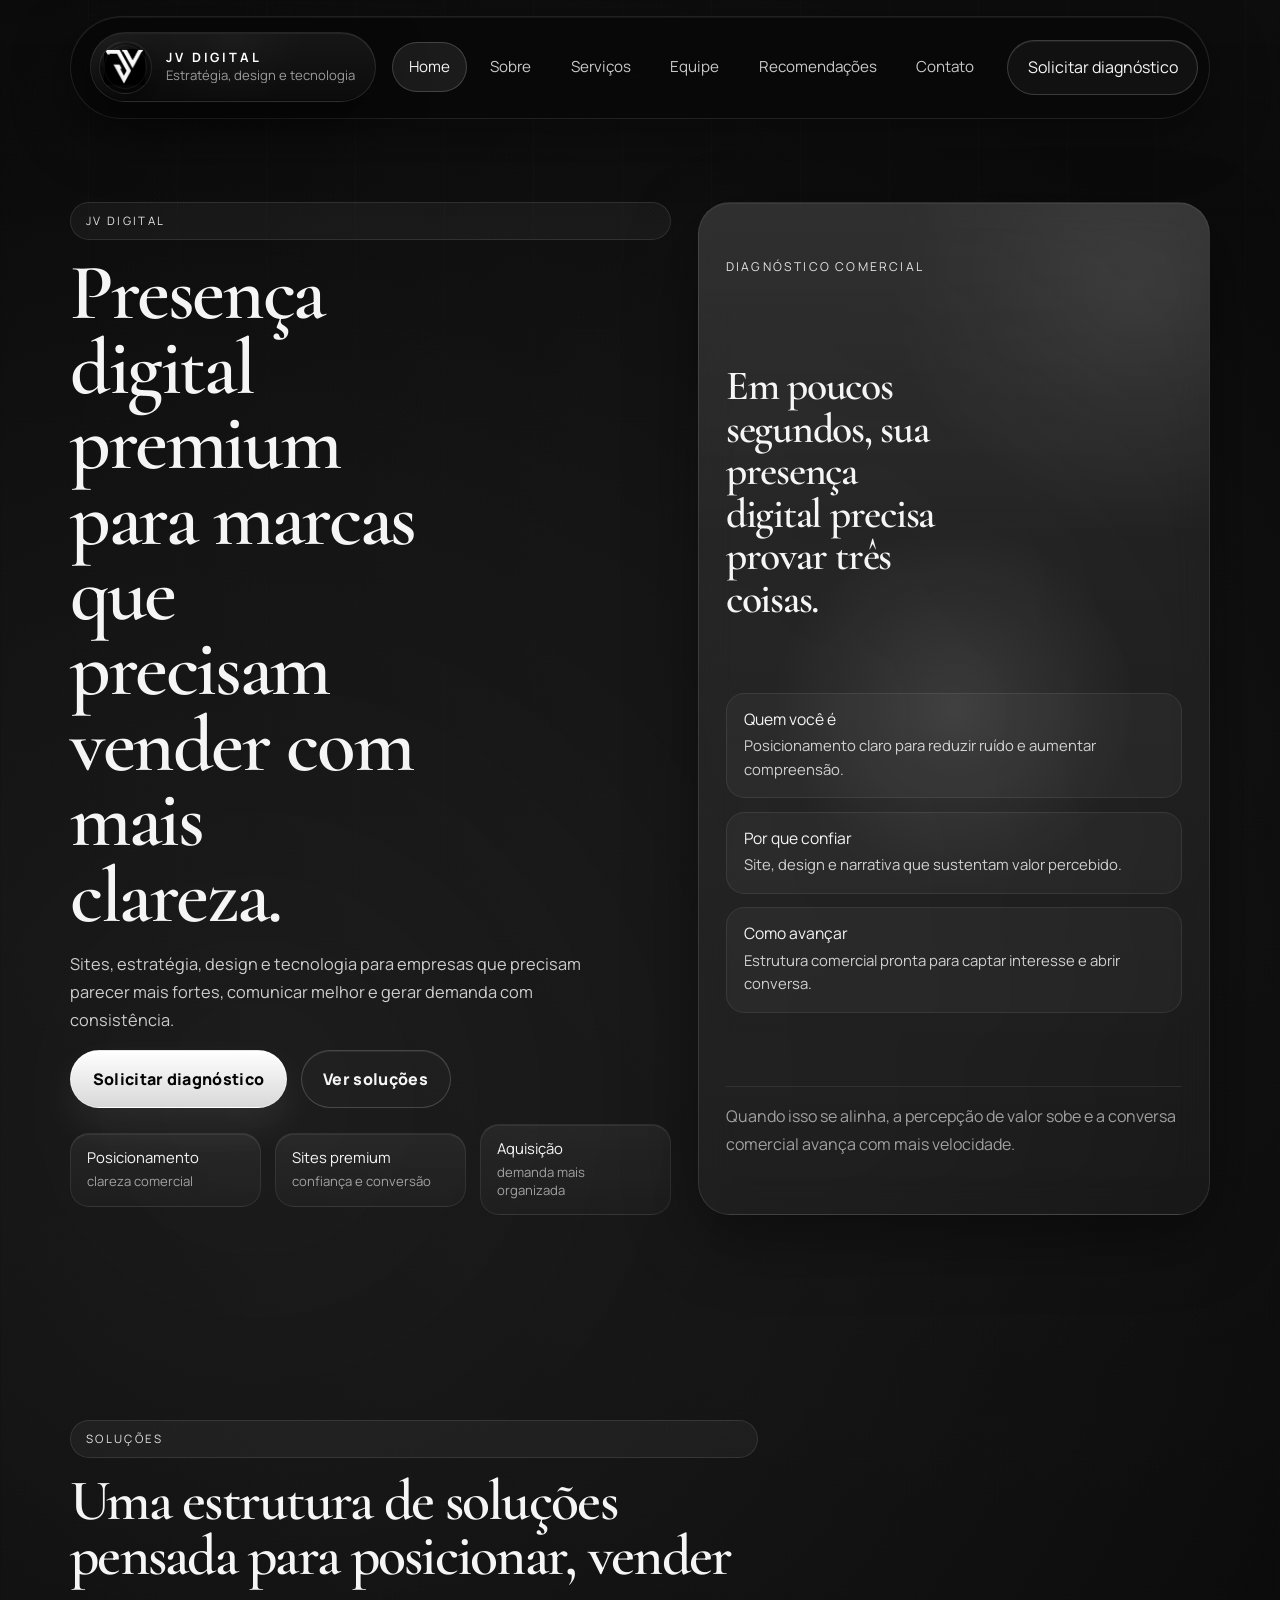
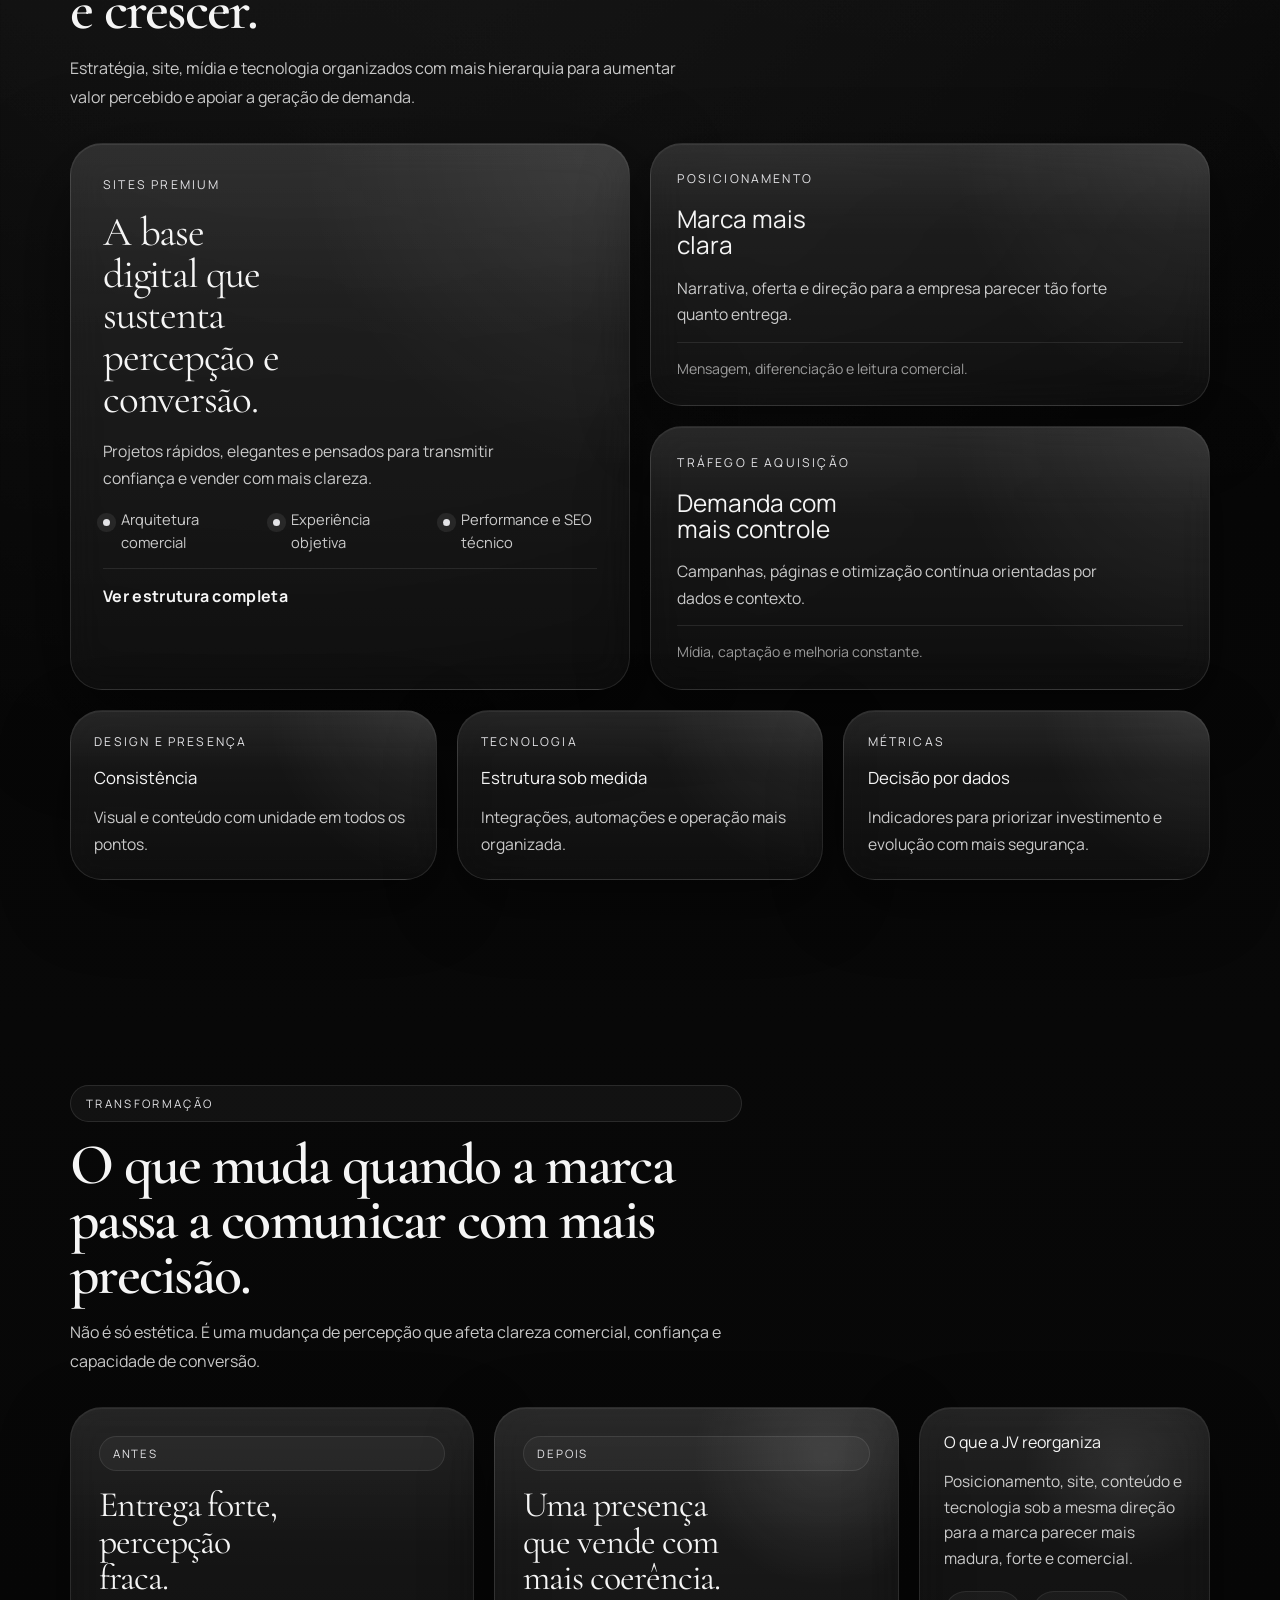
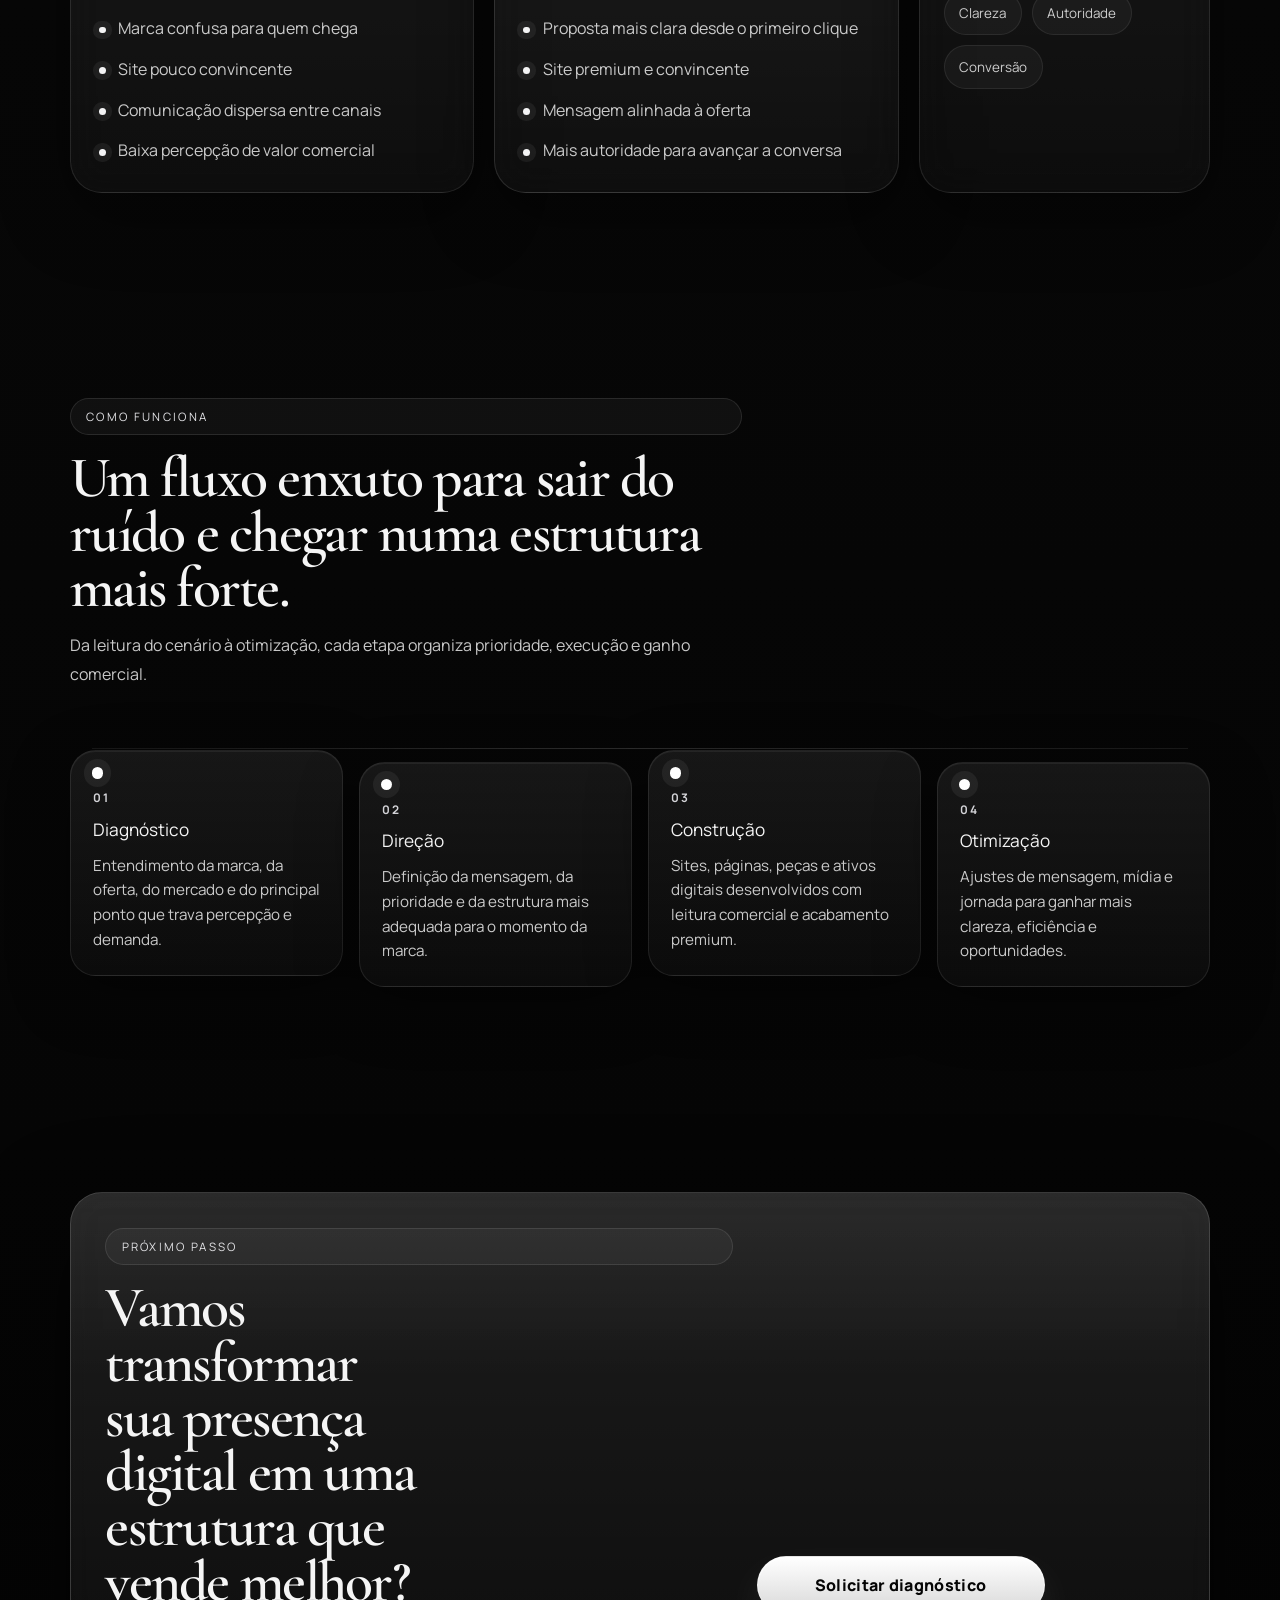
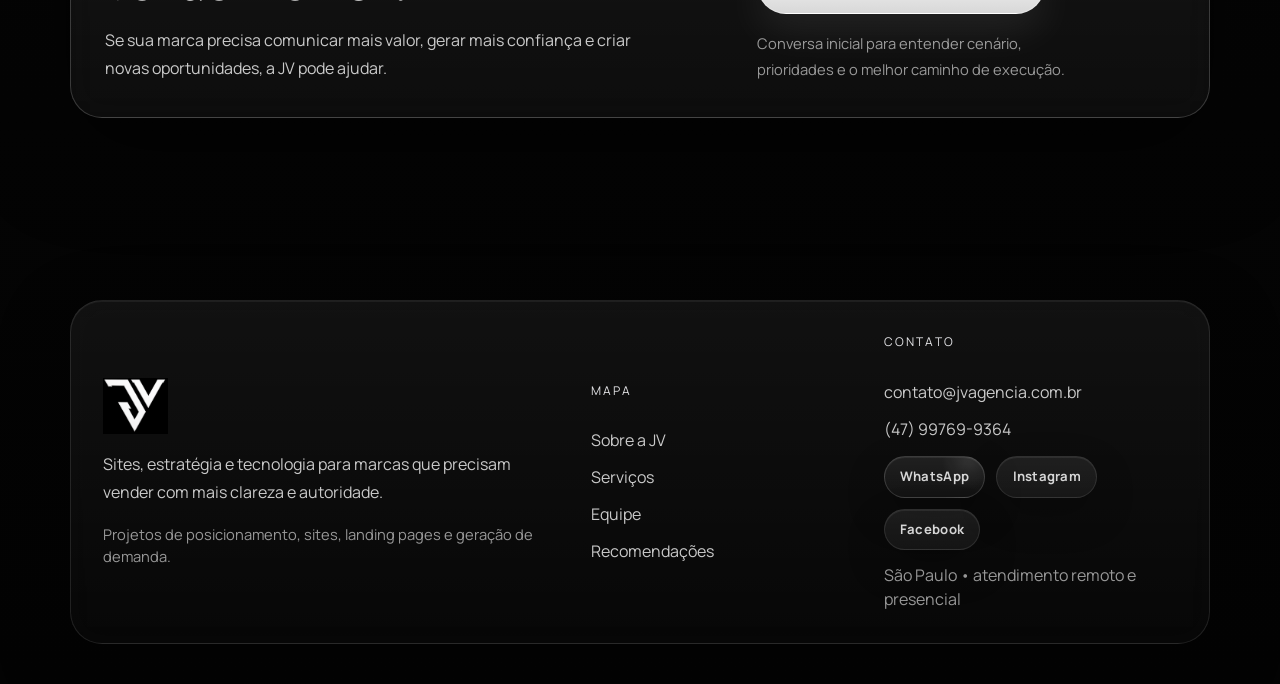
==== deploy-hostgator/index.html @ 46ea00fc "Prepare HostGator deployment package" ====
<!DOCTYPE html>
<html lang="pt-BR">
<head>
    <meta charset="UTF-8">
    <meta name="viewport" content="width=device-width, initial-scale=1.0">
    <title>JV Digital | Presen&ccedil;a digital premium para vender com clareza</title>
    <meta name="description" content="A JV Digital cria sites, estrat&eacute;gia, design e tecnologia para empresas que precisam comunicar mais valor, vender com mais clareza e gerar demanda com consist&ecirc;ncia.">
    <meta name="theme-color" content="#090806">
    <link rel="icon" href="./assets/img/favicon.svg" type="image/svg+xml">
    <link rel="preconnect" href="https://fonts.googleapis.com">
    <link rel="preconnect" href="https://fonts.gstatic.com" crossorigin>
    <link href="https://fonts.googleapis.com/css2?family=Cormorant+Garamond:wght@500;600;700&family=Manrope:wght@400;500;600;700;800&display=swap" rel="stylesheet">
    <link rel="preload" href="./assets/img/logo-jv-preloader.svg" as="image" type="image/svg+xml">
    <style>html,body{background:#000;}</style>
    <link rel="stylesheet" href="./assets/css/reset.css">
    <link rel="stylesheet" href="./assets/css/variables.css">
    <link rel="stylesheet" href="./assets/css/global.css">
    <link rel="stylesheet" href="./assets/css/animations.css">
    <link rel="stylesheet" href="./assets/css/components.css">
    <link rel="stylesheet" href="./assets/css/pages.css">
</head>
<body class="page-home">
    <div id="jv-preloader" class="jv-preloader" aria-label="Carregando JV Digital">
        <div class="jv-preloader__scene">
            <div class="jv-preloader__aura" aria-hidden="true"></div>
            <img
                src="./assets/img/logo-jv-preloader.svg"
                alt="Logo JV Digital"
                class="jv-preloader__logo"
                fetchpriority="high"
                decoding="async"
            >
            <span class="jv-preloader__line" aria-hidden="true"></span>
        </div>
    </div>

    <header class="site-header">
        <div class="container">
            <div class="header-inner">
                <a class="brand-badge" href="./index.html" aria-label="JV Digital - p&aacute;gina inicial">
                    <span class="brand-badge__media">
                        <img src="./assets/img/logo1.png" alt="JV Digital" class="brand-badge__logo">
                    </span>
                    <span class="brand-badge__content">
                        <strong class="brand-badge__title">JV Digital</strong>
                        <small class="brand-badge__subtitle">Estrat&eacute;gia, design e tecnologia</small>
                    </span>
                </a>
                <button class="menu-toggle" id="menuToggle" aria-label="Abrir menu principal" aria-controls="mainNav" aria-expanded="false">
                    <span></span>
                    <span></span>
                    <span></span>
                </button>
                <nav class="main-nav" id="mainNav" aria-label="Principal">
                    <a href="index.html" aria-current="page">Home</a>
                    <a href="sobre.html">Sobre</a>
                    <a href="servicos.html">Servi&ccedil;os</a>
                    <a href="equipe.html">Equipe</a>
                    <a href="carta-recomendacao.html">Recomenda&ccedil;&otilde;es</a>
                    <a href="contato.html">Contato</a>
                </nav>
                <a href="https://wa.me/5547997699364?text=Ol%C3%A1%2C%20JV%20Digital%21%20Gostaria%20de%20solicitar%20um%20diagn%C3%B3stico%20para%20minha%20marca." class="header-cta" target="_blank" rel="noopener noreferrer" aria-label="Chamar a JV Digital no WhatsApp para solicitar diagn&oacute;stico">Solicitar diagn&oacute;stico</a>
            </div>
        </div>
    </header>

    <main>
        <section class="page-hero">
            <div class="container hero-grid">
                <div class="hero-copy" data-reveal>
                    <span class="section-tag">JV Digital</span>
                    <h1>Presen&ccedil;a digital premium para marcas que precisam vender com mais clareza.</h1>
                    <p class="lead">Sites, estrat&eacute;gia, design e tecnologia para empresas que precisam parecer mais fortes, comunicar melhor e gerar demanda com consist&ecirc;ncia.</p>
                    <div class="hero-actions">
                        <a href="https://wa.me/5547997699364?text=Ol%C3%A1%2C%20JV%20Digital%21%20Gostaria%20de%20solicitar%20um%20diagn%C3%B3stico%20para%20minha%20marca." class="btn btn-primary" target="_blank" rel="noopener noreferrer" aria-label="Chamar a JV Digital no WhatsApp para solicitar diagn&oacute;stico">Solicitar diagn&oacute;stico</a>
                        <a href="servicos.html" class="btn btn-secondary">Ver solu&ccedil;&otilde;es</a>
                    </div>
                    <div class="hero-strip" aria-label="Frentes principais da JV Digital">
                        <article class="hero-strip__item">
                            <strong>Posicionamento</strong>
                            <span>clareza comercial</span>
                        </article>
                        <article class="hero-strip__item">
                            <strong>Sites premium</strong>
                            <span>confian&ccedil;a e convers&atilde;o</span>
                        </article>
                        <article class="hero-strip__item">
                            <strong>Aquisi&ccedil;&atilde;o</strong>
                            <span>demanda mais organizada</span>
                        </article>
                    </div>
                </div>

                <aside class="spotlight-panel hero-panel hero-panel--diagnostic" data-reveal data-spotlight>
                    <span class="panel-eyebrow">Diagn&oacute;stico comercial</span>
                    <h2>Em poucos segundos, sua presen&ccedil;a digital precisa provar tr&ecirc;s coisas.</h2>
                    <div class="hero-panel__checks">
                        <article class="hero-panel__check">
                            <strong>Quem voc&ecirc; &eacute;</strong>
                            <p>Posicionamento claro para reduzir ru&iacute;do e aumentar compreens&atilde;o.</p>
                        </article>
                        <article class="hero-panel__check">
                            <strong>Por que confiar</strong>
                            <p>Site, design e narrativa que sustentam valor percebido.</p>
                        </article>
                        <article class="hero-panel__check">
                            <strong>Como avan&ccedil;ar</strong>
                            <p>Estrutura comercial pronta para captar interesse e abrir conversa.</p>
                        </article>
                    </div>
                    <p class="panel-note">Quando isso se alinha, a percep&ccedil;&atilde;o de valor sobe e a conversa comercial avan&ccedil;a com mais velocidade.</p>
                </aside>
            </div>
        </section>

        <section class="section section-solutions">
            <div class="container">
                <div class="section-heading" data-reveal>
                    <span class="section-tag">Solu&ccedil;&otilde;es</span>
                    <h2>Uma estrutura de solu&ccedil;&otilde;es pensada para posicionar, vender e crescer.</h2>
                    <p>Estrat&eacute;gia, site, m&iacute;dia e tecnologia organizados com mais hierarquia para aumentar valor percebido e apoiar a gera&ccedil;&atilde;o de demanda.</p>
                </div>
                <div class="solutions-editorial">
                    <article class="feature-card feature-card--primary" data-reveal data-spotlight>
                        <span class="feature-kicker">Sites premium</span>
                        <h3>A base digital que sustenta percep&ccedil;&atilde;o e convers&atilde;o.</h3>
                        <p>Projetos r&aacute;pidos, elegantes e pensados para transmitir confian&ccedil;a e vender com mais clareza.</p>
                        <ul class="feature-list feature-list--compact">
                            <li>Arquitetura comercial</li>
                            <li>Experi&ecirc;ncia objetiva</li>
                            <li>Performance e SEO t&eacute;cnico</li>
                        </ul>
                        <a href="servicos.html" class="feature-card__cta">Ver estrutura completa</a>
                    </article>
                    <article class="feature-card feature-card--medium feature-card--positioning" data-reveal data-spotlight>
                        <span class="feature-kicker">Posicionamento</span>
                        <h3>Marca mais clara</h3>
                        <p>Narrativa, oferta e dire&ccedil;&atilde;o para a empresa parecer t&atilde;o forte quanto entrega.</p>
                        <span class="feature-card__note">Mensagem, diferencia&ccedil;&atilde;o e leitura comercial.</span>
                    </article>
                    <article class="feature-card feature-card--medium feature-card--traffic" data-reveal data-spotlight>
                        <span class="feature-kicker">Tr&aacute;fego e aquisi&ccedil;&atilde;o</span>
                        <h3>Demanda com mais controle</h3>
                        <p>Campanhas, p&aacute;ginas e otimiza&ccedil;&atilde;o cont&iacute;nua orientadas por dados e contexto.</p>
                        <span class="feature-card__note">M&iacute;dia, capta&ccedil;&atilde;o e melhoria constante.</span>
                    </article>
                    <article class="feature-card feature-card--compact feature-card--design" data-reveal data-spotlight>
                        <span class="feature-kicker">Design e presen&ccedil;a</span>
                        <h3>Consist&ecirc;ncia</h3>
                        <p>Visual e conte&uacute;do com unidade em todos os pontos.</p>
                    </article>
                    <article class="feature-card feature-card--compact feature-card--technology" data-reveal data-spotlight>
                        <span class="feature-kicker">Tecnologia</span>
                        <h3>Estrutura sob medida</h3>
                        <p>Integra&ccedil;&otilde;es, automa&ccedil;&otilde;es e opera&ccedil;&atilde;o mais organizada.</p>
                    </article>
                    <article class="feature-card feature-card--compact feature-card--metrics" data-reveal data-spotlight>
                        <span class="feature-kicker">M&eacute;tricas</span>
                        <h3>Decis&atilde;o por dados</h3>
                        <p>Indicadores para priorizar investimento e evolu&ccedil;&atilde;o com mais seguran&ccedil;a.</p>
                    </article>
                </div>
            </div>
        </section>

        <section class="section section-shift">
            <div class="container">
                <div class="section-heading section-heading--shift" data-reveal>
                    <span class="section-tag">Transforma&ccedil;&atilde;o</span>
                    <h2>O que muda quando a marca passa a comunicar com mais precis&atilde;o.</h2>
                    <p>N&atilde;o &eacute; s&oacute; est&eacute;tica. &Eacute; uma mudan&ccedil;a de percep&ccedil;&atilde;o que afeta clareza comercial, confian&ccedil;a e capacidade de convers&atilde;o.</p>
                </div>
                <div class="shift-grid">
                    <article class="shift-card shift-card--before" data-reveal>
                        <span class="shift-card__label">Antes</span>
                        <h3>Entrega forte, percep&ccedil;&atilde;o fraca.</h3>
                        <ul class="shift-list">
                            <li>Marca confusa para quem chega</li>
                            <li>Site pouco convincente</li>
                            <li>Comunica&ccedil;&atilde;o dispersa entre canais</li>
                            <li>Baixa percep&ccedil;&atilde;o de valor comercial</li>
                        </ul>
                    </article>
                    <article class="shift-card shift-card--after" data-reveal data-spotlight>
                        <span class="shift-card__label">Depois</span>
                        <h3>Uma presen&ccedil;a que vende com mais coer&ecirc;ncia.</h3>
                        <ul class="shift-list">
                            <li>Proposta mais clara desde o primeiro clique</li>
                            <li>Site premium e convincente</li>
                            <li>Mensagem alinhada &agrave; oferta</li>
                            <li>Mais autoridade para avan&ccedil;ar a conversa</li>
                        </ul>
                    </article>
                    <aside class="shift-aside" data-reveal>
                        <strong>O que a JV reorganiza</strong>
                        <p>Posicionamento, site, conte&uacute;do e tecnologia sob a mesma dire&ccedil;&atilde;o para a marca parecer mais madura, forte e comercial.</p>
                        <div class="shift-aside__chips">
                            <span>Clareza</span>
                            <span>Autoridade</span>
                            <span>Convers&atilde;o</span>
                        </div>
                    </aside>
                </div>
            </div>
        </section>

        <section class="section section-process">
            <div class="container">
                <div class="section-heading section-heading--process" data-reveal>
                    <span class="section-tag">Como funciona</span>
                    <h2>Um fluxo enxuto para sair do ru&iacute;do e chegar numa estrutura mais forte.</h2>
                    <p>Da leitura do cen&aacute;rio &agrave; otimiza&ccedil;&atilde;o, cada etapa organiza prioridade, execu&ccedil;&atilde;o e ganho comercial.</p>
                </div>
                <div class="timeline-flow" data-reveal>
                    <article class="timeline-step">
                        <span class="timeline-step__index">01</span>
                        <h3>Diagn&oacute;stico</h3>
                        <p>Entendimento da marca, da oferta, do mercado e do principal ponto que trava percep&ccedil;&atilde;o e demanda.</p>
                    </article>
                    <article class="timeline-step">
                        <span class="timeline-step__index">02</span>
                        <h3>Dire&ccedil;&atilde;o</h3>
                        <p>Defini&ccedil;&atilde;o da mensagem, da prioridade e da estrutura mais adequada para o momento da marca.</p>
                    </article>
                    <article class="timeline-step">
                        <span class="timeline-step__index">03</span>
                        <h3>Constru&ccedil;&atilde;o</h3>
                        <p>Sites, p&aacute;ginas, pe&ccedil;as e ativos digitais desenvolvidos com leitura comercial e acabamento premium.</p>
                    </article>
                    <article class="timeline-step">
                        <span class="timeline-step__index">04</span>
                        <h3>Otimiza&ccedil;&atilde;o</h3>
                        <p>Ajustes de mensagem, m&iacute;dia e jornada para ganhar mais clareza, efici&ecirc;ncia e oportunidades.</p>
                    </article>
                </div>
            </div>
        </section>

        <section class="section section-cta-home">
            <div class="container">
                <div class="cta-panel cta-panel--home" data-reveal data-spotlight>
                    <div class="cta-panel__content">
                        <span class="section-tag">Pr&oacute;ximo passo</span>
                        <h2>Vamos transformar sua presen&ccedil;a digital em uma estrutura que vende melhor?</h2>
                        <p>Se sua marca precisa comunicar mais valor, gerar mais confian&ccedil;a e criar novas oportunidades, a JV pode ajudar.</p>
                    </div>
                    <div class="cta-panel__conversion">
                        <a href="https://wa.me/5547997699364?text=Ol%C3%A1%2C%20JV%20Digital%21%20Gostaria%20de%20solicitar%20um%20diagn%C3%B3stico%20para%20minha%20marca." class="btn btn-primary" target="_blank" rel="noopener noreferrer" aria-label="Chamar a JV Digital no WhatsApp para solicitar diagn&oacute;stico">Solicitar diagn&oacute;stico</a>
                        <p class="small-note">Conversa inicial para entender cen&aacute;rio, prioridades e o melhor caminho de execu&ccedil;&atilde;o.</p>
                    </div>
                </div>
            </div>
        </section>
    </main>

    <footer class="site-footer">
        <div class="container">
            <div class="footer-grid" data-reveal>
                <div class="footer-brand">
                    <img src="./assets/img/logo1.png" alt="JV Digital" class="footer-logo">
                    <p>Sites, estrat&eacute;gia e tecnologia para marcas que precisam vender com mais clareza e autoridade.</p>
                    <span class="footer-note">Projetos de posicionamento, sites, landing pages e gera&ccedil;&atilde;o de demanda.</span>
                </div>
                <div class="footer-column">
                    <span class="footer-title">Mapa</span>
                    <a href="sobre.html">Sobre a JV</a>
                    <a href="servicos.html">Servi&ccedil;os</a>
                    <a href="equipe.html">Equipe</a>
                    <a href="carta-recomendacao.html">Recomenda&ccedil;&otilde;es</a>
                </div>
                <div class="footer-column">
                    <span class="footer-title">Contato</span>
                    <a href="mailto:contato@jvagencia.com.br">contato@jvagencia.com.br</a>
                    <a href="https://wa.me/5547997699364?text=Ol%C3%A1%2C%20JV%20Digital%21%20Gostaria%20de%20solicitar%20um%20diagn%C3%B3stico%20para%20minha%20marca." target="_blank" rel="noopener noreferrer" aria-label="Chamar a JV Digital no WhatsApp pelo n&uacute;mero 47 99769-9364">(47) 99769-9364</a>
                    <div class="social-links social-links--footer" aria-label="Redes sociais da JV Digital">
                        <a class="social-link social-link--primary" href="https://wa.me/5547997699364?text=Ol%C3%A1%2C%20JV%20Digital%21%20Gostaria%20de%20solicitar%20um%20diagn%C3%B3stico%20para%20minha%20marca." target="_blank" rel="noopener noreferrer" aria-label="Chamar a JV Digital no WhatsApp">WhatsApp</a>
                        <a class="social-link" href="https://www.instagram.com/agenciajv.com.br/" target="_blank" rel="noopener noreferrer" aria-label="Abrir Instagram da JV Digital">Instagram</a>
                        <a class="social-link" href="https://www.facebook.com/profile.php?id=61589395239649" target="_blank" rel="noopener noreferrer" aria-label="Abrir Facebook da JV Digital">Facebook</a>
                    </div>
                    <span class="footer-meta">S&atilde;o Paulo &bull; atendimento remoto e presencial</span>
                </div>
            </div>
        </div>
    </footer>

    <script src="./assets/js/main.js"></script>
    <script src="./assets/js/menu.js"></script>
    <script src="./assets/js/animations.js"></script>
    <script src="./assets/js/scroll-effects.js"></script>
</body>
</html>
---- deploy-hostgator/assets/css/variables.css ----
/* Variables */
:root {
    color-scheme: dark;
    --font-body: "Manrope", "Segoe UI", sans-serif;
    --font-display: "Cormorant Garamond", Georgia, serif;
    --color-bg: #030303;
    --color-bg-soft: #080808;
    --color-bg-elevated: #101010;
    --color-surface: rgba(255, 255, 255, 0.045);
    --color-surface-strong: rgba(255, 255, 255, 0.075);
    --color-white: #ffffff;
    --color-text: #f5f5f5;
    --color-text-soft: rgba(255, 255, 255, 0.78);
    --color-muted: rgba(255, 255, 255, 0.58);
    --color-gray-100: #f4f4f5;
    --color-gray-200: #e4e4e7;
    --color-gray-300: #d4d4d8;
    --color-gray-400: #a1a1aa;
    --color-gray-500: #71717a;
    --color-gray-700: #3f3f46;
    --color-gray-800: #27272a;
    --color-gray-900: #18181b;
    --color-border: rgba(255, 255, 255, 0.10);
    --color-border-strong: rgba(255, 255, 255, 0.18);
    --color-primary: #ffffff;
    --color-primary-soft: rgba(255, 255, 255, 0.12);
    --color-accent: #d9d9d9;
    --bg: var(--color-bg);
    --bg-deep: var(--color-bg-soft);
    --bg-panel: rgba(255, 255, 255, 0.045);
    --bg-panel-strong: rgba(255, 255, 255, 0.075);
    --bg-soft: rgba(255, 255, 255, 0.035);
    --surface: var(--color-surface);
    --surface-strong: var(--color-surface-strong);
    --border: var(--color-border);
    --border-strong: var(--color-border-strong);
    --text: var(--color-text);
    --text-soft: var(--color-text-soft);
    --muted: var(--color-muted);
    --accent: var(--color-accent);
    --accent-strong: var(--color-primary);
    --accent-deep: var(--color-gray-500);
    --accent-rgb: 217, 217, 217;
    --panel-gradient: linear-gradient(180deg, rgba(255, 255, 255, 0.075), rgba(255, 255, 255, 0.03));
    --panel-gradient-soft: linear-gradient(180deg, rgba(255, 255, 255, 0.058), rgba(255, 255, 255, 0.02));
    --panel-gradient-strong: linear-gradient(180deg, rgba(255, 255, 255, 0.1), rgba(255, 255, 255, 0.04));
    --shadow-soft: 0 18px 60px rgba(0, 0, 0, 0.38);
    --shadow-premium: 0 30px 90px rgba(0, 0, 0, 0.55);
    --shadow-inset: inset 0 1px 0 rgba(255, 255, 255, 0.06);
    --shadow: var(--shadow-premium);
    --radius-lg: 32px;
    --radius-md: 24px;
    --radius-sm: 18px;
    --radius-xs: 12px;
    --max-width: 1180px;
    --section-gap: clamp(4rem, 8vw, 7rem);
    --transition: 260ms cubic-bezier(0.2, 0.8, 0.2, 1);
}

@media (prefers-reduced-motion: reduce) {
    :root {
        scroll-behavior: auto;
        --transition: 120ms ease;
    }
}
---- deploy-hostgator/assets/css/global.css ----
/* Global styles */
html,
body {
    width: 100%;
    max-width: 100%;
    overflow-x: hidden;
    background-color: var(--color-bg);
}

body {
    overflow-x: hidden;
    overscroll-behavior-x: none;
    font-family: var(--font-body);
    color: var(--text);
    background:
        radial-gradient(circle at 20% 20%, rgba(255, 255, 255, 0.08), transparent 28%),
        radial-gradient(circle at 80% 10%, rgba(255, 255, 255, 0.045), transparent 32%),
        linear-gradient(180deg, var(--color-bg) 0%, var(--color-bg-soft) 48%, var(--color-bg) 100%);
}

body::before {
    content: "";
    position: fixed;
    inset: 0;
    pointer-events: none;
    background:
        linear-gradient(180deg, rgba(255, 255, 255, 0.04), transparent 32%),
        repeating-linear-gradient(
            90deg,
            transparent 0,
            transparent 88px,
            rgba(255, 255, 255, 0.022) 88px,
            rgba(255, 255, 255, 0.022) 89px
        );
    opacity: 0.48;
}

body.menu-open {
    overflow: hidden;
    overscroll-behavior: none;
    touch-action: pan-y;
}

body.is-loading {
    overflow: hidden;
    overscroll-behavior: none;
    touch-action: none;
}

body.site-loaded {
    overflow-x: hidden;
}

main {
    position: relative;
    padding-bottom: 5rem;
}

a,
button {
    transition:
        color var(--transition),
        background-color var(--transition),
        border-color var(--transition),
        transform var(--transition),
        box-shadow var(--transition),
        opacity var(--transition);
}

:focus-visible {
    outline: 2px solid rgba(255, 255, 255, 0.72);
    outline-offset: 4px;
}

p {
    max-width: 46rem;
    color: var(--text-soft);
    font-size: 1rem;
    line-height: 1.78;
}

h1,
h2,
h3,
h4 {
    color: var(--text);
}

.container {
    width: min(100%, var(--max-width));
    margin: 0 auto;
    padding: 0 1.25rem;
}

.site-header {
    position: sticky;
    top: 0;
    z-index: 40;
    padding: 1rem 0 0;
}

.header-inner {
    display: flex;
    align-items: center;
    gap: 1rem;
    padding: 0.95rem 1.2rem;
    border: 1px solid var(--border);
    border-radius: 999px;
    background: rgba(7, 7, 8, 0.72);
    backdrop-filter: blur(18px);
    box-shadow: var(--shadow-soft), var(--shadow-inset);
}

.site-header.scrolled .header-inner {
    background: rgba(6, 6, 7, 0.9);
    border-color: var(--border-strong);
}

.brand-badge {
    position: relative;
    display: inline-flex;
    align-items: center;
    gap: 0.9rem;
    min-width: 0;
    min-height: 4.1rem;
    padding: 0.48rem 1.15rem 0.48rem 0.5rem;
    border: 1px solid var(--border);
    border-radius: 999px;
    background: var(--panel-gradient-soft);
    box-shadow:
        0 18px 55px rgba(0, 0, 0, 0.45),
        var(--shadow-inset),
        inset 0 -1px 0 rgba(0, 0, 0, 0.32);
    text-decoration: none;
    overflow: hidden;
    isolation: isolate;
    flex-shrink: 0;
    transition:
        transform var(--transition),
        border-color var(--transition),
        box-shadow var(--transition),
        background-position var(--transition);
}

.brand-badge::before {
    content: "";
    position: absolute;
    inset: 1px;
    border-radius: inherit;
    background:
        linear-gradient(135deg, rgba(255, 255, 255, 0.08), transparent 34%),
        radial-gradient(circle at top, rgba(255, 255, 255, 0.06), transparent 56%);
    opacity: 0.55;
    pointer-events: none;
}

.brand-badge:hover,
.brand-badge:focus-visible {
    transform: translateY(-1px);
    border-color: var(--border-strong);
    box-shadow:
        0 22px 60px rgba(0, 0, 0, 0.5),
        inset 0 1px 0 rgba(255, 255, 255, 0.08),
        inset 0 -1px 0 rgba(0, 0, 0, 0.34);
}

.brand-badge__media {
    position: relative;
    z-index: 1;
    display: grid;
    place-items: center;
    width: clamp(2.8rem, 4.5vw, 3.3rem);
    height: clamp(2.8rem, 4.5vw, 3.3rem);
    border: 1px solid var(--border);
    border-radius: 50%;
    background:
        radial-gradient(circle at 32% 28%, rgba(255, 255, 255, 0.08), transparent 38%),
        linear-gradient(180deg, rgba(17, 17, 18, 0.98), rgba(6, 6, 7, 0.98));
    box-shadow:
        0 14px 32px rgba(0, 0, 0, 0.42),
        inset 0 1px 0 rgba(255, 255, 255, 0.05);
    overflow: hidden;
    flex-shrink: 0;
}

.brand-badge__media::after {
    content: "";
    position: absolute;
    inset: 0.22rem;
    border: 1px solid rgba(255, 255, 255, 0.06);
    border-radius: 50%;
    pointer-events: none;
}

.brand-badge__logo {
    display: block;
    width: 82%;
    height: 82%;
    object-fit: contain;
    transform: translateX(-1px);
    filter: drop-shadow(0 6px 14px rgba(0, 0, 0, 0.22));
}

.brand-badge__content {
    position: relative;
    z-index: 1;
    display: grid;
    gap: 0.28rem;
    min-width: 0;
    padding-right: 0.1rem;
}

.brand-badge__title {
    color: var(--color-white);
    font-size: 0.8rem;
    font-weight: 700;
    letter-spacing: 0.22em;
    line-height: 1;
    text-transform: uppercase;
    white-space: nowrap;
}

.brand-badge__subtitle {
    display: block;
    max-width: min(16rem, 40vw);
    color: var(--muted);
    font-size: 0.82rem;
    line-height: 1.15;
    white-space: nowrap;
    overflow: hidden;
    text-overflow: ellipsis;
}

.main-nav {
    display: flex;
    align-items: center;
    gap: 0.35rem;
    margin-left: auto;
}

.main-nav a {
    padding: 0.78rem 1rem;
    border: 1px solid transparent;
    border-radius: 999px;
    color: var(--text-soft);
    font-size: 0.95rem;
}

.main-nav a:hover,
.main-nav a:focus-visible {
    color: var(--text);
    background: var(--surface);
}

.main-nav a[aria-current="page"] {
    border-color: var(--border-strong);
    background: rgba(255, 255, 255, 0.08);
    color: var(--text);
}

.header-cta {
    display: inline-flex;
    align-items: center;
    justify-content: center;
    padding: 0.9rem 1.2rem;
    border: 1px solid var(--border-strong);
    border-radius: 999px;
    color: var(--text);
    background: rgba(255, 255, 255, 0.04);
    box-shadow: var(--shadow-inset);
    white-space: nowrap;
}

.header-cta:hover,
.header-cta:focus-visible {
    border-color: rgba(255, 255, 255, 0.28);
    background: rgba(255, 255, 255, 0.08);
    transform: translateY(-1px);
}

.menu-toggle {
    display: none;
    width: 46px;
    height: 46px;
    align-items: center;
    justify-content: center;
    border: 1px solid var(--border);
    border-radius: 50%;
    background: rgba(255, 255, 255, 0.04);
    flex-shrink: 0;
}

.menu-toggle span {
    position: absolute;
    width: 20px;
    height: 2px;
    border-radius: 999px;
    background: var(--text);
    transform-origin: center;
    transition: transform var(--transition), opacity var(--transition);
}

.menu-toggle span:nth-child(1) {
    transform: translateY(-6px);
}

.menu-toggle span:nth-child(3) {
    transform: translateY(6px);
}

.menu-toggle.open span:nth-child(1) {
    transform: rotate(45deg);
}

.menu-toggle.open span:nth-child(2) {
    opacity: 0;
}

.menu-toggle.open span:nth-child(3) {
    transform: rotate(-45deg);
}

.jv-preloader {
    position: fixed;
    inset: 0;
    z-index: 99999;
    display: grid;
    place-items: center;
    width: 100vw;
    min-height: 100vh;
    height: 100dvh;
    padding:
        max(1.25rem, env(safe-area-inset-top))
        max(1.25rem, env(safe-area-inset-right))
        max(1.25rem, env(safe-area-inset-bottom))
        max(1.25rem, env(safe-area-inset-left));
    background:
        radial-gradient(circle at 50% 44%, rgba(255, 255, 255, 0.08), transparent 18%),
        radial-gradient(circle at center, rgba(255, 255, 255, 0.035), transparent 42%),
        linear-gradient(180deg, rgba(255, 255, 255, 0.03), transparent 22%),
        #000;
    overflow: clip;
    isolation: isolate;
    pointer-events: auto;
    user-select: none;
    transition:
        opacity 0.9s cubic-bezier(0.16, 1, 0.3, 1),
        visibility 0.9s steps(1, end);
}

.jv-preloader::before {
    content: "";
    position: absolute;
    inset: 0;
    background:
        radial-gradient(circle at center, rgba(255, 255, 255, 0.028), transparent 52%),
        linear-gradient(180deg, transparent 0%, rgba(0, 0, 0, 0.14) 100%);
    opacity: 0.8;
    pointer-events: none;
}

.jv-preloader__scene {
    position: relative;
    z-index: 1;
    display: grid;
    place-items: center;
    width: min(100%, 29rem);
    min-height: clamp(15rem, 34vw, 22rem);
    padding: clamp(1.4rem, 4vw, 2.4rem);
    transform: translate3d(0, 0, 0);
    transition:
        transform 0.9s cubic-bezier(0.16, 1, 0.3, 1),
        opacity 0.9s cubic-bezier(0.16, 1, 0.3, 1),
        filter 0.9s cubic-bezier(0.16, 1, 0.3, 1);
}

.jv-preloader__scene::after {
    content: "";
    position: absolute;
    top: 50%;
    left: 50%;
    width: clamp(4rem, 10vw, 6.75rem);
    height: 175%;
    background: linear-gradient(90deg, transparent 0%, rgba(255, 255, 255, 0.12) 50%, transparent 100%);
    transform: translate3d(-230%, -50%, 0) skewX(-17deg);
    filter: blur(12px);
    opacity: 0;
    mix-blend-mode: screen;
    pointer-events: none;
}

.jv-preloader__aura {
    position: absolute;
    top: 50%;
    left: 50%;
    width: clamp(16rem, 42vw, 31rem);
    aspect-ratio: 1;
    border-radius: 50%;
    transform: translate(-50%, -50%);
    background:
        radial-gradient(circle, rgba(255, 255, 255, 0.16) 0%, rgba(255, 255, 255, 0.075) 26%, rgba(255, 255, 255, 0.016) 58%, transparent 76%);
    filter: blur(26px);
    opacity: 0.78;
    transition:
        opacity 0.9s cubic-bezier(0.16, 1, 0.3, 1),
        transform 0.9s cubic-bezier(0.16, 1, 0.3, 1),
        filter 0.9s cubic-bezier(0.16, 1, 0.3, 1);
}

.jv-preloader__logo {
    position: relative;
    z-index: 2;
    width: clamp(132px, 32vw, 286px);
    height: auto;
    display: block;
    filter:
        drop-shadow(0 28px 55px rgba(0, 0, 0, 0.5))
        drop-shadow(0 0 26px rgba(255, 255, 255, 0.08));
    transform: translateZ(0);
    transition:
        opacity 0.9s cubic-bezier(0.16, 1, 0.3, 1),
        transform 0.9s cubic-bezier(0.16, 1, 0.3, 1),
        filter 0.9s cubic-bezier(0.16, 1, 0.3, 1);
}

.jv-preloader__line {
    position: absolute;
    left: 50%;
    bottom: clamp(0.8rem, 4vw, 1.5rem);
    z-index: 1;
    width: clamp(112px, 18vw, 168px);
    height: 1px;
    border-radius: 999px;
    transform: translateX(-50%);
    background: linear-gradient(90deg, transparent 0%, rgba(255, 255, 255, 0.72) 50%, transparent 100%);
    box-shadow: 0 0 18px rgba(255, 255, 255, 0.12);
    opacity: 0.56;
    transition:
        opacity 0.9s cubic-bezier(0.16, 1, 0.3, 1),
        transform 0.9s cubic-bezier(0.16, 1, 0.3, 1);
}

.jv-preloader--exit,
body.site-loaded .jv-preloader {
    opacity: 0;
    visibility: hidden;
    pointer-events: none;
}

.jv-preloader--exit .jv-preloader__scene,
body.site-loaded .jv-preloader__scene {
    opacity: 0;
    transform: translate3d(0, -0.9rem, 0) scale(0.985);
    filter: blur(5px);
}

.jv-preloader--exit .jv-preloader__aura,
body.site-loaded .jv-preloader__aura {
    opacity: 0;
    transform: translate(-50%, -50%) scale(1.08);
    filter: blur(34px);
}

.jv-preloader--exit .jv-preloader__logo,
body.site-loaded .jv-preloader__logo {
    opacity: 0;
    transform: scale(0.982);
    filter:
        drop-shadow(0 18px 42px rgba(0, 0, 0, 0.36))
        drop-shadow(0 0 20px rgba(255, 255, 255, 0.04));
}

.jv-preloader--exit .jv-preloader__line,
body.site-loaded .jv-preloader__line {
    opacity: 0;
    transform: translateX(-50%) scaleX(0.45);
}

.site-footer {
    padding: 0 0 2.5rem;
}

.footer-grid {
    display: grid;
    grid-template-columns: 1.4fr 0.8fr 0.9fr;
    gap: 2rem;
    padding: 2rem;
    border: 1px solid var(--border);
    border-radius: var(--radius-lg);
    background: var(--panel-gradient-soft);
    backdrop-filter: blur(18px);
    box-shadow: 0 22px 70px rgba(0, 0, 0, 0.42), var(--shadow-inset);
}

.footer-brand {
    display: grid;
    gap: 1rem;
}

.footer-brand img,
.footer-logo {
    display: block;
    width: auto;
    height: clamp(38px, 4.8vw, 56px);
    object-fit: contain;
}

.footer-title {
    display: inline-flex;
    margin-bottom: 1rem;
    color: var(--color-gray-200);
    font-size: 0.75rem;
    letter-spacing: 0.18em;
    text-transform: uppercase;
}

.footer-column {
    display: grid;
    align-content: start;
    gap: 0.8rem;
    color: var(--text-soft);
}

.footer-column a:hover,
.footer-column a:focus-visible {
    color: var(--text);
}

.footer-meta {
    color: var(--muted);
}

@media (max-width: 1040px) {
    .header-inner {
        border-radius: 28px;
    }

    .footer-grid {
        grid-template-columns: 1fr 1fr;
    }

    .footer-brand {
        grid-column: 1 / -1;
    }
}

@media (max-width: 900px) {
    .menu-toggle {
        position: relative;
        display: inline-flex;
        margin-left: auto;
        z-index: 130;
    }

    .header-cta {
        display: none;
    }

    .main-nav {
        position: fixed;
        inset: 0;
        z-index: 120;
        width: 100%;
        max-width: 100%;
        min-height: 100vh;
        height: 100dvh;
        padding:
            max(5.75rem, calc(env(safe-area-inset-top) + 5rem))
            max(1.5rem, calc(env(safe-area-inset-right) + 1.25rem))
            max(2rem, calc(env(safe-area-inset-bottom) + 1.5rem))
            max(1.5rem, calc(env(safe-area-inset-left) + 1.25rem));
        flex-direction: column;
        justify-content: center;
        align-items: center;
        gap: 0.9rem;
        margin-left: 0;
        border: 0;
        border-radius: 0;
        background:
            radial-gradient(circle at 80% 16%, rgba(255, 255, 255, 0.08), transparent 28%),
            linear-gradient(180deg, rgba(255, 255, 255, 0.04), transparent 20%),
            rgba(4, 4, 5, 0.96);
        backdrop-filter: blur(18px);
        box-shadow: none;
        opacity: 0;
        visibility: hidden;
        pointer-events: none;
        transform: translateY(-10px);
        transition:
            opacity var(--transition),
            visibility var(--transition),
            transform var(--transition);
        overflow-y: auto;
        overflow-x: hidden;
        overscroll-behavior: contain;
        -webkit-overflow-scrolling: touch;
    }

    .main-nav.open,
    body.menu-open .main-nav {
        opacity: 1;
        visibility: visible;
        pointer-events: auto;
        transform: translateY(0);
    }

    .main-nav a {
        display: inline-flex;
        align-items: center;
        justify-content: center;
        width: min(100%, 22rem);
        padding: 1rem 1.2rem;
        font-size: clamp(1.05rem, 4vw, 1.28rem);
        text-align: center;
    }

    body.menu-open .menu-toggle {
        position: fixed;
        top: max(1rem, calc(env(safe-area-inset-top) + 0.75rem));
        right: max(1rem, calc(env(safe-area-inset-right) + 1rem));
        margin-left: 0;
        border-color: var(--border-strong);
        background: rgba(255, 255, 255, 0.08);
        box-shadow: var(--shadow-inset);
    }
}

@media (max-width: 720px) {
    .container {
        padding: 0 1rem;
    }

    .site-header {
        padding-top: 0.8rem;
    }

    .header-inner {
        padding: 0.85rem 0.95rem;
        border-radius: 24px;
    }

    .brand-badge {
        gap: 0.7rem;
        min-height: 3.45rem;
        padding: 0.38rem 0.8rem 0.38rem 0.38rem;
        border-radius: 1.15rem;
    }

    .brand-badge__media {
        width: 2.55rem;
        height: 2.55rem;
        border-radius: 50%;
    }

    .brand-badge__content {
        gap: 0.2rem;
    }

    .brand-badge__title {
        font-size: 0.7rem;
        letter-spacing: 0.18em;
    }

    .brand-badge__subtitle {
        max-width: min(11.75rem, 47vw);
        font-size: 0.72rem;
    }

    .footer-grid {
        grid-template-columns: 1fr;
        padding: 1.6rem;
    }

    .jv-preloader__scene {
        min-height: clamp(13.5rem, 60vw, 18rem);
    }

    .jv-preloader__aura {
        width: clamp(13rem, 74vw, 22rem);
    }
}

@media (prefers-reduced-motion: reduce) {
    .jv-preloader {
        transition: none;
    }

    .jv-preloader__scene,
    .jv-preloader__aura,
    .jv-preloader__logo,
    .jv-preloader__line {
        transition: none;
    }
}
---- deploy-hostgator/assets/css/animations.css ----
/* Motion */
.jv-preloader__scene {
    animation: preloaderSceneIn 1100ms cubic-bezier(0.16, 1, 0.3, 1) both;
}

.jv-preloader__aura {
    animation: preloaderAuraPulse 2800ms ease-in-out 320ms infinite;
}

.jv-preloader__line {
    animation: preloaderLineGlow 2200ms ease-in-out 120ms infinite;
}

.jv-preloader__scene::after {
    animation: preloaderSheenSweep 2600ms cubic-bezier(0.16, 1, 0.3, 1) 520ms infinite;
}

@keyframes preloaderSceneIn {
    0% {
        opacity: 0;
        transform: translateY(18px) scale(0.972);
        filter: blur(10px);
    }

    58% {
        opacity: 1;
        filter: blur(0);
    }

    100% {
        opacity: 1;
        transform: translateY(0) scale(1);
        filter: blur(0);
    }
}

@keyframes preloaderAuraPulse {
    0%,
    100% {
        opacity: 0.52;
        transform: translate(-50%, -50%) scale(0.97);
    }

    50% {
        opacity: 0.84;
        transform: translate(-50%, -50%) scale(1.02);
    }
}

@keyframes preloaderLineGlow {
    0%,
    100% {
        opacity: 0.38;
        transform: translateX(-50%) scaleX(0.82);
    }

    50% {
        opacity: 0.84;
        transform: translateX(-50%) scaleX(1);
    }
}

@keyframes preloaderSheenSweep {
    0% {
        opacity: 0;
        transform: translate3d(-230%, -50%, 0) skewX(-17deg);
    }

    14% {
        opacity: 0.32;
    }

    38% {
        opacity: 0.14;
    }

    68%,
    100% {
        opacity: 0;
        transform: translate3d(185%, -50%, 0) skewX(-17deg);
    }
}

.motion-ready [data-reveal] {
    opacity: 0;
    transform: translateY(28px);
    transition:
        opacity 0.8s ease,
        transform 0.8s ease;
    transition-delay: var(--reveal-delay, 0ms);
}

.motion-ready [data-reveal].is-visible {
    opacity: 1;
    transform: translateY(0);
}

@media (prefers-reduced-motion: reduce) {
    *,
    *::before,
    *::after {
        animation-duration: 0.01ms !important;
        animation-iteration-count: 1 !important;
        transition-duration: 0.01ms !important;
    }

    .jv-preloader__scene::after {
        opacity: 0;
    }
}
---- deploy-hostgator/assets/css/components.css ----
/* Reusable components */
.section {
    position: relative;
    padding: var(--section-gap) 0;
}

.page-hero {
    padding: clamp(2.6rem, 7vw, 5.2rem) 0 var(--section-gap);
}

.hero-grid,
.split-section {
    display: grid;
    grid-template-columns: minmax(0, 1.15fr) minmax(290px, 0.85fr);
    gap: 1.5rem;
    align-items: start;
}

.hero-copy,
.stack-grid,
.section-heading,
.signal-stack,
.contact-actions,
.letter-body {
    display: grid;
    gap: 1rem;
}

.section-tag {
    display: inline-flex;
    align-self: start;
    padding: 0.58rem 0.95rem;
    border: 1px solid var(--border);
    border-radius: 999px;
    background: var(--surface);
    color: var(--color-gray-200);
    font-size: 0.72rem;
    letter-spacing: 0.2em;
    text-transform: uppercase;
}

.page-hero h1,
.section-heading h2,
.story-card h2,
.cta-panel h2,
.spotlight-panel h2,
.letter-card h2 {
    font-family: var(--font-display);
    font-weight: 600;
    line-height: 0.95;
    letter-spacing: -0.03em;
}

.page-hero h1 {
    max-width: 10ch;
    font-size: clamp(2.6rem, 7vw, 5.8rem);
}

.page-hero .lead {
    max-width: 34rem;
    font-size: 1rem;
    line-height: 1.7;
}

.hero-actions {
    display: flex;
    flex-wrap: wrap;
    gap: 0.85rem;
}

.trust-list,
.meta-list {
    display: flex;
    flex-wrap: wrap;
    gap: 0.75rem;
}

.trust-list li,
.meta-list li {
    padding: 0.72rem 0.95rem;
    border: 1px solid var(--border);
    border-radius: 999px;
    background: var(--surface);
    color: var(--text-soft);
    font-size: 0.88rem;
}

.btn {
    display: inline-flex;
    align-items: center;
    justify-content: center;
    gap: 0.65rem;
    padding: 1rem 1.35rem;
    border: 1px solid transparent;
    border-radius: 999px;
    font-weight: 800;
    letter-spacing: 0.02em;
}

.btn:hover,
.btn:focus-visible {
    transform: translateY(-2px);
}

.btn-primary {
    color: #050505;
    background: linear-gradient(180deg, #ffffff, #d8d8d8);
    border-color: rgba(255, 255, 255, 0.32);
    box-shadow:
        0 18px 40px rgba(255, 255, 255, 0.08),
        inset 0 1px 0 rgba(255, 255, 255, 0.82);
}

.btn-primary:hover,
.btn-primary:focus-visible {
    box-shadow:
        0 24px 60px rgba(255, 255, 255, 0.12),
        inset 0 1px 0 rgba(255, 255, 255, 0.9);
}

.btn-secondary {
    color: var(--text);
    border: 1px solid var(--border-strong);
    background: rgba(255, 255, 255, 0.02);
    box-shadow: var(--shadow-inset);
}

.btn-secondary:hover,
.btn-secondary:focus-visible {
    background: rgba(255, 255, 255, 0.06);
}

.social-links {
    display: flex;
    flex-wrap: wrap;
    gap: 0.7rem;
    align-items: center;
}

.social-link {
    display: inline-flex;
    align-items: center;
    justify-content: center;
    min-height: 2.75rem;
    padding: 0.72rem 1rem;
    border: 1px solid rgba(255, 255, 255, 0.1);
    border-radius: 999px;
    background:
        linear-gradient(180deg, rgba(255, 255, 255, 0.055), rgba(255, 255, 255, 0.028)),
        rgba(255, 255, 255, 0.025);
    box-shadow:
        0 16px 38px rgba(0, 0, 0, 0.26),
        inset 0 1px 0 rgba(255, 255, 255, 0.07);
    color: rgba(255, 255, 255, 0.82);
    font-size: 0.86rem;
    font-weight: 700;
    letter-spacing: 0.02em;
    line-height: 1.2;
    text-decoration: none;
    transition:
        transform var(--transition),
        color var(--transition),
        border-color var(--transition),
        background-color var(--transition),
        box-shadow var(--transition);
}

.social-link:hover,
.social-link:focus-visible {
    transform: translateY(-2px);
    color: var(--text);
    border-color: rgba(255, 255, 255, 0.2);
    background:
        linear-gradient(180deg, rgba(255, 255, 255, 0.075), rgba(255, 255, 255, 0.04)),
        rgba(255, 255, 255, 0.045);
    box-shadow:
        0 22px 55px rgba(0, 0, 0, 0.38),
        inset 0 1px 0 rgba(255, 255, 255, 0.08);
}

.social-link--primary {
    border-color: rgba(255, 255, 255, 0.16);
    background:
        radial-gradient(circle at 85% 12%, rgba(255, 255, 255, 0.09), transparent 30%),
        linear-gradient(180deg, rgba(255, 255, 255, 0.082), rgba(255, 255, 255, 0.036));
}

.social-link--primary:hover,
.social-link--primary:focus-visible {
    border-color: rgba(255, 255, 255, 0.24);
    background:
        radial-gradient(circle at 85% 12%, rgba(255, 255, 255, 0.12), transparent 30%),
        linear-gradient(180deg, rgba(255, 255, 255, 0.095), rgba(255, 255, 255, 0.046));
}

.section-heading {
    max-width: 46rem;
    margin-bottom: 2rem;
}

.section-heading h2 {
    font-size: clamp(2.1rem, 4.5vw, 3.8rem);
}

.card-grid {
    display: grid;
    gap: 1.25rem;
}

.card-grid--four {
    grid-template-columns: repeat(4, minmax(0, 1fr));
}

.card-grid--three {
    grid-template-columns: repeat(3, minmax(0, 1fr));
}

.card-grid--two {
    grid-template-columns: repeat(2, minmax(0, 1fr));
}

@media (max-width: 640px) {
    .social-links {
        width: 100%;
        gap: 0.55rem;
    }

    .social-link {
        flex: 1 1 calc(50% - 0.55rem);
        min-width: 0;
        min-height: 2.875rem;
        padding-inline: 0.95rem;
    }
}

.feature-card,
.service-card,
.value-card,
.quote-card,
.phase-card,
.mini-panel,
.option-card,
.contact-card,
.story-card,
.spotlight-panel,
.cta-panel {
    position: relative;
    overflow: hidden;
    padding: 1.6rem;
    border: 1px solid var(--border);
    border-radius: var(--radius-lg);
    background: var(--panel-gradient);
    box-shadow: 0 22px 70px rgba(0, 0, 0, 0.42), var(--shadow-inset);
    backdrop-filter: blur(18px);
    transition:
        transform var(--transition),
        border-color var(--transition),
        box-shadow var(--transition),
        background-color var(--transition);
}

.feature-card::before,
.service-card::before,
.value-card::before,
.quote-card::before,
.phase-card::before,
.mini-panel::before,
.option-card::before,
.contact-card::before,
.story-card::before,
.spotlight-panel::before,
.cta-panel::before {
    content: "";
    position: absolute;
    inset: 0;
    pointer-events: none;
    background: linear-gradient(180deg, rgba(255, 255, 255, 0.055), transparent 34%);
}

.feature-card:hover,
.service-card:hover,
.value-card:hover,
.quote-card:hover,
.phase-card:hover,
.mini-panel:hover,
.option-card:hover,
.contact-card:hover,
.story-card:hover,
.spotlight-panel:hover,
.cta-panel:hover,
.feature-card:focus-within,
.service-card:focus-within,
.value-card:focus-within,
.quote-card:focus-within,
.phase-card:focus-within,
.mini-panel:focus-within,
.option-card:focus-within,
.contact-card:focus-within,
.story-card:focus-within,
.spotlight-panel:focus-within,
.cta-panel:focus-within {
    transform: translateY(-4px);
    border-color: var(--border-strong);
    box-shadow: 0 30px 90px rgba(0, 0, 0, 0.58), inset 0 1px 0 rgba(255, 255, 255, 0.08);
}

.feature-card > *,
.service-card > *,
.value-card > *,
.quote-card > *,
.phase-card > *,
.mini-panel > *,
.option-card > *,
.contact-card > *,
.story-card > *,
.spotlight-panel > *,
.cta-panel > * {
    position: relative;
    z-index: 1;
}

.feature-card h3,
.service-card h3,
.value-card h3,
.quote-card h3,
.phase-card h3,
.mini-panel h3,
.option-card h3,
.contact-card h3 {
    margin-bottom: 0.6rem;
    font-size: 1.1rem;
    line-height: 1.25;
}

.feature-kicker,
.panel-eyebrow,
.phase-number,
.quote-role {
    display: inline-flex;
    margin-bottom: 1rem;
    color: var(--color-gray-200);
    font-size: 0.76rem;
    letter-spacing: 0.18em;
    text-transform: uppercase;
}

.feature-list,
.check-list {
    display: grid;
    gap: 0.85rem;
    margin-top: 1rem;
}

.feature-list li,
.check-list li {
    position: relative;
    padding-left: 1.15rem;
    color: var(--text-soft);
    line-height: 1.65;
}

.feature-list li::before,
.check-list li::before {
    content: "";
    position: absolute;
    left: 0;
    top: 0.72rem;
    width: 0.42rem;
    height: 0.42rem;
    border-radius: 999px;
    background: var(--color-gray-200);
    box-shadow: 0 0 0 6px rgba(255, 255, 255, 0.08);
}

.spotlight-panel {
    --pointer-x: 50%;
    --pointer-y: 50%;
}

.spotlight-panel::after {
    content: "";
    position: absolute;
    inset: 0;
    pointer-events: none;
    background: radial-gradient(circle at var(--pointer-x) var(--pointer-y), rgba(255, 255, 255, 0.12), transparent 32%);
    opacity: 0.85;
}

.signal-card {
    padding: 1rem;
    border: 1px solid var(--border);
    border-radius: var(--radius-md);
    background: rgba(255, 255, 255, 0.04);
    box-shadow: var(--shadow-inset);
}

.signal-card strong {
    display: block;
    margin-bottom: 0.35rem;
    font-size: 1.02rem;
    color: var(--text);
}

.panel-note {
    color: var(--muted);
}

.mini-panel {
    min-height: 0;
}

.mini-panel strong {
    display: block;
    margin-bottom: 0.4rem;
    color: var(--text);
    font-size: 1rem;
}

.process-grid {
    display: grid;
    grid-template-columns: repeat(4, minmax(0, 1fr));
    gap: 1rem;
}

.phase-card {
    min-height: 100%;
}

.phase-number {
    color: var(--color-gray-300);
}

.quote-card blockquote {
    color: var(--text);
    font-size: 1.02rem;
    line-height: 1.55;
}

.quote-role {
    margin-top: 1.25rem;
    margin-bottom: 0;
    color: var(--muted);
}

.cta-panel {
    display: grid;
    gap: 1rem;
    padding: 2.3rem;
    background: var(--panel-gradient-strong);
    border-color: var(--border-strong);
    box-shadow: var(--shadow);
}

.cta-panel h2 {
    max-width: 14ch;
    font-size: clamp(2.25rem, 4.5vw, 3.8rem);
}

.footer-note,
.small-note {
    color: var(--muted);
    font-size: 0.92rem;
}

@media (max-width: 1040px) {
    .card-grid--four,
    .card-grid--three,
    .process-grid {
        grid-template-columns: repeat(2, minmax(0, 1fr));
    }
}

@media (max-width: 900px) {
    .hero-grid,
    .split-section {
        grid-template-columns: 1fr;
    }

    .page-hero h1 {
        max-width: 13ch;
    }
}

@media (max-width: 720px) {
    .page-hero {
        padding-top: 2.3rem;
    }

    .page-hero h1 {
        max-width: 11ch;
        font-size: clamp(2.35rem, 13vw, 4rem);
    }

    .page-hero .lead {
        font-size: 0.96rem;
    }

    .hero-actions,
    .contact-actions {
        display: grid;
    }

    .card-grid--four,
    .card-grid--three,
    .card-grid--two,
    .process-grid {
        grid-template-columns: 1fr;
    }

    .feature-card,
    .service-card,
    .value-card,
    .quote-card,
    .phase-card,
    .mini-panel,
    .option-card,
    .contact-card,
    .story-card,
    .spotlight-panel,
    .cta-panel {
        padding: 1.35rem;
        border-radius: 24px;
    }

    .cta-panel {
        padding: 1.8rem;
    }
}
---- deploy-hostgator/assets/css/pages.css ----
/* Page-specific layouts */
.page-home .hero-panel h2,
.page-about .hero-panel h2,
.page-services .hero-panel h2,
.page-team .hero-panel h2,
.page-recommendations .hero-panel h2,
.page-contact .hero-panel h2 {
    font-size: clamp(1.75rem, 3.5vw, 2.6rem);
}

.page-home .hero-grid {
    grid-template-columns: minmax(0, 1.08fr) minmax(320px, 0.92fr);
    gap: 1.65rem;
    align-items: stretch;
}

.page-home .page-hero h1 {
    max-width: 9.4ch;
    font-size: clamp(2.7rem, 6.2vw, 5.45rem);
}

.page-home .page-hero .lead {
    max-width: 32rem;
    font-size: 1.02rem;
    line-height: 1.72;
}

.page-home .hero-strip {
    display: grid;
    grid-template-columns: repeat(3, minmax(0, 1fr));
    gap: 0.85rem;
}

.page-home .hero-strip__item {
    display: grid;
    gap: 0.35rem;
    padding: 0.95rem 1rem;
    border: 1px solid rgba(255, 255, 255, 0.08);
    border-radius: 1.2rem;
    background: linear-gradient(180deg, rgba(255, 255, 255, 0.06), rgba(255, 255, 255, 0.025));
    box-shadow: var(--shadow-inset);
}

.page-home .hero-strip__item strong {
    color: var(--text);
    font-size: 0.93rem;
    line-height: 1.2;
}

.page-home .hero-strip__item span {
    color: var(--muted);
    font-size: 0.82rem;
    line-height: 1.35;
}

.page-home .hero-panel--diagnostic {
    display: grid;
    gap: 1rem;
    padding: 1.7rem;
    background:
        radial-gradient(circle at 86% 8%, rgba(255, 255, 255, 0.08), transparent 24%),
        linear-gradient(180deg, rgba(255, 255, 255, 0.09), rgba(255, 255, 255, 0.035));
}

.page-home .hero-panel--diagnostic h2 {
    max-width: 11ch;
    line-height: 1.02;
}

.page-home .hero-panel__checks {
    display: grid;
    gap: 0.85rem;
}

.page-home .hero-panel__check {
    display: grid;
    gap: 0.35rem;
    padding: 1rem 1.05rem;
    border: 1px solid rgba(255, 255, 255, 0.08);
    border-radius: 1.15rem;
    background: rgba(255, 255, 255, 0.035);
}

.page-home .hero-panel__check strong {
    color: var(--text);
    font-size: 0.98rem;
    line-height: 1.2;
}

.page-home .hero-panel__check p {
    max-width: none;
    font-size: 0.93rem;
    line-height: 1.58;
}

.page-home .hero-panel--diagnostic .panel-note {
    padding-top: 0.95rem;
    border-top: 1px solid rgba(255, 255, 255, 0.08);
    color: var(--muted);
}

.page-home .feature-card,
.page-services .service-card {
    min-height: 100%;
}

.page-team .stack-grid,
.page-recommendations .stack-grid,
.page-contact .stack-grid {
    gap: 1rem;
}

.page-about .mini-panel,
.page-team .mini-panel,
.page-contact .mini-panel {
    background: var(--panel-gradient-soft);
}

.page-home .section-heading--shift,
.page-home .section-heading--process {
    max-width: 42rem;
}

.page-home .section-solutions .section-heading {
    max-width: 43rem;
}

.page-home .section-solutions .section-heading p {
    max-width: 38rem;
}

.page-home .solutions-editorial {
    display: grid;
    grid-template-columns: repeat(6, minmax(0, 1fr));
    grid-template-areas:
        "primary primary primary positioning positioning positioning"
        "primary primary primary traffic traffic traffic"
        "design design technology technology metrics metrics";
    gap: 1.25rem;
    align-items: stretch;
}

.page-home .solutions-editorial .feature-card {
    display: grid;
    align-content: start;
    gap: 0.9rem;
    min-height: 100%;
    border-color: rgba(255, 255, 255, 0.11);
    background:
        radial-gradient(circle at top right, rgba(255, 255, 255, 0.08), transparent 42%),
        linear-gradient(180deg, rgba(255, 255, 255, 0.082), rgba(255, 255, 255, 0.032));
}

.page-home .solutions-editorial .feature-kicker {
    margin-bottom: 0.2rem;
}

.page-home .solutions-editorial .feature-card p {
    max-width: 28rem;
    font-size: 0.98rem;
    line-height: 1.68;
}

.page-home .feature-card--primary {
    grid-area: primary;
    display: flex;
    flex-direction: column;
    align-items: flex-start;
    padding: 2rem;
    background:
        radial-gradient(circle at 80% 12%, rgba(255, 255, 255, 0.12), transparent 28%),
        linear-gradient(180deg, rgba(255, 255, 255, 0.1), rgba(255, 255, 255, 0.036));
    box-shadow: 0 30px 90px rgba(0, 0, 0, 0.52), inset 0 1px 0 rgba(255, 255, 255, 0.08);
}

.page-home .feature-card--primary h3 {
    max-width: 10ch;
    margin-bottom: 0.2rem;
    font-family: var(--font-display);
    font-size: clamp(2rem, 3.2vw, 2.95rem);
    line-height: 1.02;
    letter-spacing: -0.03em;
}

.page-home .feature-card--primary p {
    max-width: 29rem;
}

.page-home .feature-card--positioning {
    grid-area: positioning;
}

.page-home .feature-card--traffic {
    grid-area: traffic;
}

.page-home .feature-card--design {
    grid-area: design;
}

.page-home .feature-card--technology {
    grid-area: technology;
}

.page-home .feature-card--metrics {
    grid-area: metrics;
}

.page-home .feature-card--medium {
    display: flex;
    flex-direction: column;
    padding: 1.65rem;
}

.page-home .feature-card--medium h3 {
    max-width: 11ch;
    margin-bottom: 0.1rem;
    font-size: clamp(1.35rem, 1.9vw, 1.72rem);
    line-height: 1.08;
}

.page-home .feature-card--compact {
    padding: 1.35rem 1.45rem;
    background:
        radial-gradient(circle at 85% 15%, rgba(255, 255, 255, 0.06), transparent 34%),
        linear-gradient(180deg, rgba(255, 255, 255, 0.06), rgba(255, 255, 255, 0.026));
}

.page-home .feature-card--compact h3 {
    margin-bottom: 0.1rem;
    font-size: 1.05rem;
    line-height: 1.2;
}

.page-home .feature-card__note,
.page-home .feature-card__cta {
    width: 100%;
    margin-top: auto;
    padding-top: 0.95rem;
    border-top: 1px solid rgba(255, 255, 255, 0.09);
}

.page-home .feature-card__note {
    color: var(--muted);
    font-size: 0.88rem;
    line-height: 1.5;
}

.page-home .feature-card__cta {
    display: inline-flex;
    align-items: center;
    color: var(--text);
    font-weight: 700;
    letter-spacing: 0.02em;
}

.page-home .feature-card__cta:hover,
.page-home .feature-card__cta:focus-visible {
    color: var(--color-white);
}

.page-home .feature-list--compact {
    width: 100%;
    grid-template-columns: repeat(3, minmax(0, 1fr));
    gap: 0.75rem 1rem;
    margin-top: 0.15rem;
}

.page-home .feature-list--compact li {
    font-size: 0.92rem;
    line-height: 1.55;
}

.page-home .shift-grid {
    display: grid;
    grid-template-columns: minmax(0, 1fr) minmax(0, 1fr) minmax(240px, 0.72fr);
    gap: 1.25rem;
    align-items: stretch;
}

.page-home .shift-card,
.page-home .shift-aside {
    position: relative;
    overflow: hidden;
    border: 1px solid var(--border);
    border-radius: var(--radius-lg);
    backdrop-filter: blur(18px);
    box-shadow: 0 22px 70px rgba(0, 0, 0, 0.42), var(--shadow-inset);
}

.page-home .shift-card {
    display: grid;
    gap: 1rem;
    padding: 1.75rem;
    background: linear-gradient(180deg, rgba(255, 255, 255, 0.075), rgba(255, 255, 255, 0.03));
}

.page-home .shift-card::before,
.page-home .shift-aside::before {
    content: "";
    position: absolute;
    inset: 0;
    pointer-events: none;
    background: linear-gradient(180deg, rgba(255, 255, 255, 0.05), transparent 36%);
}

.page-home .shift-card > *,
.page-home .shift-aside > * {
    position: relative;
    z-index: 1;
}

.page-home .shift-card--after {
    background:
        radial-gradient(circle at 82% 12%, rgba(255, 255, 255, 0.1), transparent 28%),
        linear-gradient(180deg, rgba(255, 255, 255, 0.095), rgba(255, 255, 255, 0.034));
    border-color: rgba(255, 255, 255, 0.12);
}

.page-home .shift-card__label {
    display: inline-flex;
    align-self: start;
    padding: 0.48rem 0.8rem;
    border: 1px solid rgba(255, 255, 255, 0.09);
    border-radius: 999px;
    background: rgba(255, 255, 255, 0.04);
    color: var(--color-gray-200);
    font-size: 0.72rem;
    letter-spacing: 0.16em;
    text-transform: uppercase;
}

.page-home .shift-card h3 {
    max-width: 12ch;
    margin-bottom: 0.15rem;
    font-family: var(--font-display);
    font-size: clamp(1.85rem, 2.8vw, 2.5rem);
    line-height: 1.02;
    letter-spacing: -0.03em;
}

.page-home .shift-list {
    display: grid;
    gap: 0.9rem;
}

.page-home .shift-list li {
    position: relative;
    padding-left: 1.2rem;
    color: var(--text-soft);
    line-height: 1.65;
}

.page-home .shift-list li::before {
    content: "";
    position: absolute;
    left: 0;
    top: 0.72rem;
    width: 0.42rem;
    height: 0.42rem;
    border-radius: 999px;
    background: var(--color-gray-100);
    box-shadow: 0 0 0 6px rgba(255, 255, 255, 0.06);
}

.page-home .shift-aside {
    display: grid;
    align-content: start;
    gap: 1rem;
    padding: 1.5rem;
    background:
        radial-gradient(circle at 70% 16%, rgba(255, 255, 255, 0.08), transparent 26%),
        linear-gradient(180deg, rgba(255, 255, 255, 0.07), rgba(255, 255, 255, 0.028));
}

.page-home .shift-aside strong {
    color: var(--text);
    font-size: 1rem;
    line-height: 1.3;
}

.page-home .shift-aside p {
    font-size: 0.97rem;
    line-height: 1.65;
}

.page-home .shift-aside__chips {
    display: flex;
    flex-wrap: wrap;
    gap: 0.65rem;
    padding-top: 0.2rem;
}

.page-home .shift-aside__chips span {
    display: inline-flex;
    padding: 0.68rem 0.9rem;
    border: 1px solid rgba(255, 255, 255, 0.08);
    border-radius: 999px;
    background: rgba(255, 255, 255, 0.04);
    color: var(--text-soft);
    font-size: 0.84rem;
}

.page-home .timeline-flow {
    position: relative;
    display: grid;
    grid-template-columns: repeat(4, minmax(0, 1fr));
    gap: 1rem;
    padding-top: 1.15rem;
}

.page-home .timeline-flow::before {
    content: "";
    position: absolute;
    left: 1.35rem;
    right: 1.35rem;
    top: 1.7rem;
    height: 1px;
    background: linear-gradient(90deg, rgba(255, 255, 255, 0.08), rgba(255, 255, 255, 0.16), rgba(255, 255, 255, 0.08));
}

.page-home .timeline-step {
    position: relative;
    display: grid;
    gap: 0.8rem;
    padding: 2.35rem 1.35rem 1.4rem;
    border: 1px solid rgba(255, 255, 255, 0.09);
    border-radius: 1.6rem;
    background: linear-gradient(180deg, rgba(255, 255, 255, 0.07), rgba(255, 255, 255, 0.028));
    box-shadow: var(--shadow-soft), var(--shadow-inset);
}

.page-home .timeline-step::before {
    content: "";
    position: absolute;
    top: 1rem;
    left: 1.3rem;
    width: 0.7rem;
    height: 0.7rem;
    border-radius: 999px;
    background: var(--color-white);
    box-shadow: 0 0 0 8px rgba(255, 255, 255, 0.06);
}

.page-home .timeline-step:nth-child(even) {
    margin-top: 1.45rem;
}

.page-home .timeline-step__index {
    color: var(--color-gray-300);
    font-size: 0.74rem;
    font-weight: 700;
    letter-spacing: 0.18em;
}

.page-home .timeline-step h3 {
    margin-bottom: 0.05rem;
    font-size: 1.08rem;
    line-height: 1.2;
}

.page-home .timeline-step p {
    font-size: 0.95rem;
    line-height: 1.62;
}

.page-home .cta-panel--home {
    display: grid;
    grid-template-columns: minmax(0, 1.2fr) minmax(250px, 0.8fr);
    gap: 1.5rem;
    align-items: end;
    padding: 2.15rem;
}

.page-home .cta-panel__content,
.page-home .cta-panel__conversion {
    display: grid;
    gap: 1rem;
}

.page-home .cta-panel--home h2 {
    max-width: 11.5ch;
}

.page-home .cta-panel__content p {
    max-width: 34rem;
}

.page-home .cta-panel__conversion {
    justify-items: start;
}

.page-home .cta-panel__conversion .btn {
    min-width: min(100%, 18rem);
}

.page-home .cta-panel__conversion .small-note {
    max-width: 20rem;
}

.surface-card {
    position: relative;
    overflow: hidden;
    border: 1px solid var(--border);
    border-radius: var(--radius-lg);
    background: linear-gradient(180deg, rgba(255, 255, 255, 0.075), rgba(255, 255, 255, 0.03));
    box-shadow: 0 22px 70px rgba(0, 0, 0, 0.42), var(--shadow-inset);
    backdrop-filter: blur(18px);
}

.surface-card::before {
    content: "";
    position: absolute;
    inset: 0;
    pointer-events: none;
    background: linear-gradient(180deg, rgba(255, 255, 255, 0.05), transparent 36%);
}

.surface-card > * {
    position: relative;
    z-index: 1;
}

.surface-card--strong {
    border-color: rgba(255, 255, 255, 0.12);
    background:
        radial-gradient(circle at 82% 12%, rgba(255, 255, 255, 0.1), transparent 28%),
        linear-gradient(180deg, rgba(255, 255, 255, 0.095), rgba(255, 255, 255, 0.036));
}

.page-about .hero-grid,
.page-services .hero-grid,
.page-team .hero-grid,
.page-recommendations .hero-grid,
.page-contact .hero-grid {
    grid-template-columns: minmax(0, 1.02fr) minmax(300px, 0.98fr);
    gap: 1.45rem;
    align-items: stretch;
}

.page-about .page-hero h1,
.page-services .page-hero h1,
.page-team .page-hero h1,
.page-recommendations .page-hero h1,
.page-contact .page-hero h1 {
    max-width: 11ch;
    font-size: clamp(2.4rem, 5.2vw, 4.85rem);
}

.page-about .page-hero .lead,
.page-services .page-hero .lead,
.page-team .page-hero .lead,
.page-recommendations .page-hero .lead,
.page-contact .page-hero .lead {
    max-width: 34rem;
    font-size: 1rem;
    line-height: 1.7;
}

.page-team .hero-copy {
    gap: 1.1rem;
}

.page-team .hero-support {
    max-width: 38rem;
    color: var(--muted);
    font-size: 0.95rem;
    line-height: 1.72;
}

.page-about .page-hero .meta-list,
.page-services .page-hero .meta-list,
.page-team .page-hero .meta-list,
.page-recommendations .page-hero .meta-list,
.page-contact .page-hero .meta-list {
    margin-top: 0.2rem;
}

.page-panel {
    display: grid;
    gap: 1rem;
    padding: 1.7rem;
    background:
        radial-gradient(circle at 82% 12%, rgba(255, 255, 255, 0.08), transparent 24%),
        linear-gradient(180deg, rgba(255, 255, 255, 0.09), rgba(255, 255, 255, 0.035));
}

.page-panel h2 {
    max-width: 11ch;
    line-height: 1.04;
}

.page-panel__list {
    display: grid;
    gap: 0.85rem;
}

.page-panel__item {
    display: grid;
    gap: 0.35rem;
    padding: 1rem 1.05rem;
    border: 1px solid rgba(255, 255, 255, 0.08);
    border-radius: 1.15rem;
    background: rgba(255, 255, 255, 0.035);
}

.page-panel__item strong {
    color: var(--text);
    font-size: 0.98rem;
    line-height: 1.2;
}

.page-panel__item p {
    max-width: none;
    font-size: 0.93rem;
    line-height: 1.58;
}

.cta-panel__content,
.cta-panel__conversion {
    display: grid;
    gap: 1rem;
}

.page-about .cta-panel--page,
.page-services .cta-panel--page,
.page-team .cta-panel--page,
.page-recommendations .cta-panel--page {
    display: grid;
    grid-template-columns: minmax(0, 1.08fr) minmax(250px, 0.92fr);
    gap: 1.5rem;
    align-items: end;
    padding: 2.1rem;
    background: var(--panel-gradient-strong);
    border-color: var(--border-strong);
    box-shadow: var(--shadow);
}

.page-about .cta-panel--page h2,
.page-services .cta-panel--page h2,
.page-team .cta-panel--page h2,
.page-recommendations .cta-panel--page h2 {
    max-width: 11.5ch;
    font-size: clamp(2.15rem, 4.2vw, 3.45rem);
}

.page-about .cta-panel__conversion,
.page-services .cta-panel__conversion,
.page-team .cta-panel__conversion,
.page-recommendations .cta-panel__conversion {
    justify-items: start;
}

.page-about .cta-panel__conversion .btn,
.page-services .cta-panel__conversion .btn,
.page-team .cta-panel__conversion .btn,
.page-recommendations .cta-panel__conversion .btn {
    min-width: min(100%, 20rem);
}

.page-about .cta-panel__conversion .small-note,
.page-services .cta-panel__conversion .small-note,
.page-team .cta-panel__conversion .small-note,
.page-recommendations .cta-panel__conversion .small-note {
    max-width: 22rem;
}

.page-about .about-editorial {
    display: grid;
    grid-template-columns: minmax(0, 1.12fr) minmax(280px, 0.88fr);
    gap: 1.25rem;
}

.page-about .about-positioning {
    display: grid;
    gap: 1rem;
    padding: 1.9rem;
}

.page-about .about-positioning h2 {
    max-width: 12ch;
    font-size: clamp(2rem, 3.35vw, 3rem);
    line-height: 1.02;
}

.page-about .about-positioning__points {
    display: grid;
    grid-template-columns: repeat(3, minmax(0, 1fr));
    gap: 1rem;
    padding-top: 1.05rem;
    border-top: 1px solid rgba(255, 255, 255, 0.08);
}

.page-about .about-positioning__points article {
    display: grid;
    gap: 0.35rem;
}

.page-about .about-positioning__points strong,
.page-about .about-principles strong,
.page-about .about-rhythm__lead h3,
.page-about .about-rhythm__item h3 {
    color: var(--text);
}

.page-about .about-principles {
    display: grid;
    gap: 1rem;
    align-content: start;
    padding: 1.55rem;
}

.page-about .about-principles strong {
    font-size: 1rem;
}

.page-about .about-principles__list {
    display: grid;
    gap: 0.95rem;
}

.page-about .about-principles__item {
    display: grid;
    grid-template-columns: auto 1fr;
    gap: 0.85rem;
    align-items: start;
    padding-bottom: 0.95rem;
    border-bottom: 1px solid rgba(255, 255, 255, 0.08);
}

.page-about .about-principles__item:last-child {
    padding-bottom: 0;
    border-bottom: 0;
}

.page-about .about-principles__item span {
    display: inline-flex;
    width: 2rem;
    height: 2rem;
    align-items: center;
    justify-content: center;
    border-radius: 999px;
    border: 1px solid rgba(255, 255, 255, 0.09);
    color: var(--color-gray-200);
    font-size: 0.74rem;
    font-weight: 700;
    letter-spacing: 0.12em;
}

.page-about .about-principles__item h3 {
    margin-bottom: 0.3rem;
    font-size: 1rem;
    line-height: 1.25;
}

.page-about .about-rhythm__flow {
    display: grid;
    grid-template-columns: minmax(0, 1.15fr) repeat(2, minmax(0, 0.85fr));
    gap: 1rem;
}

.page-about .about-rhythm__lead,
.page-about .about-rhythm__item {
    display: grid;
    gap: 0.8rem;
    padding: 1.55rem;
}

.page-about .about-rhythm__lead h3 {
    max-width: 11ch;
    font-size: clamp(1.85rem, 2.6vw, 2.55rem);
    line-height: 1.04;
    font-family: var(--font-display);
}

.page-about .about-rhythm__item h3 {
    font-size: 1.08rem;
    line-height: 1.2;
}

.page-services .service-groups {
    display: grid;
    gap: 1.55rem;
}

.page-services .service-band {
    display: grid;
    grid-template-columns: minmax(240px, 0.74fr) minmax(0, 1.26fr);
    gap: 1.25rem;
    align-items: start;
}

.page-services .service-band--reverse .service-band__intro {
    order: 2;
}

.page-services .service-band--reverse .service-band__body {
    order: 1;
}

.page-services .service-band__intro {
    display: grid;
    gap: 1rem;
    padding-top: 0.15rem;
}

.page-services .service-band__intro h2 {
    max-width: 11ch;
    font-size: clamp(1.95rem, 3vw, 2.75rem);
    line-height: 1.04;
    font-family: var(--font-display);
}

.page-services .service-band__body {
    display: grid;
    grid-template-columns: minmax(0, 1.04fr) minmax(0, 0.96fr);
    gap: 1rem;
}

.page-services .service-lead,
.page-services .service-item {
    display: grid;
    gap: 0.85rem;
}

.page-services .service-lead {
    padding: 1.75rem;
}

.page-services .service-lead h3 {
    max-width: 9ch;
    font-size: clamp(1.85rem, 2.7vw, 2.5rem);
    line-height: 1.04;
    font-family: var(--font-display);
}

.page-services .service-cluster {
    display: grid;
    gap: 1rem;
}

.page-services .service-item {
    padding: 1.15rem 1.2rem;
}

.page-services .service-item h4 {
    color: var(--text);
    font-size: 1.02rem;
    line-height: 1.24;
}

.page-services .service-points {
    display: grid;
    gap: 0.75rem;
    padding-top: 0.2rem;
}

.page-services .service-points li {
    position: relative;
    padding-left: 1.15rem;
    color: var(--text-soft);
    line-height: 1.58;
}

.page-services .service-points li::before {
    content: "";
    position: absolute;
    left: 0;
    top: 0.68rem;
    width: 0.42rem;
    height: 0.42rem;
    border-radius: 999px;
    background: var(--color-white);
    box-shadow: 0 0 0 6px rgba(255, 255, 255, 0.06);
}

.page-team .team-hero-panel {
    display: grid;
    gap: 1rem;
}

.page-team .team-hero-panel h2 {
    max-width: 11.5ch;
}

.page-team .team-overview {
    display: grid;
    grid-template-columns: minmax(0, 1.08fr) minmax(280px, 0.92fr);
    gap: 1.25rem;
}

.page-team .team-intro,
.page-team .team-proof,
.page-team .team-card {
    display: grid;
    gap: 1rem;
}

.page-team .team-intro {
    padding: 1.85rem;
}

.page-team .team-intro h2 {
    max-width: 12ch;
    font-size: clamp(2rem, 3vw, 3rem);
    line-height: 1.03;
}

.page-team .team-intro__points {
    display: grid;
    grid-template-columns: repeat(3, minmax(0, 1fr));
    gap: 1rem;
    padding-top: 1.05rem;
    border-top: 1px solid rgba(255, 255, 255, 0.08);
}

.page-team .team-intro__points article {
    display: grid;
    gap: 0.35rem;
}

.page-team .team-intro__points strong,
.page-team .team-proof strong,
.page-team .team-card__name {
    color: var(--text);
}

.page-team .team-proof {
    align-content: start;
    padding: 1.55rem;
}

.page-team .team-proof > strong {
    display: inline-flex;
    color: var(--text);
    font-size: 1rem;
    line-height: 1.2;
}

.page-team .team-proof__list {
    display: grid;
    gap: 0.95rem;
}

.page-team .team-proof__item {
    display: grid;
    gap: 0.35rem;
    padding-bottom: 0.95rem;
    border-bottom: 1px solid rgba(255, 255, 255, 0.08);
}

.page-team .team-proof__item:last-child {
    padding-bottom: 0;
    border-bottom: 0;
}

.page-team .team-proof__item p {
    max-width: none;
    font-size: 0.94rem;
    line-height: 1.62;
}

.page-team .team-heading {
    max-width: 42rem;
}

.page-team .team-grid {
    display: grid;
    grid-template-columns: repeat(12, minmax(0, 1fr));
    gap: 1rem;
}

.page-team .team-card {
    position: relative;
    min-height: 100%;
    padding: 1.55rem;
    isolation: isolate;
    transition:
        transform var(--transition),
        border-color var(--transition),
        box-shadow var(--transition),
        background-position var(--transition);
}

.page-team .team-card::after {
    content: "";
    position: absolute;
    inset: auto -12% -24% 46%;
    height: 11rem;
    pointer-events: none;
    border-radius: 999px;
    background: radial-gradient(circle, rgba(255, 255, 255, 0.18), transparent 68%);
    opacity: 0.16;
    filter: blur(14px);
    transition: opacity var(--transition), transform var(--transition);
}

.page-team .team-card:hover,
.page-team .team-card:focus-within {
    transform: translateY(-6px);
    border-color: rgba(255, 255, 255, 0.2);
    box-shadow: 0 34px 100px rgba(0, 0, 0, 0.55), inset 0 1px 0 rgba(255, 255, 255, 0.08);
}

.page-team .team-card:hover::after,
.page-team .team-card:focus-within::after {
    opacity: 0.3;
    transform: translate3d(-10px, -8px, 0);
}

.page-team .team-card--lead {
    grid-column: span 7;
    background:
        radial-gradient(circle at 86% 6%, rgba(255, 255, 255, 0.12), transparent 30%),
        linear-gradient(180deg, rgba(255, 255, 255, 0.095), rgba(255, 255, 255, 0.034));
}

.page-team .team-card--performance {
    grid-column: span 5;
    background:
        radial-gradient(circle at 12% 12%, rgba(255, 255, 255, 0.1), transparent 26%),
        linear-gradient(180deg, rgba(255, 255, 255, 0.078), rgba(255, 255, 255, 0.03));
}

.page-team .team-card--operations {
    grid-column: span 5;
    background:
        radial-gradient(circle at 88% 10%, rgba(255, 255, 255, 0.08), transparent 28%),
        linear-gradient(180deg, rgba(255, 255, 255, 0.072), rgba(255, 255, 255, 0.028));
}

.page-team .team-card--builder {
    grid-column: span 7;
    background:
        radial-gradient(circle at 14% 8%, rgba(255, 255, 255, 0.12), transparent 30%),
        linear-gradient(180deg, rgba(255, 255, 255, 0.094), rgba(255, 255, 255, 0.034));
}

.page-team .team-card__top {
    display: flex;
    align-items: flex-start;
    justify-content: space-between;
    flex-wrap: wrap;
    gap: 1rem;
}

.page-team .team-card__identity {
    display: flex;
    align-items: center;
    gap: 1rem;
    min-width: 0;
}

.page-team .team-card__avatar {
    display: inline-flex;
    width: 3.35rem;
    height: 3.35rem;
    align-items: center;
    justify-content: center;
    border: 1px solid rgba(255, 255, 255, 0.14);
    border-radius: 1.05rem;
    background:
        linear-gradient(180deg, rgba(255, 255, 255, 0.16), rgba(255, 255, 255, 0.05)),
        rgba(255, 255, 255, 0.05);
    box-shadow:
        0 18px 36px rgba(0, 0, 0, 0.28),
        inset 0 1px 0 rgba(255, 255, 255, 0.16);
    color: var(--text);
    font-size: 0.82rem;
    font-weight: 800;
    letter-spacing: 0.16em;
    flex-shrink: 0;
}

.page-team .team-card__heading {
    min-width: 0;
}

.page-team .team-card__role {
    margin-bottom: 0.32rem;
    color: var(--color-gray-300);
    font-size: 0.73rem;
    font-weight: 700;
    letter-spacing: 0.18em;
    line-height: 1.35;
    text-transform: uppercase;
}

.page-team .team-card__name {
    font-family: var(--font-display);
    font-size: clamp(1.8rem, 3vw, 2.45rem);
    font-weight: 600;
    line-height: 0.96;
    letter-spacing: -0.03em;
}

.page-team .team-card__index {
    margin-left: auto;
    color: rgba(255, 255, 255, 0.5);
    font-size: 0.74rem;
    font-weight: 700;
    letter-spacing: 0.22em;
    text-transform: uppercase;
    white-space: nowrap;
}

.page-team .team-card__description,
.page-team .team-card__details-list li {
    max-width: none;
}

.page-team .team-card__description {
    font-size: 0.98rem;
    line-height: 1.68;
}

.page-team .team-card__tags {
    display: flex;
    flex-wrap: wrap;
    gap: 0.6rem;
}

.page-team .team-card__tags li {
    padding: 0.6rem 0.82rem;
    border: 1px solid rgba(255, 255, 255, 0.1);
    border-radius: 999px;
    background: rgba(255, 255, 255, 0.045);
    color: var(--color-gray-200);
    font-size: 0.8rem;
    line-height: 1.2;
}

.page-team .team-card__actions {
    display: flex;
    flex-wrap: wrap;
    align-items: flex-start;
    gap: 0.8rem;
    padding-top: 1rem;
    border-top: 1px solid rgba(255, 255, 255, 0.08);
}

.page-team .team-card__details {
    min-width: min(100%, 13.5rem);
}

.page-team .team-card__details[open] {
    width: 100%;
}

.page-team .team-card__details summary,
.page-team .team-card__link {
    display: inline-flex;
    align-items: center;
    justify-content: center;
    gap: 0.55rem;
    min-height: 2.9rem;
    padding: 0.8rem 1rem;
    border: 1px solid rgba(255, 255, 255, 0.12);
    border-radius: 999px;
    background: rgba(255, 255, 255, 0.04);
    color: var(--text);
    font-size: 0.84rem;
    font-weight: 700;
    line-height: 1.2;
    transition:
        transform var(--transition),
        border-color var(--transition),
        background-color var(--transition),
        box-shadow var(--transition);
}

.page-team .team-card__details summary {
    cursor: pointer;
    list-style: none;
}

.page-team .team-card__details summary::-webkit-details-marker {
    display: none;
}

.page-team .team-card__details summary::after {
    content: "+";
    font-size: 1rem;
    line-height: 1;
    transition: transform var(--transition);
}

.page-team .team-card__details[open] summary::after {
    transform: rotate(45deg);
}

.page-team .team-card__details summary:hover,
.page-team .team-card__details summary:focus-visible,
.page-team .team-card__link:hover,
.page-team .team-card__link:focus-visible {
    transform: translateY(-2px);
    border-color: rgba(255, 255, 255, 0.22);
    background: rgba(255, 255, 255, 0.07);
    box-shadow: 0 18px 38px rgba(0, 0, 0, 0.26);
}

.page-team .team-card__details-body {
    width: 100%;
    margin-top: 0.95rem;
    padding-top: 1rem;
    border-top: 1px solid rgba(255, 255, 255, 0.08);
}

.page-team .team-card__details-list {
    display: grid;
    gap: 0.7rem;
}

.page-team .team-card__details-list li {
    position: relative;
    padding-left: 1.1rem;
    color: var(--text-soft);
    font-size: 0.93rem;
    line-height: 1.6;
}

.page-team .team-card__details-list li::before {
    content: "";
    position: absolute;
    left: 0;
    top: 0.7rem;
    width: 0.42rem;
    height: 0.42rem;
    border-radius: 999px;
    background: var(--color-gray-100);
    box-shadow: 0 0 0 6px rgba(255, 255, 255, 0.05);
}

.page-team .team-card__link::after {
    content: "\2197";
    font-size: 0.94rem;
    line-height: 1;
}

.page-recommendations .recommendation-proof {
    display: grid;
    grid-template-columns: minmax(0, 1.14fr) minmax(280px, 0.86fr);
    gap: 1.25rem;
}

.page-recommendations .proof-letter,
.page-recommendations .proof-sidebar,
.page-recommendations .proof-echo {
    display: grid;
    gap: 1rem;
}

.page-recommendations .proof-letter {
    padding: 1.9rem;
}

.page-recommendations .proof-letter h2 {
    max-width: 12ch;
    font-size: clamp(2rem, 3.2vw, 3rem);
    line-height: 1.03;
}

.page-recommendations .proof-letter__body {
    display: grid;
    gap: 0.95rem;
}

.page-recommendations .proof-signature {
    padding-top: 1rem;
    border-top: 1px solid rgba(255, 255, 255, 0.08);
    color: var(--text);
    font-weight: 700;
}

.page-recommendations .proof-sidebar {
    align-content: start;
    padding: 1.55rem;
}

.page-recommendations .proof-sidebar strong,
.page-recommendations .proof-echo h3 {
    color: var(--text);
}

.page-recommendations .proof-sidebar__list {
    display: grid;
    gap: 0.85rem;
}

.page-recommendations .proof-sidebar__item {
    display: grid;
    gap: 0.25rem;
    padding: 0.95rem 1rem;
    border: 1px solid rgba(255, 255, 255, 0.08);
    border-radius: 1.15rem;
    background: rgba(255, 255, 255, 0.035);
}

.page-recommendations .proof-sidebar__item h3 {
    color: var(--text);
    font-size: 0.98rem;
    line-height: 1.2;
}

.page-recommendations .proof-echoes {
    display: grid;
    grid-template-columns: repeat(3, minmax(0, 1fr));
    gap: 1rem;
}

.page-recommendations .proof-echo {
    padding: 1.2rem;
}

.page-recommendations .proof-echo h3 {
    font-size: 1.02rem;
    line-height: 1.25;
}

.page-contact .contact-journey {
    display: grid;
    grid-template-columns: minmax(0, 0.92fr) minmax(0, 1.08fr);
    gap: 1.25rem;
}

.page-contact .contact-journey__intro,
.page-contact .contact-primary,
.page-contact .contact-step,
.page-contact .contact-brief {
    display: grid;
    gap: 1rem;
}

.page-contact .contact-journey__intro {
    padding: 1.75rem;
}

.page-contact .contact-journey__intro h2,
.page-contact .contact-primary h2 {
    max-width: 12ch;
    font-size: clamp(2rem, 3vw, 2.9rem);
    line-height: 1.03;
}

.page-contact .contact-journey__steps {
    display: grid;
    grid-template-columns: repeat(3, minmax(0, 1fr));
    gap: 1rem;
}

.page-contact .contact-step {
    padding: 1.25rem;
}

.page-contact .contact-step__index {
    color: var(--color-gray-300);
    font-size: 0.74rem;
    font-weight: 700;
    letter-spacing: 0.18em;
}

.page-contact .contact-step h3,
.page-contact .contact-brief strong {
    color: var(--text);
}

.page-contact .contact-step h3 {
    font-size: 1.02rem;
    line-height: 1.2;
}

.page-contact .contact-conversion {
    display: grid;
    grid-template-columns: minmax(0, 1.04fr) minmax(280px, 0.96fr);
    gap: 1.25rem;
}

.page-contact .contact-primary {
    padding: 1.85rem;
}

.page-contact .contact-primary__channel {
    display: grid;
    gap: 0.38rem;
    padding: 1rem 1.05rem;
    border: 1px solid rgba(255, 255, 255, 0.1);
    border-radius: 1.15rem;
    background: rgba(255, 255, 255, 0.035);
}

.page-contact .contact-primary__label {
    color: var(--color-gray-300);
    font-size: 0.74rem;
    font-weight: 700;
    letter-spacing: 0.18em;
    text-transform: uppercase;
}

.page-contact .contact-primary__number {
    color: var(--text);
    font-weight: 700;
    letter-spacing: -0.02em;
}

.page-contact .contact-primary__number {
    font-size: clamp(1.18rem, 2.4vw, 1.5rem);
    line-height: 1.2;
}

.page-contact .contact-primary__number:hover,
.page-contact .contact-primary__number:focus-visible {
    color: var(--text);
}

.page-contact .contact-brief {
    align-content: start;
    padding: 1.55rem;
}

.page-contact .contact-brief__intro {
    display: grid;
    gap: 0.6rem;
    padding-bottom: 1rem;
    border-bottom: 1px solid rgba(255, 255, 255, 0.08);
}

.page-contact .contact-brief__intro strong {
    font-size: 1rem;
    line-height: 1.35;
}

.page-contact .contact-brief__intro p {
    max-width: none;
    color: var(--text-soft);
    font-size: 0.95rem;
    line-height: 1.68;
}

.page-contact .social-links--contact {
    gap: 0.75rem;
}

.page-contact .social-links--contact .social-link--primary {
    flex-basis: 100%;
}

.page-contact .contact-brief > strong {
    font-size: 0.95rem;
    letter-spacing: 0.04em;
    text-transform: uppercase;
}

.page-contact .contact-direct {
    display: grid;
    gap: 0.85rem;
}

.page-contact .contact-direct__item {
    display: grid;
    gap: 0.3rem;
    padding: 0.95rem 1rem;
    border: 1px solid rgba(255, 255, 255, 0.08);
    border-radius: 1.15rem;
    background: rgba(255, 255, 255, 0.035);
}

.page-contact .contact-direct__item strong {
    color: var(--text);
    font-size: 0.96rem;
}

.page-contact .contact-direct__item a {
    color: var(--color-gray-200);
}

.page-contact .contact-direct__item a:hover,
.page-contact .contact-direct__item a:focus-visible {
    color: var(--text);
}

.social-links--footer {
    padding-top: 0.15rem;
}

.social-links--footer .social-link {
    min-height: 2.6rem;
    padding-inline: 0.95rem;
    font-size: 0.82rem;
}

.page-about .story-card p + p,
.page-recommendations .letter-body p + p {
    margin-top: 0.4rem;
}

.page-services .card-grid {
    align-items: stretch;
}

.page-services .service-card .feature-list {
    margin-top: 1.1rem;
}

.page-team .option-card,
.page-contact .contact-card {
    min-height: 100%;
}

.page-recommendations .letter-card {
    position: relative;
    overflow: hidden;
    padding: 2rem;
    border: 1px solid var(--border-strong);
    border-radius: var(--radius-lg);
    background: linear-gradient(180deg, rgba(255, 255, 255, 0.095), rgba(255, 255, 255, 0.038));
    backdrop-filter: blur(20px);
    box-shadow: var(--shadow);
}

.page-recommendations .letter-card::before {
    content: "";
    position: absolute;
    inset: 0;
    background:
        linear-gradient(180deg, rgba(255, 255, 255, 0.045), transparent 32%),
        repeating-linear-gradient(
            180deg,
            transparent 0,
            transparent 28px,
            rgba(255, 255, 255, 0.028) 28px,
            rgba(255, 255, 255, 0.028) 29px
        );
    pointer-events: none;
}

.page-recommendations .letter-card > * {
    position: relative;
    z-index: 1;
}

.page-recommendations .letter-card .section-tag {
    color: var(--color-gray-200);
    border-color: var(--border);
    background: rgba(255, 255, 255, 0.05);
}

.page-recommendations .letter-card h2 {
    color: var(--text);
}

.page-recommendations .letter-card li,
.page-recommendations .letter-card p,
.page-recommendations .letter-card .small-note {
    color: var(--text-soft);
}

.page-recommendations .letter-signature {
    margin-top: 1.5rem;
    padding-top: 1.2rem;
    border-top: 1px solid var(--border);
    color: var(--text);
    font-weight: 700;
}

.page-contact .contact-grid {
    display: grid;
    grid-template-columns: repeat(3, minmax(0, 1fr));
    gap: 1rem;
}

.page-contact .contact-card a {
    color: var(--color-gray-200);
}

.page-contact .contact-card a:hover,
.page-contact .contact-card a:focus-visible {
    color: var(--text);
}

@media (max-width: 1040px) {
    .page-home .hero-grid {
        grid-template-columns: 1fr;
    }

    .page-home .hero-panel--diagnostic {
        max-width: 40rem;
    }

    .page-home .hero-strip {
        grid-template-columns: repeat(3, minmax(0, 1fr));
    }

    .page-home .solutions-editorial {
        grid-template-columns: repeat(2, minmax(0, 1fr));
        grid-template-areas:
            "primary primary"
            "positioning traffic"
            "design technology"
            "metrics metrics";
    }

    .page-home .feature-card--primary {
        padding: 1.85rem;
    }

    .page-home .feature-card--primary h3 {
        max-width: 11ch;
        font-size: clamp(1.9rem, 5vw, 2.6rem);
    }

    .page-home .feature-list--compact {
        grid-template-columns: repeat(2, minmax(0, 1fr));
    }

    .page-home .shift-grid {
        grid-template-columns: repeat(2, minmax(0, 1fr));
    }

    .page-home .shift-aside {
        grid-column: 1 / -1;
    }

    .page-home .timeline-flow {
        grid-template-columns: repeat(2, minmax(0, 1fr));
    }

    .page-home .timeline-flow::before {
        left: 1.25rem;
        right: 1.25rem;
    }

    .page-home .cta-panel--home {
        grid-template-columns: 1fr;
        align-items: start;
    }

    .page-about .hero-grid,
    .page-services .hero-grid,
    .page-team .hero-grid,
    .page-recommendations .hero-grid,
    .page-contact .hero-grid {
        grid-template-columns: 1fr;
    }

    .page-panel {
        max-width: 40rem;
    }

    .page-about .about-editorial,
    .page-team .team-overview,
    .page-recommendations .recommendation-proof,
    .page-contact .contact-journey,
    .page-contact .contact-conversion {
        grid-template-columns: 1fr;
    }

    .page-about .about-positioning__points,
    .page-team .team-intro__points {
        grid-template-columns: repeat(2, minmax(0, 1fr));
    }

    .page-about .about-rhythm__flow,
    .page-recommendations .proof-echoes {
        grid-template-columns: 1fr;
    }

    .page-services .service-band {
        grid-template-columns: 1fr;
    }

    .page-services .service-band--reverse .service-band__intro,
    .page-services .service-band--reverse .service-band__body {
        order: initial;
    }

    .page-services .service-band__body {
        grid-template-columns: 1fr;
    }

    .page-services .service-cluster,
    .page-contact .contact-journey__steps {
        grid-template-columns: repeat(2, minmax(0, 1fr));
    }

    .page-team .team-grid {
        grid-template-columns: repeat(2, minmax(0, 1fr));
    }

    .page-team .team-card--lead,
    .page-team .team-card--performance,
    .page-team .team-card--operations,
    .page-team .team-card--builder {
        grid-column: auto;
    }

    .page-about .cta-panel--page,
    .page-services .cta-panel--page,
    .page-team .cta-panel--page,
    .page-recommendations .cta-panel--page {
        grid-template-columns: 1fr;
        align-items: start;
    }

    .page-contact .contact-grid {
        grid-template-columns: 1fr;
    }
}

@media (max-width: 720px) {
    .page-home .page-hero h1 {
        max-width: 10.4ch;
        font-size: clamp(2.15rem, 11.8vw, 3.85rem);
    }

    .page-home .page-hero .lead {
        font-size: 0.97rem;
        line-height: 1.64;
    }

    .page-home .hero-strip {
        grid-template-columns: 1fr;
        gap: 0.7rem;
    }

    .page-home .hero-strip__item {
        grid-template-columns: 1fr auto;
        align-items: center;
        gap: 0.75rem;
    }

    .page-home .hero-strip__item span {
        text-align: right;
    }

    .page-home .hero-panel--diagnostic {
        padding: 1.35rem;
    }

    .page-home .hero-panel--diagnostic h2 {
        max-width: 12ch;
        font-size: clamp(1.55rem, 8vw, 2.2rem);
    }

    .page-home .hero-panel__check {
        padding: 0.95rem;
    }

    .page-home .section-solutions .section-heading {
        margin-bottom: 1.45rem;
    }

    .page-home .solutions-editorial {
        grid-template-columns: 1fr;
        grid-template-areas:
            "primary"
            "positioning"
            "traffic"
            "design"
            "technology"
            "metrics";
        gap: 0.95rem;
    }

    .page-home .solutions-editorial .feature-card {
        gap: 0.75rem;
    }

    .page-home .feature-card--primary,
    .page-home .feature-card--medium,
    .page-home .feature-card--compact {
        padding: 1.4rem;
    }

    .page-home .feature-card--primary h3 {
        max-width: 11ch;
        font-size: clamp(1.8rem, 8.4vw, 2.45rem);
    }

    .page-home .feature-card--medium h3 {
        max-width: none;
        font-size: 1.25rem;
    }

    .page-home .feature-card--compact h3 {
        font-size: 1rem;
    }

    .page-home .solutions-editorial .feature-card p,
    .page-home .feature-list--compact li {
        font-size: 0.96rem;
    }

    .page-home .feature-card__note,
    .page-home .feature-card__cta {
        padding-top: 0.9rem;
    }

    .page-home .feature-list--compact {
        grid-template-columns: 1fr;
        gap: 0.7rem;
    }

    .page-home .shift-grid {
        grid-template-columns: 1fr;
    }

    .page-home .shift-card,
    .page-home .shift-aside {
        padding: 1.35rem;
        border-radius: 24px;
    }

    .page-home .shift-card h3 {
        max-width: 12ch;
        font-size: clamp(1.65rem, 8vw, 2.18rem);
    }

    .page-home .shift-list {
        gap: 0.78rem;
    }

    .page-home .timeline-flow {
        grid-template-columns: 1fr;
        gap: 0.9rem;
        padding-top: 0;
    }

    .page-home .timeline-flow::before {
        top: 0.6rem;
        bottom: 0.6rem;
        left: 1.7rem;
        right: auto;
        width: 1px;
        height: auto;
        background: linear-gradient(180deg, rgba(255, 255, 255, 0.08), rgba(255, 255, 255, 0.18), rgba(255, 255, 255, 0.08));
    }

    .page-home .timeline-step,
    .page-home .timeline-step:nth-child(even) {
        margin-top: 0;
    }

    .page-home .timeline-step {
        padding: 1.2rem 1.2rem 1.2rem 2.7rem;
        border-radius: 24px;
    }

    .page-home .timeline-step::before {
        top: 1.25rem;
        left: 1.35rem;
        width: 0.62rem;
        height: 0.62rem;
        box-shadow: 0 0 0 7px rgba(255, 255, 255, 0.05);
    }

    .page-home .cta-panel--home {
        padding: 1.65rem;
        gap: 1.2rem;
    }

    .page-home .cta-panel--home h2 {
        max-width: 11ch;
        font-size: clamp(1.95rem, 9vw, 2.8rem);
    }

    .page-home .cta-panel__conversion {
        justify-items: stretch;
    }

    .page-home .cta-panel__conversion .btn,
    .page-home .cta-panel__conversion .small-note {
        max-width: none;
    }

    .page-about .page-hero h1,
    .page-services .page-hero h1,
    .page-team .page-hero h1,
    .page-recommendations .page-hero h1,
    .page-contact .page-hero h1 {
        max-width: 10.6ch;
        font-size: clamp(2.1rem, 10.2vw, 3.7rem);
    }

    .page-about .page-hero .lead,
    .page-services .page-hero .lead,
    .page-team .page-hero .lead,
    .page-recommendations .page-hero .lead,
    .page-contact .page-hero .lead {
        font-size: 0.97rem;
        line-height: 1.64;
    }

    .page-team .hero-support {
        font-size: 0.94rem;
        line-height: 1.64;
    }

    .page-panel {
        padding: 1.35rem;
        border-radius: 24px;
    }

    .page-panel h2 {
        max-width: 12ch;
        font-size: clamp(1.55rem, 8vw, 2.2rem);
    }

    .page-panel__item {
        padding: 0.95rem;
    }

    .page-about .about-positioning,
    .page-about .about-principles,
    .page-about .about-rhythm__lead,
    .page-about .about-rhythm__item,
    .page-services .service-lead,
    .page-services .service-item,
    .page-team .team-intro,
    .page-team .team-proof,
    .page-team .team-card,
    .page-recommendations .proof-letter,
    .page-recommendations .proof-sidebar,
    .page-recommendations .proof-echo,
    .page-contact .contact-journey__intro,
    .page-contact .contact-step,
    .page-contact .contact-primary,
    .page-contact .contact-brief,
    .page-about .cta-panel--page,
    .page-services .cta-panel--page,
    .page-team .cta-panel--page,
    .page-recommendations .cta-panel--page {
        padding: 1.4rem;
        border-radius: 24px;
    }

    .page-about .about-positioning h2,
    .page-team .team-intro h2,
    .page-recommendations .proof-letter h2,
    .page-contact .contact-journey__intro h2,
    .page-contact .contact-primary h2 {
        max-width: 11ch;
        font-size: clamp(1.8rem, 8.4vw, 2.5rem);
    }

    .page-about .about-positioning__points,
    .page-team .team-intro__points,
    .page-services .service-cluster,
    .page-contact .contact-journey__steps,
    .page-team .team-grid {
        grid-template-columns: 1fr;
    }

    .page-about .about-principles__item {
        grid-template-columns: 1fr;
    }

    .page-services .service-band__intro h2 {
        max-width: 12ch;
        font-size: clamp(1.7rem, 8vw, 2.35rem);
    }

    .page-services .service-lead h3 {
        max-width: 9.5ch;
        font-size: clamp(1.75rem, 8vw, 2.3rem);
    }

    .page-team .team-card__top {
        flex-wrap: wrap;
    }

    .page-team .team-card__top,
    .page-team .team-card__identity {
        align-items: flex-start;
    }

    .page-team .team-card__avatar {
        width: 3rem;
        height: 3rem;
        border-radius: 1rem;
        font-size: 0.78rem;
    }

    .page-team .team-card__name {
        font-size: clamp(1.6rem, 8vw, 2.1rem);
    }

    .page-team .team-card__tags {
        gap: 0.5rem;
    }

    .page-team .team-card__tags li {
        padding: 0.56rem 0.76rem;
        font-size: 0.78rem;
    }

    .page-team .team-card__actions {
        gap: 0.75rem;
    }

    .page-team .team-card__details,
    .page-team .team-card__details[open],
    .page-team .team-card__link {
        width: 100%;
    }

    .page-team .team-card__details summary,
    .page-team .team-card__link {
        width: 100%;
        justify-content: center;
    }

    .page-recommendations .proof-echoes {
        grid-template-columns: 1fr;
    }

    .page-contact .contact-conversion {
        grid-template-columns: 1fr;
    }

    .page-contact .hero-actions {
        grid-template-columns: 1fr;
    }

    .page-contact .social-links--contact .social-link--primary {
        flex-basis: auto;
    }

    .page-about .cta-panel__conversion,
    .page-services .cta-panel__conversion,
    .page-team .cta-panel__conversion,
    .page-recommendations .cta-panel__conversion {
        justify-items: stretch;
    }

    .page-about .cta-panel__conversion .btn,
    .page-services .cta-panel__conversion .btn,
    .page-team .cta-panel__conversion .btn,
    .page-recommendations .cta-panel__conversion .btn,
    .page-about .cta-panel__conversion .small-note,
    .page-services .cta-panel__conversion .small-note,
    .page-team .cta-panel__conversion .small-note,
    .page-recommendations .cta-panel__conversion .small-note {
        max-width: none;
    }

    .page-recommendations .letter-card {
        padding: 1.5rem;
        border-radius: 24px;
    }

    .page-contact .contact-brief__intro {
        gap: 0.55rem;
        padding-bottom: 0.9rem;
    }

    .page-contact .contact-brief__intro p {
        font-size: 0.93rem;
        line-height: 1.62;
    }
}
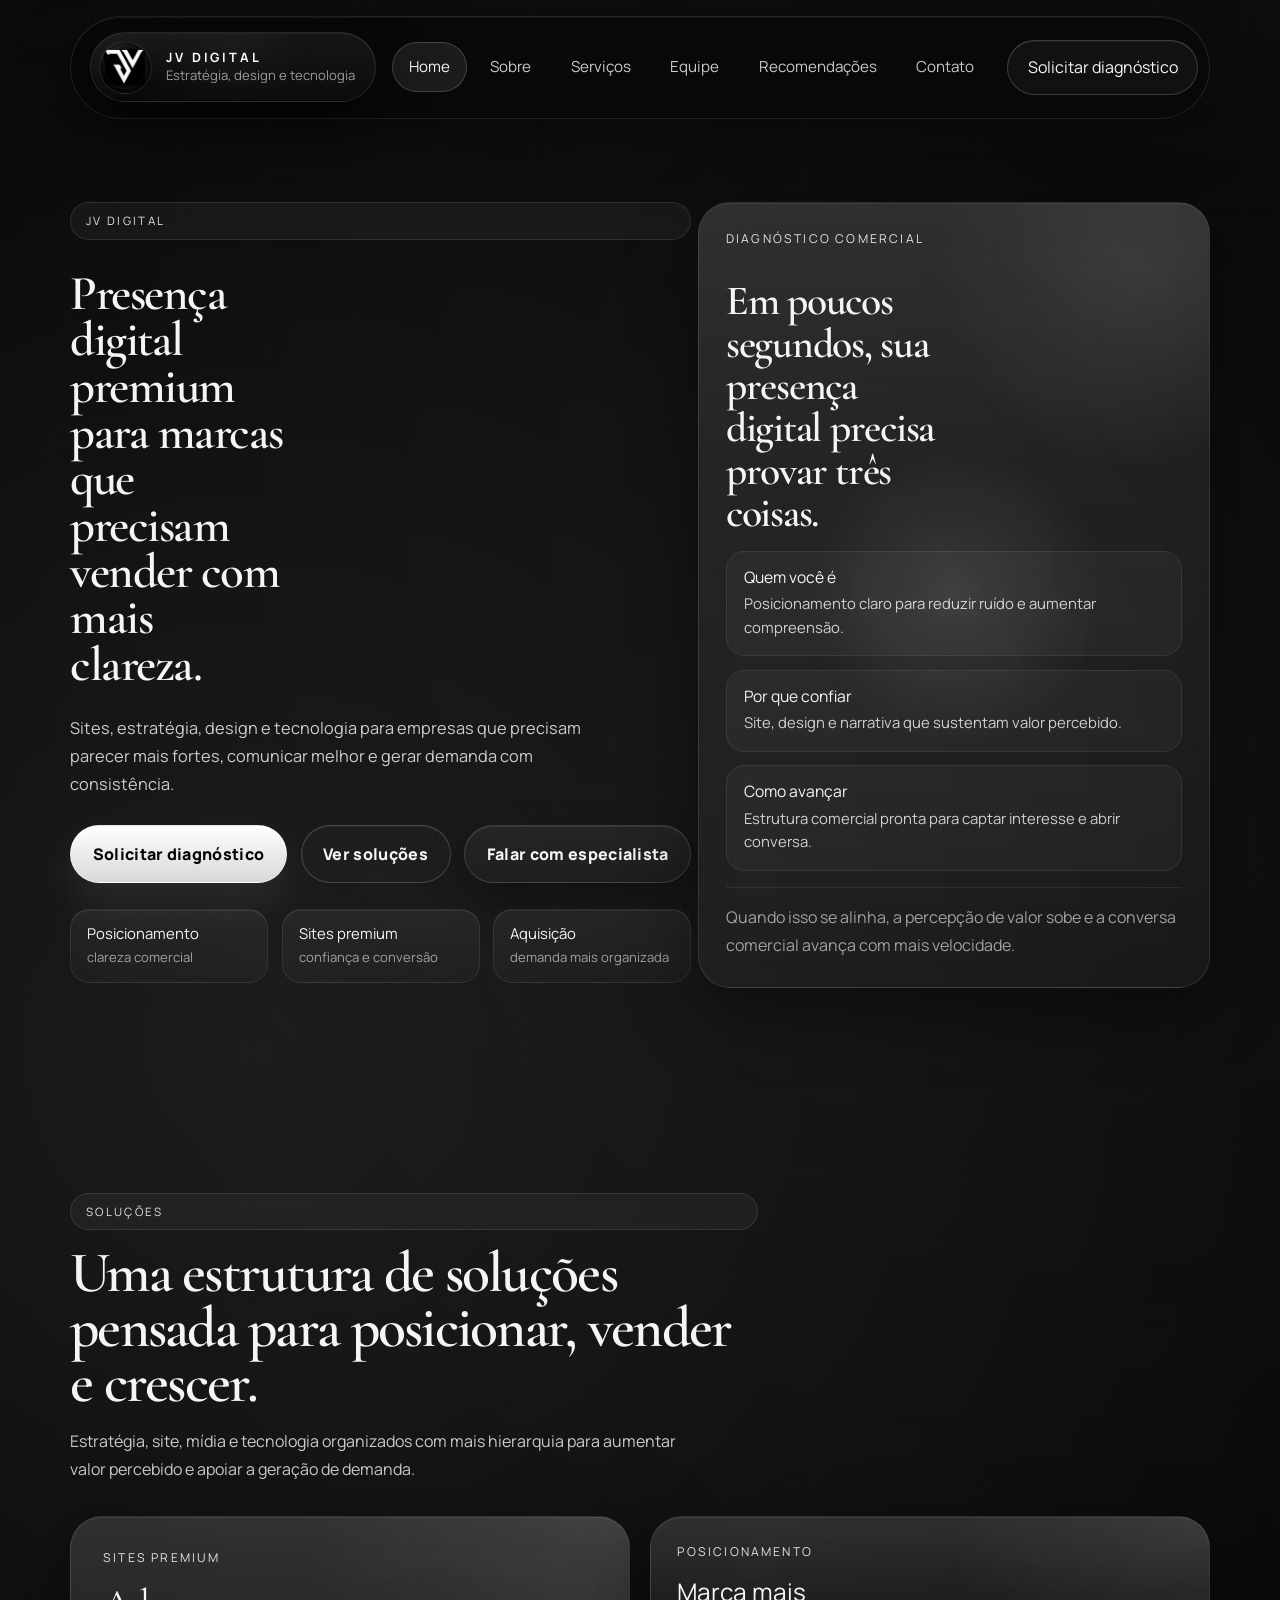
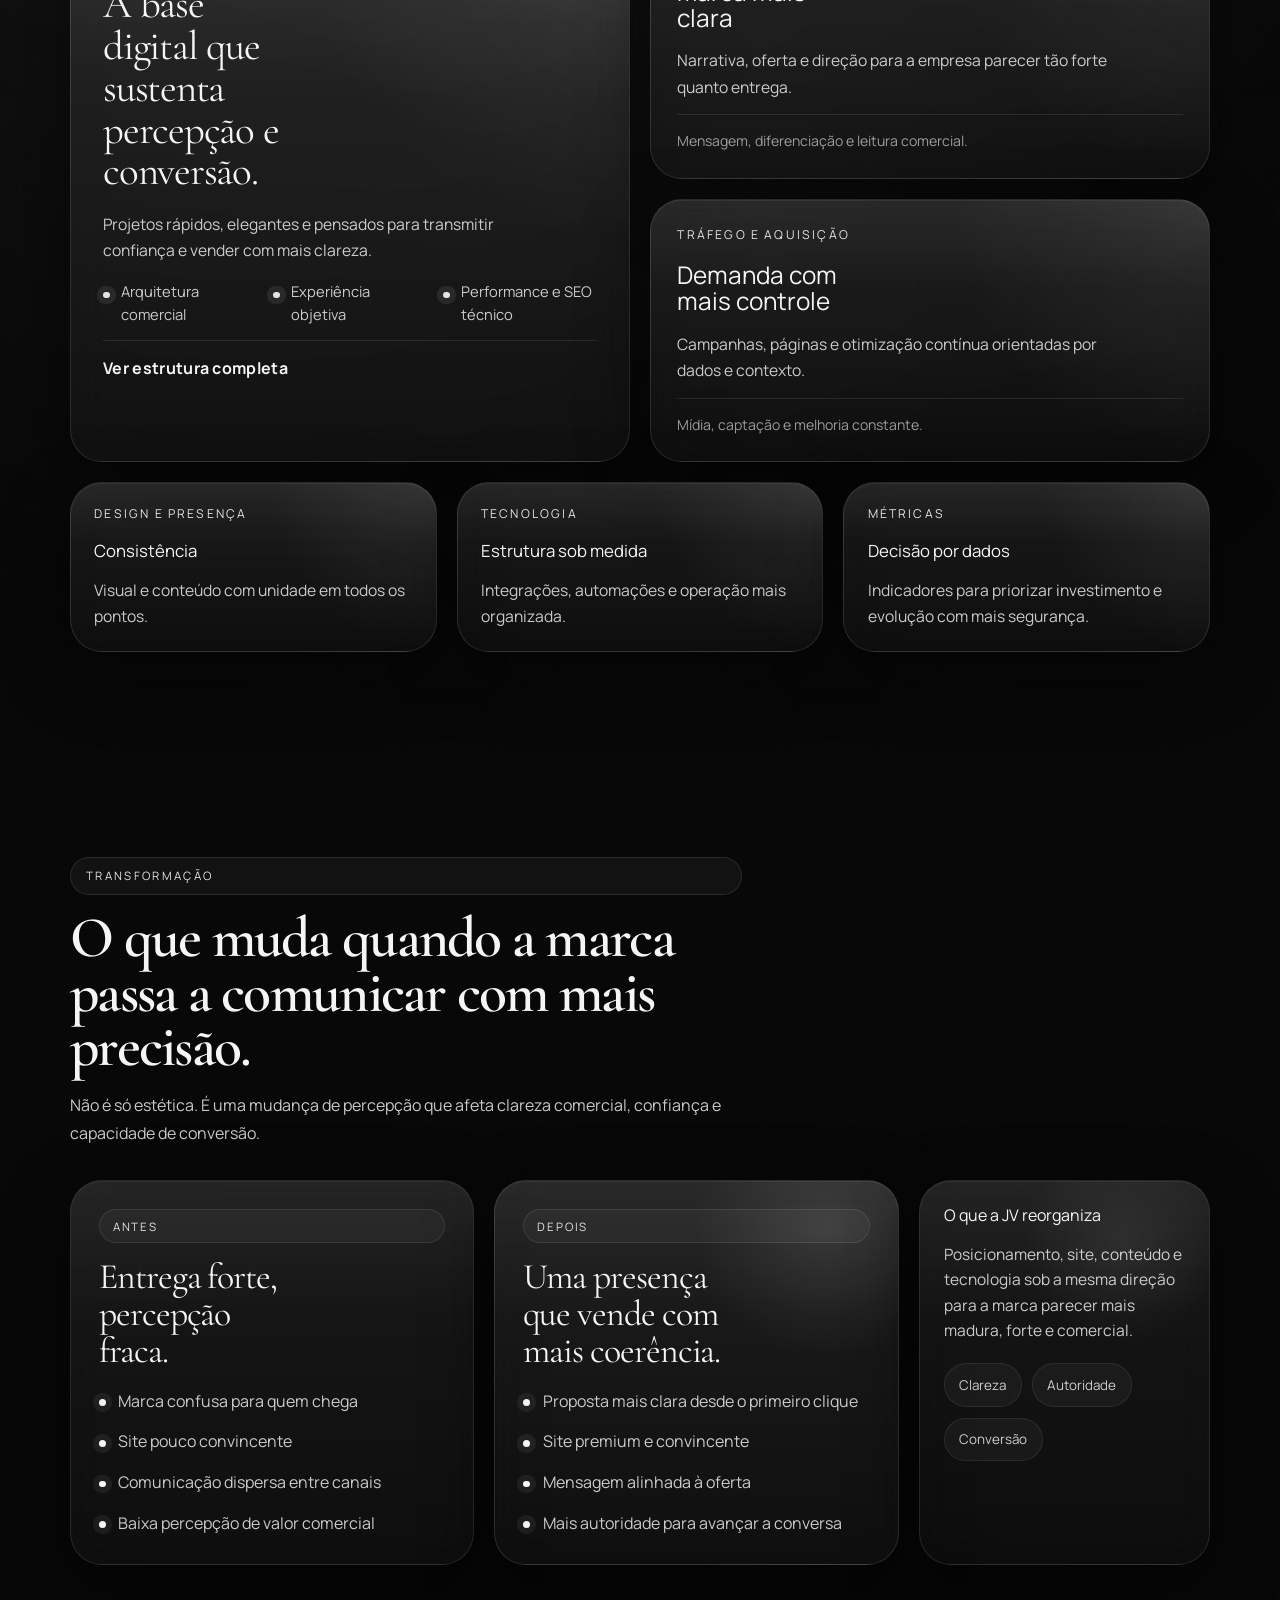
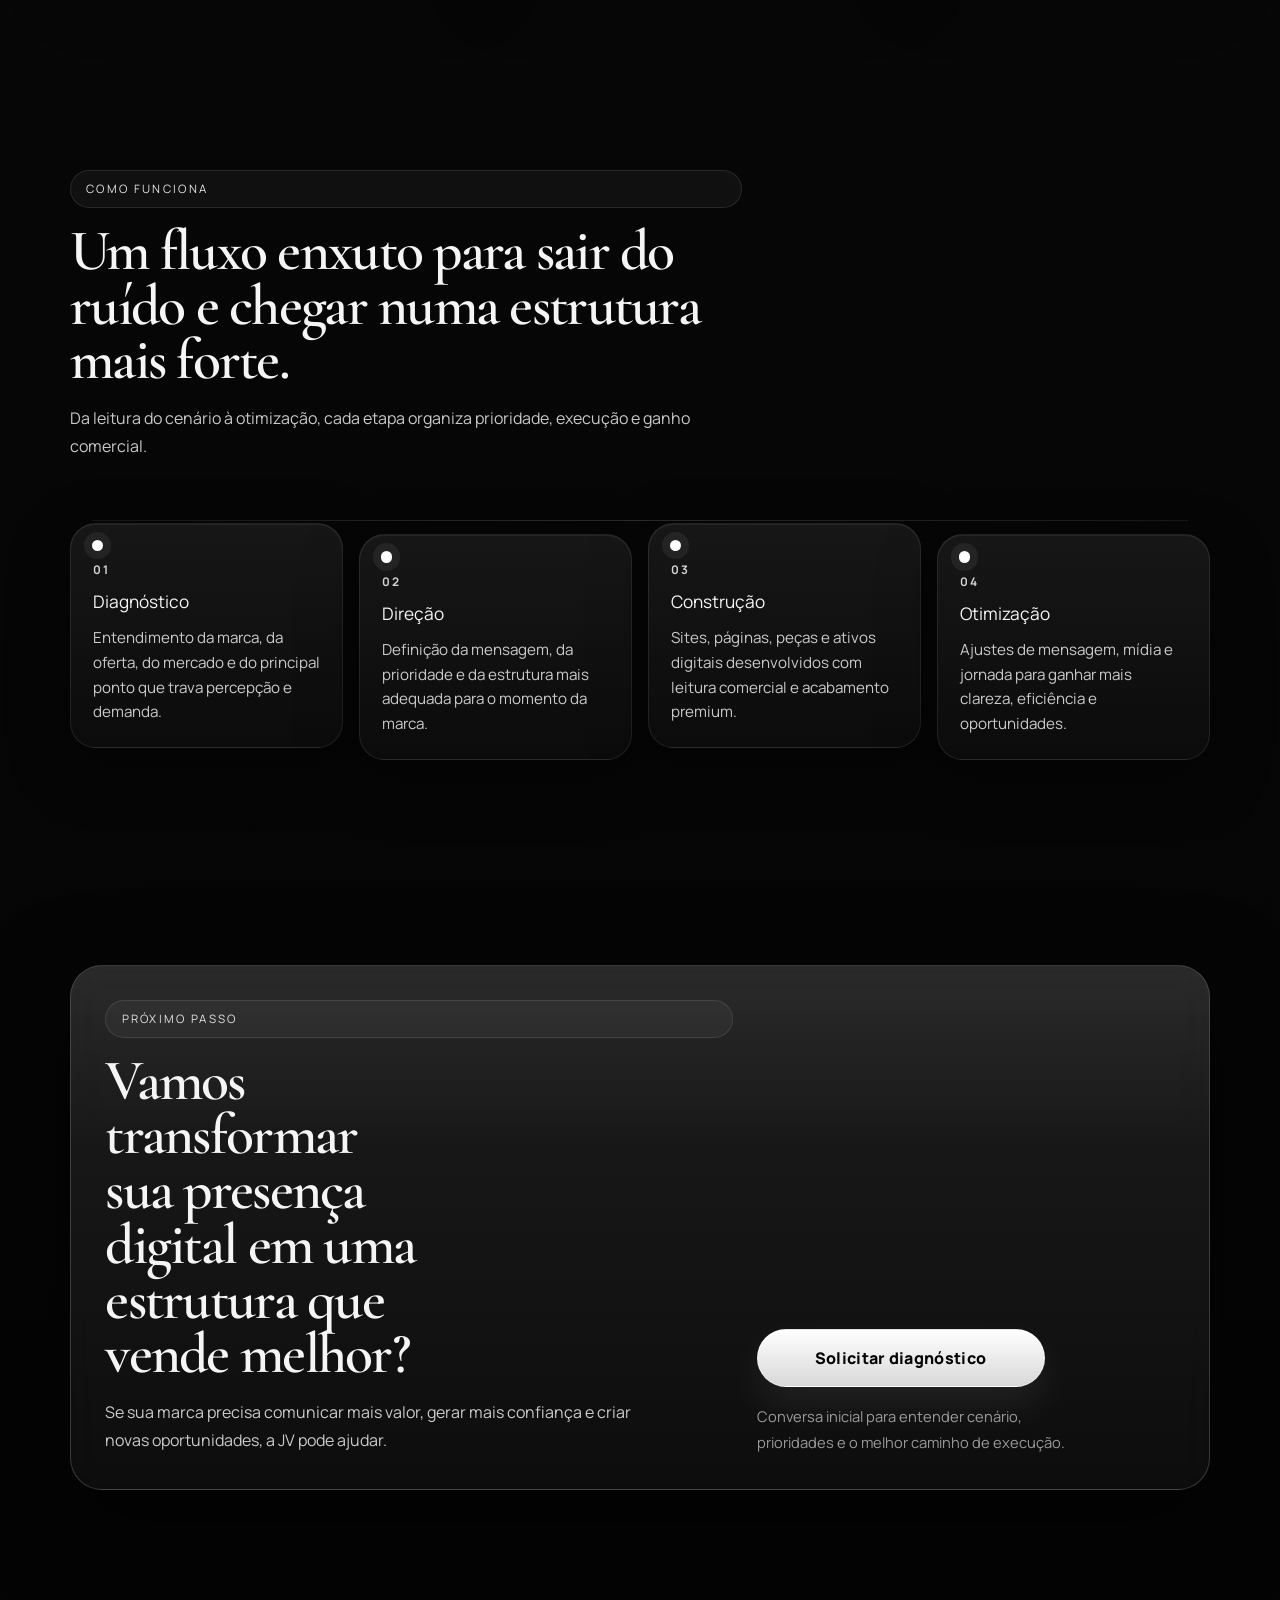
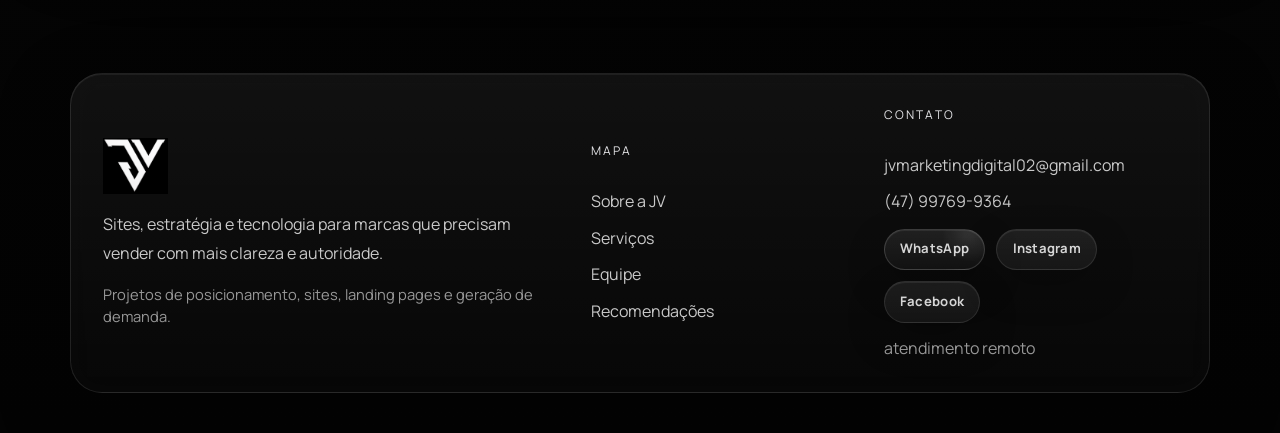
==== commit ba210486: "confg final" ====
--- a/deploy-hostgator/index.html
+++ b/deploy-hostgator/index.html
@@ -59,7 +59,7 @@
                     <a href="carta-recomendacao.html">Recomenda&ccedil;&otilde;es</a>
                     <a href="contato.html">Contato</a>
                 </nav>
-                <a href="https://wa.me/5547997699364?text=Ol%C3%A1%2C%20JV%20Digital%21%20Gostaria%20de%20solicitar%20um%20diagn%C3%B3stico%20para%20minha%20marca." class="header-cta" target="_blank" rel="noopener noreferrer" aria-label="Chamar a JV Digital no WhatsApp para solicitar diagn&oacute;stico">Solicitar diagn&oacute;stico</a>
+                <a href="./contato.html#diagnostico" class="header-cta" aria-label="Ir para o formul&aacute;rio de diagn&oacute;stico da JV Digital">Solicitar diagn&oacute;stico</a>
             </div>
         </div>
     </header>
@@ -71,9 +71,10 @@
                     <span class="section-tag">JV Digital</span>
                     <h1>Presen&ccedil;a digital premium para marcas que precisam vender com mais clareza.</h1>
                     <p class="lead">Sites, estrat&eacute;gia, design e tecnologia para empresas que precisam parecer mais fortes, comunicar melhor e gerar demanda com consist&ecirc;ncia.</p>
-                    <div class="hero-actions">
-                        <a href="https://wa.me/5547997699364?text=Ol%C3%A1%2C%20JV%20Digital%21%20Gostaria%20de%20solicitar%20um%20diagn%C3%B3stico%20para%20minha%20marca." class="btn btn-primary" target="_blank" rel="noopener noreferrer" aria-label="Chamar a JV Digital no WhatsApp para solicitar diagn&oacute;stico">Solicitar diagn&oacute;stico</a>
-                        <a href="servicos.html" class="btn btn-secondary">Ver solu&ccedil;&otilde;es</a>
+                    <div class="hero-actions hero-actions--home">
+                        <a href="./contato.html#diagnostico" class="btn btn-primary">Solicitar diagn&oacute;stico</a>
+                        <a href="./servicos.html" class="btn btn-secondary btn--desktop-only">Ver solu&ccedil;&otilde;es</a>
+                        <a href="https://wa.me/5547997699364?text=Ol%C3%A1%2C%20JV%20Digital%21%20Gostaria%20de%20solicitar%20um%20diagn%C3%B3stico%20para%20minha%20marca." class="btn btn-ghost btn--whatsapp" target="_blank" rel="noopener noreferrer" aria-label="Falar com especialista da JV Digital no WhatsApp">Falar com especialista</a>
                     </div>
                     <div class="hero-strip" aria-label="Frentes principais da JV Digital">
                         <article class="hero-strip__item">
@@ -245,7 +246,7 @@
                         <p>Se sua marca precisa comunicar mais valor, gerar mais confian&ccedil;a e criar novas oportunidades, a JV pode ajudar.</p>
                     </div>
                     <div class="cta-panel__conversion">
-                        <a href="https://wa.me/5547997699364?text=Ol%C3%A1%2C%20JV%20Digital%21%20Gostaria%20de%20solicitar%20um%20diagn%C3%B3stico%20para%20minha%20marca." class="btn btn-primary" target="_blank" rel="noopener noreferrer" aria-label="Chamar a JV Digital no WhatsApp para solicitar diagn&oacute;stico">Solicitar diagn&oacute;stico</a>
+                        <a href="./contato.html#diagnostico" class="btn btn-primary">Solicitar diagn&oacute;stico</a>
                         <p class="small-note">Conversa inicial para entender cen&aacute;rio, prioridades e o melhor caminho de execu&ccedil;&atilde;o.</p>
                     </div>
                 </div>
@@ -270,14 +271,14 @@
                 </div>
                 <div class="footer-column">
                     <span class="footer-title">Contato</span>
-                    <a href="mailto:contato@jvagencia.com.br">contato@jvagencia.com.br</a>
+                    <a href="mailto:jvmarketingdigital02@gmail.com">jvmarketingdigital02@gmail.com</a>
                     <a href="https://wa.me/5547997699364?text=Ol%C3%A1%2C%20JV%20Digital%21%20Gostaria%20de%20solicitar%20um%20diagn%C3%B3stico%20para%20minha%20marca." target="_blank" rel="noopener noreferrer" aria-label="Chamar a JV Digital no WhatsApp pelo n&uacute;mero 47 99769-9364">(47) 99769-9364</a>
                     <div class="social-links social-links--footer" aria-label="Redes sociais da JV Digital">
                         <a class="social-link social-link--primary" href="https://wa.me/5547997699364?text=Ol%C3%A1%2C%20JV%20Digital%21%20Gostaria%20de%20solicitar%20um%20diagn%C3%B3stico%20para%20minha%20marca." target="_blank" rel="noopener noreferrer" aria-label="Chamar a JV Digital no WhatsApp">WhatsApp</a>
                         <a class="social-link" href="https://www.instagram.com/agenciajv.com.br/" target="_blank" rel="noopener noreferrer" aria-label="Abrir Instagram da JV Digital">Instagram</a>
                         <a class="social-link" href="https://www.facebook.com/profile.php?id=61589395239649" target="_blank" rel="noopener noreferrer" aria-label="Abrir Facebook da JV Digital">Facebook</a>
                     </div>
-                    <span class="footer-meta">S&atilde;o Paulo &bull; atendimento remoto e presencial</span>
+                    <span class="footer-meta">atendimento remoto</span>
                 </div>
             </div>
         </div>
--- a/deploy-hostgator/assets/css/components.css
+++ b/deploy-hostgator/assets/css/components.css
@@ -128,6 +128,139 @@
 .btn-secondary:hover,
 .btn-secondary:focus-visible {
     background: rgba(255, 255, 255, 0.06);
+}
+
+.btn-ghost {
+    color: var(--text);
+    border-color: rgba(255, 255, 255, 0.14);
+    background: linear-gradient(180deg, rgba(255, 255, 255, 0.06), rgba(255, 255, 255, 0.025));
+    box-shadow:
+        0 18px 40px rgba(0, 0, 0, 0.28),
+        inset 0 1px 0 rgba(255, 255, 255, 0.08);
+}
+
+.btn-ghost:hover,
+.btn-ghost:focus-visible {
+    background: linear-gradient(180deg, rgba(255, 255, 255, 0.09), rgba(255, 255, 255, 0.04));
+    border-color: rgba(255, 255, 255, 0.24);
+}
+
+.form-grid {
+    display: grid;
+    grid-template-columns: repeat(2, minmax(0, 1fr));
+    gap: 1rem;
+}
+
+.form-field {
+    display: grid;
+    gap: 0.58rem;
+    min-width: 0;
+}
+
+.form-field--full {
+    grid-column: 1 / -1;
+}
+
+.form-label {
+    color: var(--text);
+    font-size: 0.76rem;
+    font-weight: 700;
+    letter-spacing: 0.16em;
+    text-transform: uppercase;
+}
+
+.form-label span {
+    color: var(--color-gray-300);
+}
+
+.form-control {
+    width: 100%;
+    min-width: 0;
+    padding: 1rem 1.05rem;
+    border: 1px solid rgba(255, 255, 255, 0.12);
+    border-radius: 1rem;
+    background: rgba(255, 255, 255, 0.055);
+    color: var(--text);
+    box-shadow: var(--shadow-inset);
+    transition:
+        border-color var(--transition),
+        background var(--transition),
+        box-shadow var(--transition);
+}
+
+.form-control::placeholder {
+    color: var(--muted);
+}
+
+.form-control:hover {
+    background: rgba(255, 255, 255, 0.07);
+}
+
+.form-control:focus,
+.form-control:focus-visible {
+    outline: 0;
+    border-color: rgba(255, 255, 255, 0.28);
+    background: rgba(255, 255, 255, 0.08);
+    box-shadow:
+        0 0 0 4px rgba(255, 255, 255, 0.05),
+        var(--shadow-inset);
+}
+
+.form-control--select {
+    appearance: none;
+    padding-right: 3rem;
+    background-image:
+        linear-gradient(45deg, transparent 50%, rgba(255, 255, 255, 0.7) 50%),
+        linear-gradient(135deg, rgba(255, 255, 255, 0.7) 50%, transparent 50%);
+    background-position:
+        calc(100% - 1.3rem) calc(50% - 2px),
+        calc(100% - 1rem) calc(50% - 2px);
+    background-size: 8px 8px;
+    background-repeat: no-repeat;
+}
+
+.form-control--select:invalid {
+    color: var(--muted);
+}
+
+.form-control option {
+    color: #050505;
+}
+
+.form-note {
+    color: var(--text-soft);
+    font-size: 0.95rem;
+    line-height: 1.68;
+}
+
+.form-status {
+    padding: 1rem 1.05rem;
+    border: 1px solid rgba(255, 255, 255, 0.12);
+    border-radius: 1rem;
+    font-size: 0.94rem;
+    line-height: 1.6;
+}
+
+.form-status--success {
+    border-color: rgba(154, 231, 187, 0.2);
+    background: rgba(89, 163, 120, 0.12);
+    color: #ecfff3;
+}
+
+.form-status--error {
+    border-color: rgba(255, 188, 188, 0.2);
+    background: rgba(183, 72, 72, 0.12);
+    color: #fff0f0;
+}
+
+.form-honeypot {
+    position: absolute;
+    left: -9999px;
+    width: 1px;
+    height: 1px;
+    overflow: hidden;
+    opacity: 0;
+    pointer-events: none;
 }
 
 .social-links {
@@ -500,6 +633,14 @@
         display: grid;
     }
 
+    .form-grid {
+        grid-template-columns: 1fr;
+    }
+
+    .form-field--full {
+        grid-column: auto;
+    }
+
     .card-grid--four,
     .card-grid--three,
     .card-grid--two,
--- a/deploy-hostgator/assets/css/pages.css
+++ b/deploy-hostgator/assets/css/pages.css
@@ -16,13 +16,24 @@
 
 .page-home .page-hero h1 {
     max-width: 9.4ch;
-    font-size: clamp(2.7rem, 6.2vw, 5.45rem);
+    font-size: clamp(2.7rem, 6.2vw, 3.05rem);
 }
 
 .page-home .page-hero .lead {
     max-width: 32rem;
     font-size: 1.02rem;
     line-height: 1.72;
+}
+
+.page-home .hero-actions--home {
+    display: grid;
+    grid-template-columns: repeat(3, max-content);
+    align-items: center;
+    gap: 0.85rem;
+}
+
+.page-home .hero-actions--home .btn {
+    min-width: 0;
 }
 
 .page-home .hero-strip {
@@ -1369,6 +1380,64 @@
     line-height: 1.2;
 }
 
+.page-contact #diagnostico {
+    scroll-margin-top: clamp(6.4rem, 9vw, 8.6rem);
+}
+
+.page-contact .contact-diagnostic {
+    display: grid;
+    grid-template-columns: minmax(0, 1.08fr) minmax(280px, 0.92fr);
+    gap: 1.25rem;
+    align-items: start;
+}
+
+.page-contact .diagnostic-form-card,
+.page-contact .diagnostic-form-card__header,
+.page-contact .diagnostic-form,
+.page-contact .diagnostic-form__footer,
+.page-contact .diagnostic-support {
+    display: grid;
+    gap: 1rem;
+}
+
+.page-contact .diagnostic-form-card {
+    padding: 1.85rem;
+}
+
+.page-contact .diagnostic-form-card__header {
+    gap: 0.8rem;
+}
+
+.page-contact .diagnostic-form-card h2,
+.page-contact .diagnostic-support h2 {
+    max-width: 12ch;
+    font-size: clamp(2rem, 3vw, 2.9rem);
+    line-height: 1.03;
+}
+
+.page-contact .diagnostic-form-card__header p {
+    max-width: 42rem;
+}
+
+.page-contact .diagnostic-form__footer {
+    padding-top: 0.35rem;
+}
+
+.page-contact .diagnostic-form__footer .btn,
+.page-contact .diagnostic-support .btn {
+    min-width: min(100%, 18rem);
+}
+
+.page-contact .diagnostic-support {
+    align-content: start;
+    padding: 1.55rem;
+}
+
+.page-contact .diagnostic-support__note {
+    padding-top: 0.3rem;
+    border-top: 1px solid rgba(255, 255, 255, 0.08);
+}
+
 .page-contact .contact-conversion {
     display: grid;
     grid-template-columns: minmax(0, 1.04fr) minmax(280px, 0.96fr);
@@ -1582,6 +1651,15 @@
         grid-template-columns: 1fr;
     }
 
+    .page-home .hero-actions--home {
+        grid-template-columns: repeat(2, max-content);
+    }
+
+    .page-home .hero-actions--home .btn--whatsapp {
+        grid-column: 1 / -1;
+        justify-self: start;
+    }
+
     .page-home .hero-panel--diagnostic {
         max-width: 40rem;
     }
@@ -1649,6 +1727,7 @@
     .page-about .about-editorial,
     .page-team .team-overview,
     .page-recommendations .recommendation-proof,
+    .page-contact .contact-diagnostic,
     .page-contact .contact-journey,
     .page-contact .contact-conversion {
         grid-template-columns: 1fr;
@@ -1743,6 +1822,19 @@
 
     .page-home .hero-panel__check {
         padding: 0.95rem;
+    }
+
+    .page-home .hero-actions--home {
+        grid-template-columns: 1fr;
+    }
+
+    .page-home .hero-actions--home .btn--whatsapp {
+        grid-column: auto;
+        justify-self: stretch;
+    }
+
+    .page-home .hero-actions--home .btn--desktop-only {
+        display: none;
     }
 
     .page-home .section-solutions .section-heading {
@@ -1921,6 +2013,8 @@
     .page-recommendations .proof-letter,
     .page-recommendations .proof-sidebar,
     .page-recommendations .proof-echo,
+    .page-contact .diagnostic-form-card,
+    .page-contact .diagnostic-support,
     .page-contact .contact-journey__intro,
     .page-contact .contact-step,
     .page-contact .contact-primary,
@@ -1936,6 +2030,8 @@
     .page-about .about-positioning h2,
     .page-team .team-intro h2,
     .page-recommendations .proof-letter h2,
+    .page-contact .diagnostic-form-card h2,
+    .page-contact .diagnostic-support h2,
     .page-contact .contact-journey__intro h2,
     .page-contact .contact-primary h2 {
         max-width: 11ch;
@@ -2019,6 +2115,10 @@
 
     .page-contact .hero-actions {
         grid-template-columns: 1fr;
+    }
+
+    .page-contact #diagnostico {
+        scroll-margin-top: 6.15rem;
     }
 
     .page-contact .social-links--contact .social-link--primary {
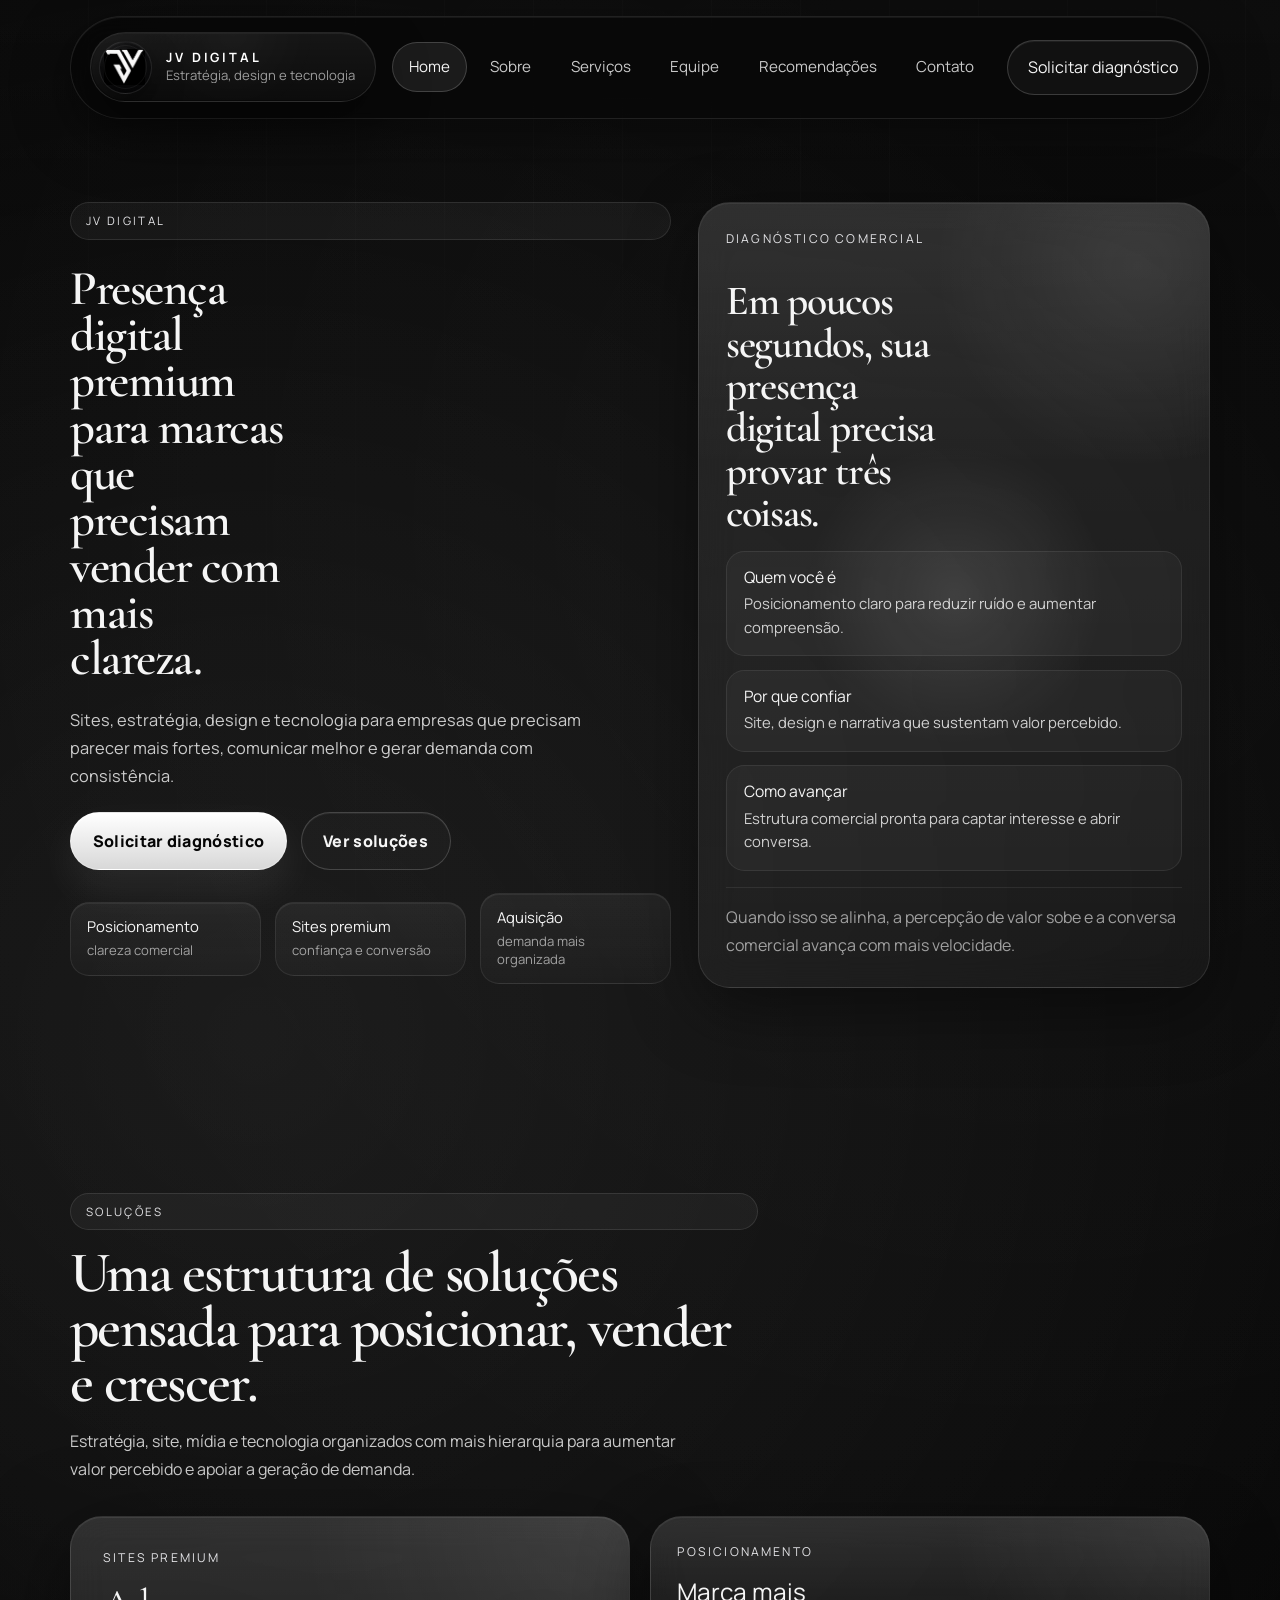
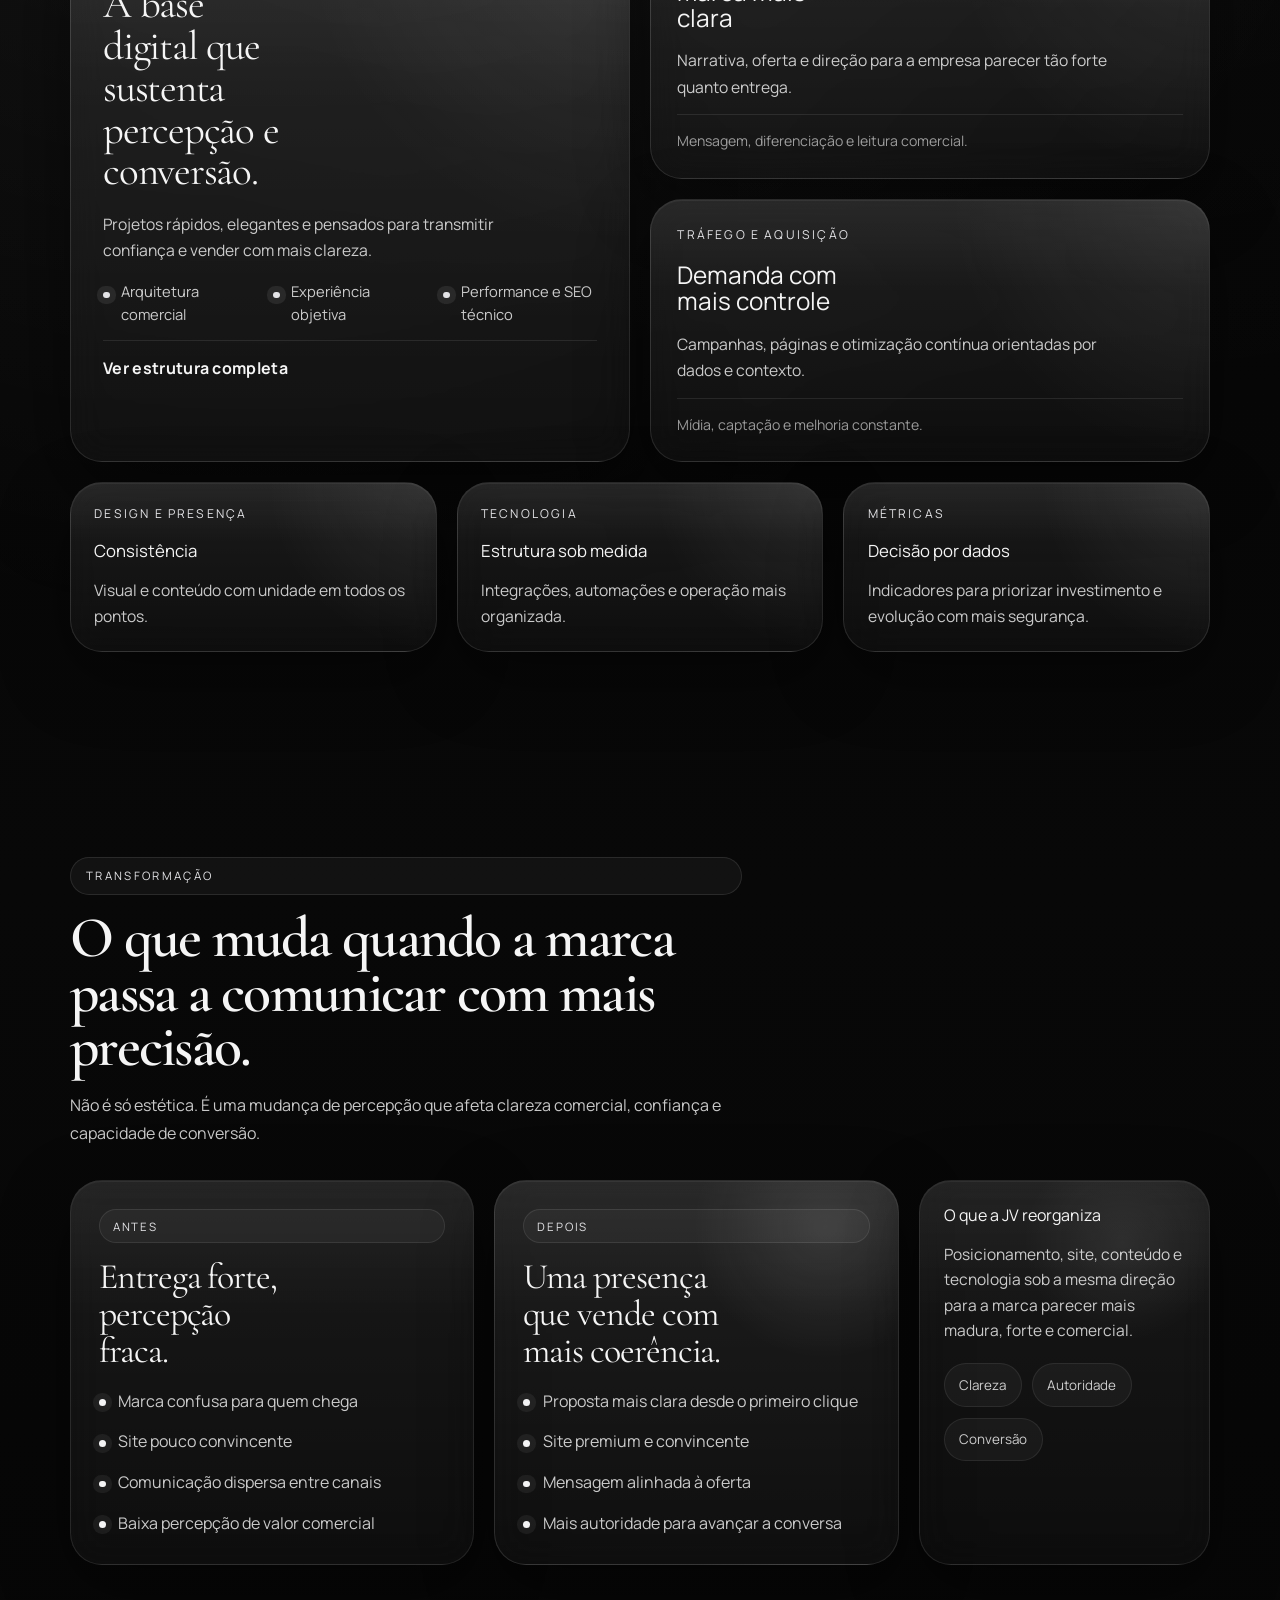
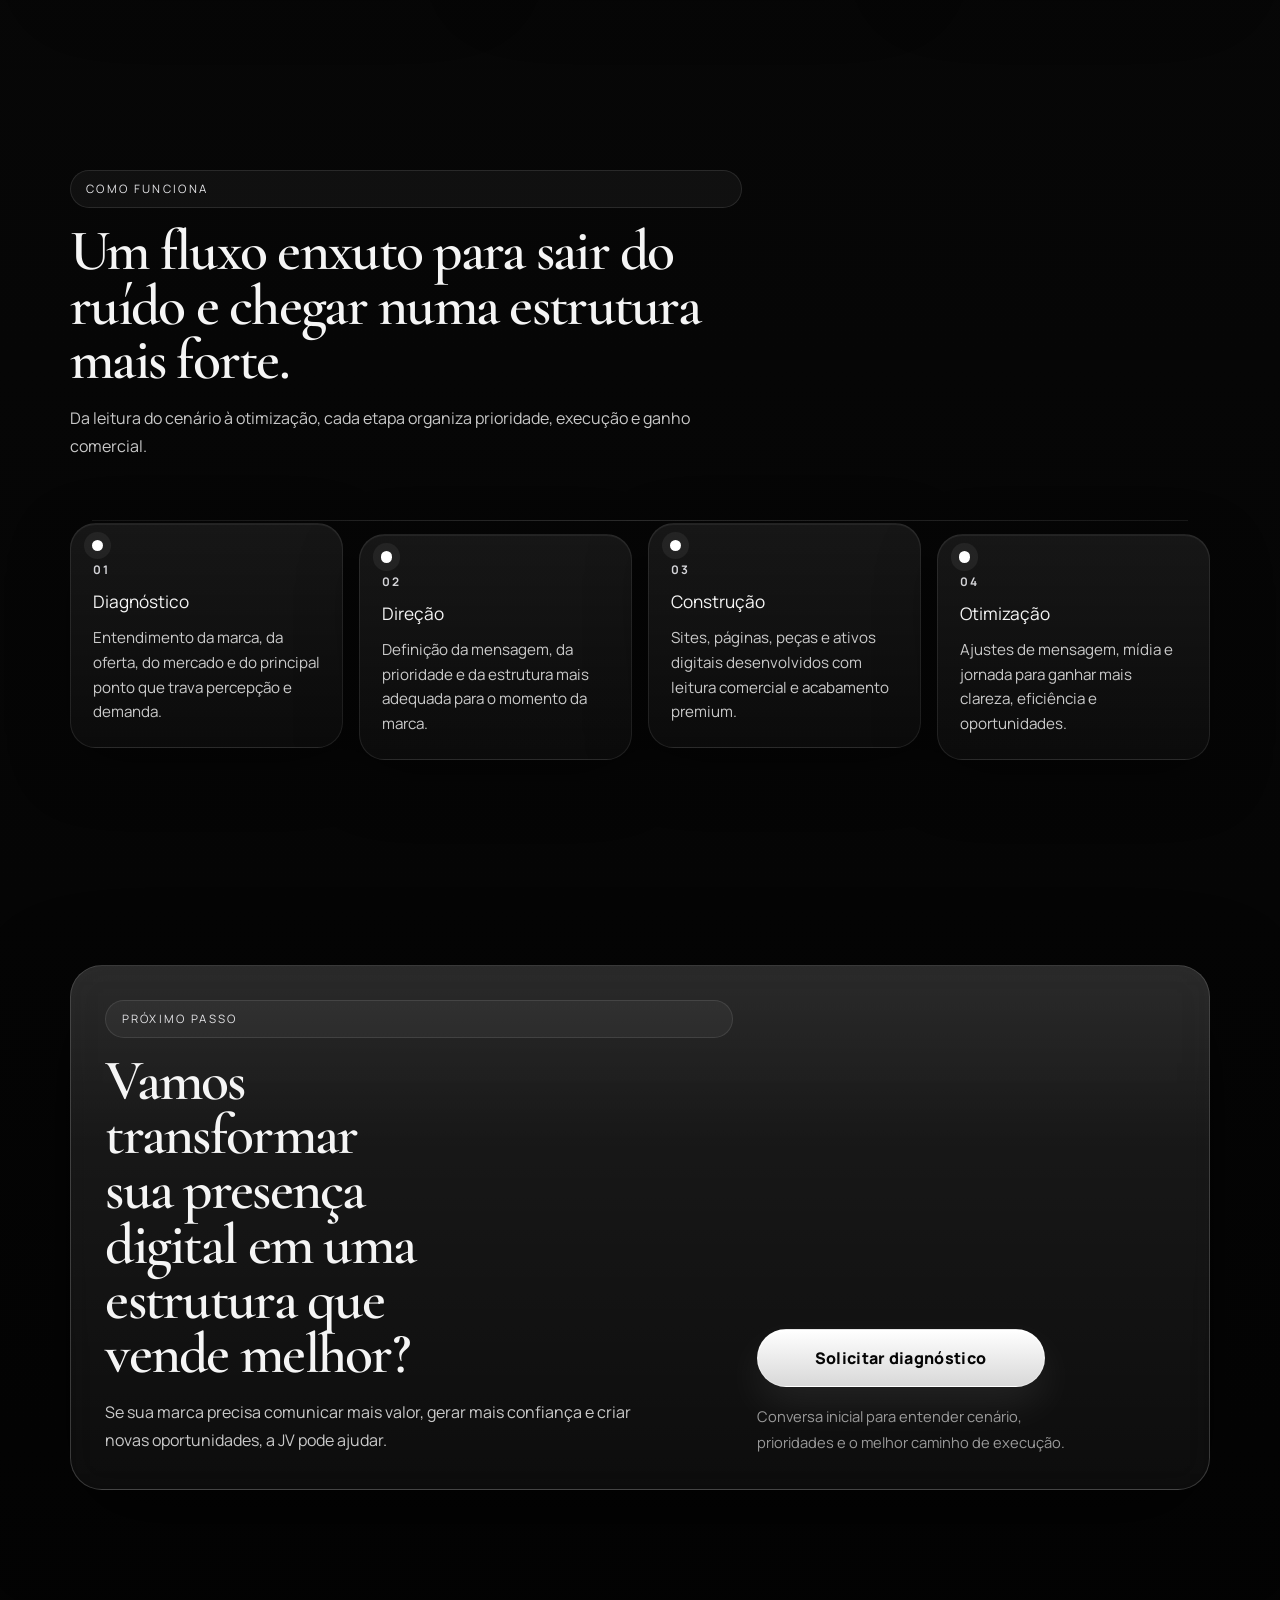
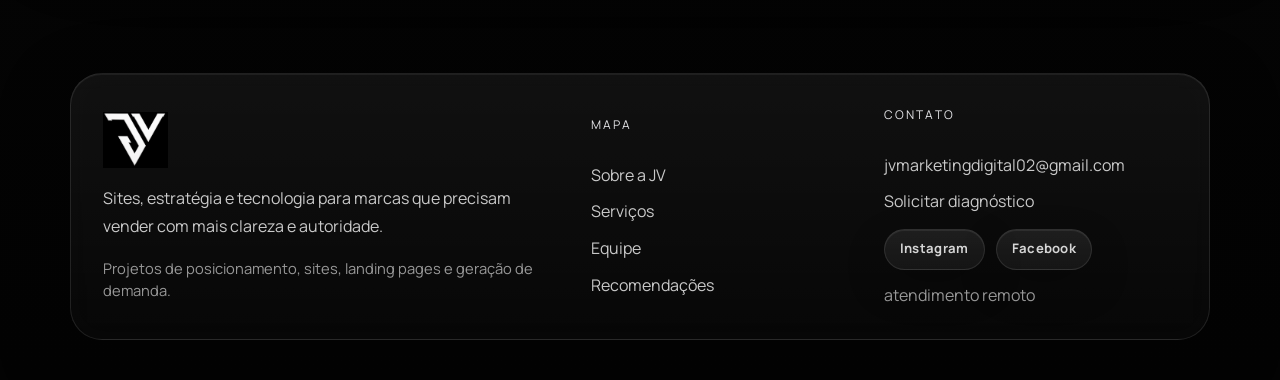
==== commit acc4e23d: "Add clean URLs for HostGator deployment" ====
--- a/deploy-hostgator/index.html
+++ b/deploy-hostgator/index.html
@@ -37,7 +37,7 @@
     <header class="site-header">
         <div class="container">
             <div class="header-inner">
-                <a class="brand-badge" href="./index.html" aria-label="JV Digital - p&aacute;gina inicial">
+                <a class="brand-badge" href="/" aria-label="JV Digital - p&aacute;gina inicial">
                     <span class="brand-badge__media">
                         <img src="./assets/img/logo1.png" alt="JV Digital" class="brand-badge__logo">
                     </span>
@@ -52,14 +52,14 @@
                     <span></span>
                 </button>
                 <nav class="main-nav" id="mainNav" aria-label="Principal">
-                    <a href="index.html" aria-current="page">Home</a>
-                    <a href="sobre.html">Sobre</a>
-                    <a href="servicos.html">Servi&ccedil;os</a>
-                    <a href="equipe.html">Equipe</a>
-                    <a href="carta-recomendacao.html">Recomenda&ccedil;&otilde;es</a>
-                    <a href="contato.html">Contato</a>
+                    <a href="/" aria-current="page">Home</a>
+                    <a href="/sobre">Sobre</a>
+                    <a href="/servicos">Servi&ccedil;os</a>
+                    <a href="/equipe">Equipe</a>
+                    <a href="/carta-recomendacao">Recomenda&ccedil;&otilde;es</a>
+                    <a href="/contato">Contato</a>
                 </nav>
-                <a href="./contato.html#diagnostico" class="header-cta" aria-label="Ir para o formul&aacute;rio de diagn&oacute;stico da JV Digital">Solicitar diagn&oacute;stico</a>
+                <a href="/contato#diagnostico" class="header-cta" aria-label="Ir para o formul&aacute;rio de diagn&oacute;stico da JV Digital">Solicitar diagn&oacute;stico</a>
             </div>
         </div>
     </header>
@@ -72,9 +72,8 @@
                     <h1>Presen&ccedil;a digital premium para marcas que precisam vender com mais clareza.</h1>
                     <p class="lead">Sites, estrat&eacute;gia, design e tecnologia para empresas que precisam parecer mais fortes, comunicar melhor e gerar demanda com consist&ecirc;ncia.</p>
                     <div class="hero-actions hero-actions--home">
-                        <a href="./contato.html#diagnostico" class="btn btn-primary">Solicitar diagn&oacute;stico</a>
-                        <a href="./servicos.html" class="btn btn-secondary btn--desktop-only">Ver solu&ccedil;&otilde;es</a>
-                        <a href="https://wa.me/5547997699364?text=Ol%C3%A1%2C%20JV%20Digital%21%20Gostaria%20de%20solicitar%20um%20diagn%C3%B3stico%20para%20minha%20marca." class="btn btn-ghost btn--whatsapp" target="_blank" rel="noopener noreferrer" aria-label="Falar com especialista da JV Digital no WhatsApp">Falar com especialista</a>
+                        <a href="/contato#diagnostico" class="btn btn-primary">Solicitar diagn&oacute;stico</a>
+                        <a href="/servicos" class="btn btn-secondary btn--desktop-only">Ver solu&ccedil;&otilde;es</a>
                     </div>
                     <div class="hero-strip" aria-label="Frentes principais da JV Digital">
                         <article class="hero-strip__item">
@@ -131,7 +130,7 @@
                             <li>Experi&ecirc;ncia objetiva</li>
                             <li>Performance e SEO t&eacute;cnico</li>
                         </ul>
-                        <a href="servicos.html" class="feature-card__cta">Ver estrutura completa</a>
+                        <a href="/servicos" class="feature-card__cta">Ver estrutura completa</a>
                     </article>
                     <article class="feature-card feature-card--medium feature-card--positioning" data-reveal data-spotlight>
                         <span class="feature-kicker">Posicionamento</span>
@@ -246,7 +245,7 @@
                         <p>Se sua marca precisa comunicar mais valor, gerar mais confian&ccedil;a e criar novas oportunidades, a JV pode ajudar.</p>
                     </div>
                     <div class="cta-panel__conversion">
-                        <a href="./contato.html#diagnostico" class="btn btn-primary">Solicitar diagn&oacute;stico</a>
+                        <a href="/contato#diagnostico" class="btn btn-primary">Solicitar diagn&oacute;stico</a>
                         <p class="small-note">Conversa inicial para entender cen&aacute;rio, prioridades e o melhor caminho de execu&ccedil;&atilde;o.</p>
                     </div>
                 </div>
@@ -264,17 +263,16 @@
                 </div>
                 <div class="footer-column">
                     <span class="footer-title">Mapa</span>
-                    <a href="sobre.html">Sobre a JV</a>
-                    <a href="servicos.html">Servi&ccedil;os</a>
-                    <a href="equipe.html">Equipe</a>
-                    <a href="carta-recomendacao.html">Recomenda&ccedil;&otilde;es</a>
+                    <a href="/sobre">Sobre a JV</a>
+                    <a href="/servicos">Servi&ccedil;os</a>
+                    <a href="/equipe">Equipe</a>
+                    <a href="/carta-recomendacao">Recomenda&ccedil;&otilde;es</a>
                 </div>
                 <div class="footer-column">
                     <span class="footer-title">Contato</span>
                     <a href="mailto:jvmarketingdigital02@gmail.com">jvmarketingdigital02@gmail.com</a>
-                    <a href="https://wa.me/5547997699364?text=Ol%C3%A1%2C%20JV%20Digital%21%20Gostaria%20de%20solicitar%20um%20diagn%C3%B3stico%20para%20minha%20marca." target="_blank" rel="noopener noreferrer" aria-label="Chamar a JV Digital no WhatsApp pelo n&uacute;mero 47 99769-9364">(47) 99769-9364</a>
+                    <a href="/contato#diagnostico">Solicitar diagn&oacute;stico</a>
                     <div class="social-links social-links--footer" aria-label="Redes sociais da JV Digital">
-                        <a class="social-link social-link--primary" href="https://wa.me/5547997699364?text=Ol%C3%A1%2C%20JV%20Digital%21%20Gostaria%20de%20solicitar%20um%20diagn%C3%B3stico%20para%20minha%20marca." target="_blank" rel="noopener noreferrer" aria-label="Chamar a JV Digital no WhatsApp">WhatsApp</a>
                         <a class="social-link" href="https://www.instagram.com/agenciajv.com.br/" target="_blank" rel="noopener noreferrer" aria-label="Abrir Instagram da JV Digital">Instagram</a>
                         <a class="social-link" href="https://www.facebook.com/profile.php?id=61589395239649" target="_blank" rel="noopener noreferrer" aria-label="Abrir Facebook da JV Digital">Facebook</a>
                     </div>
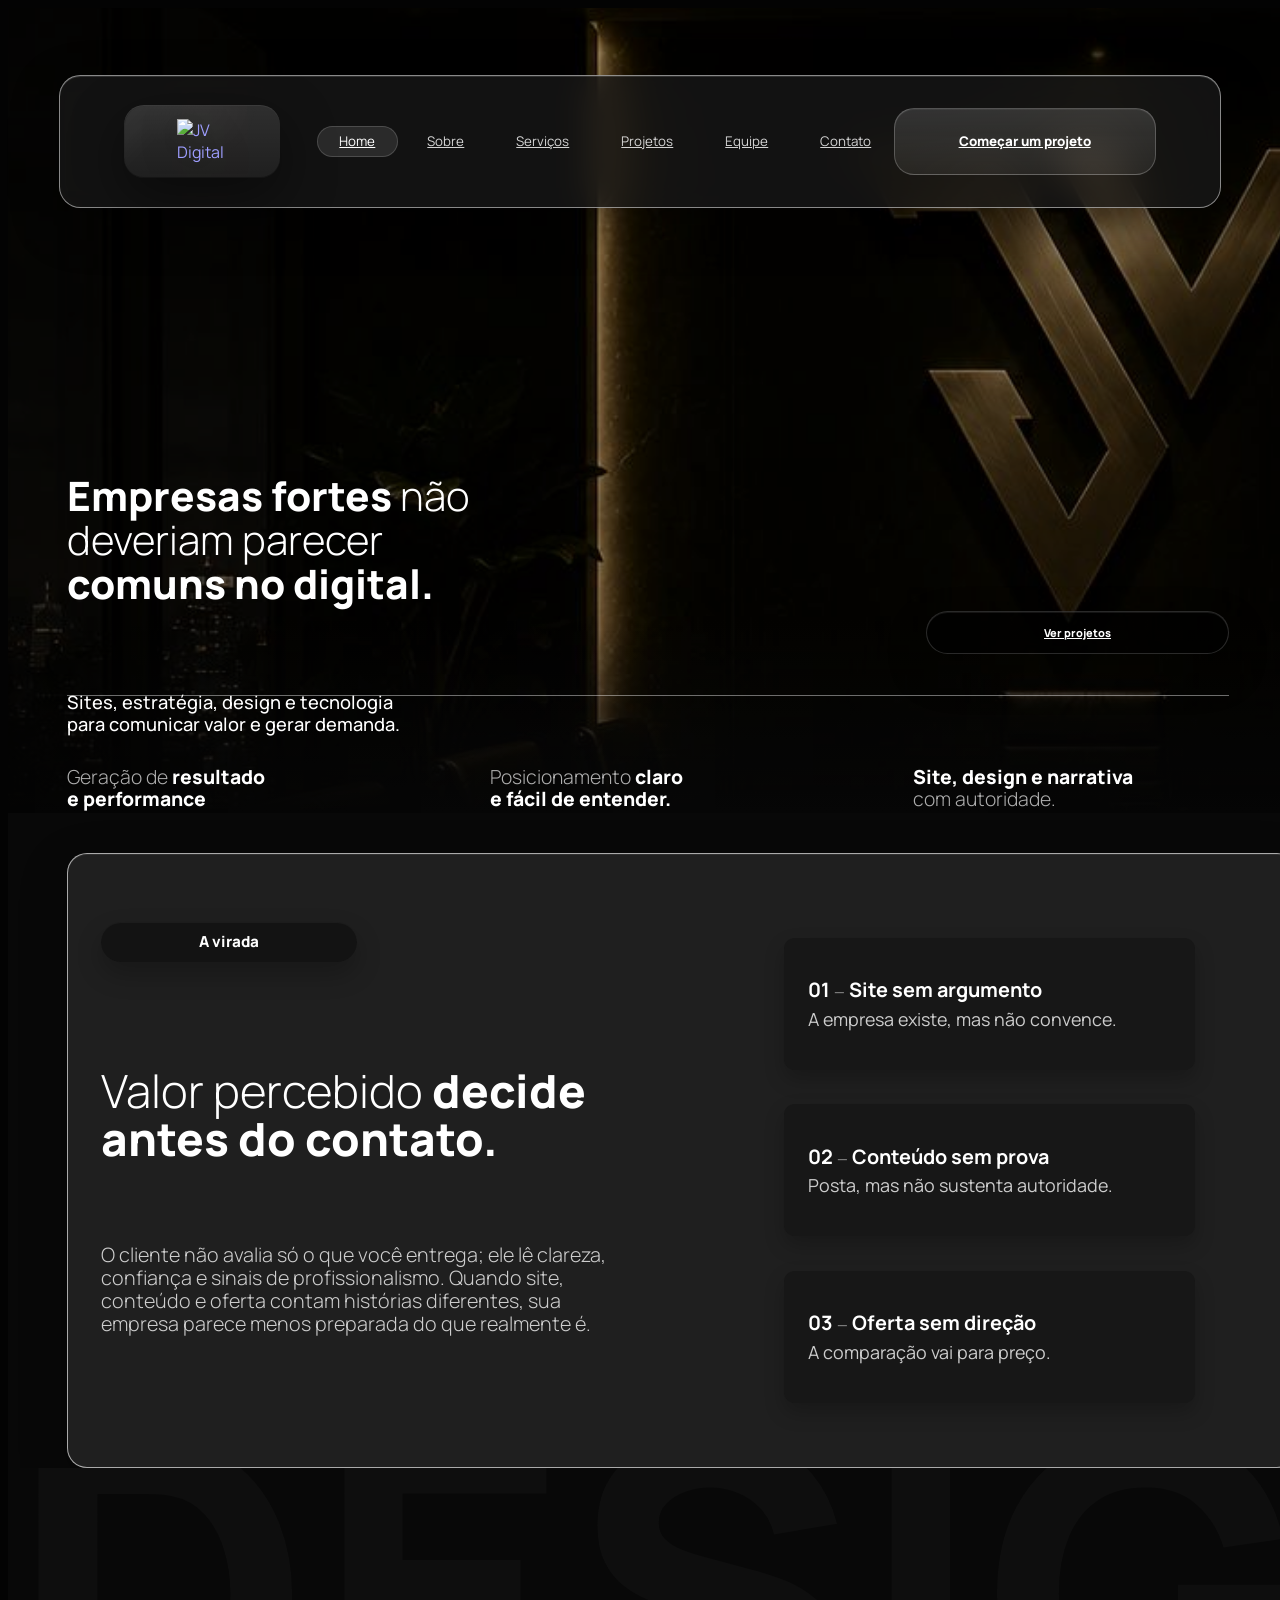
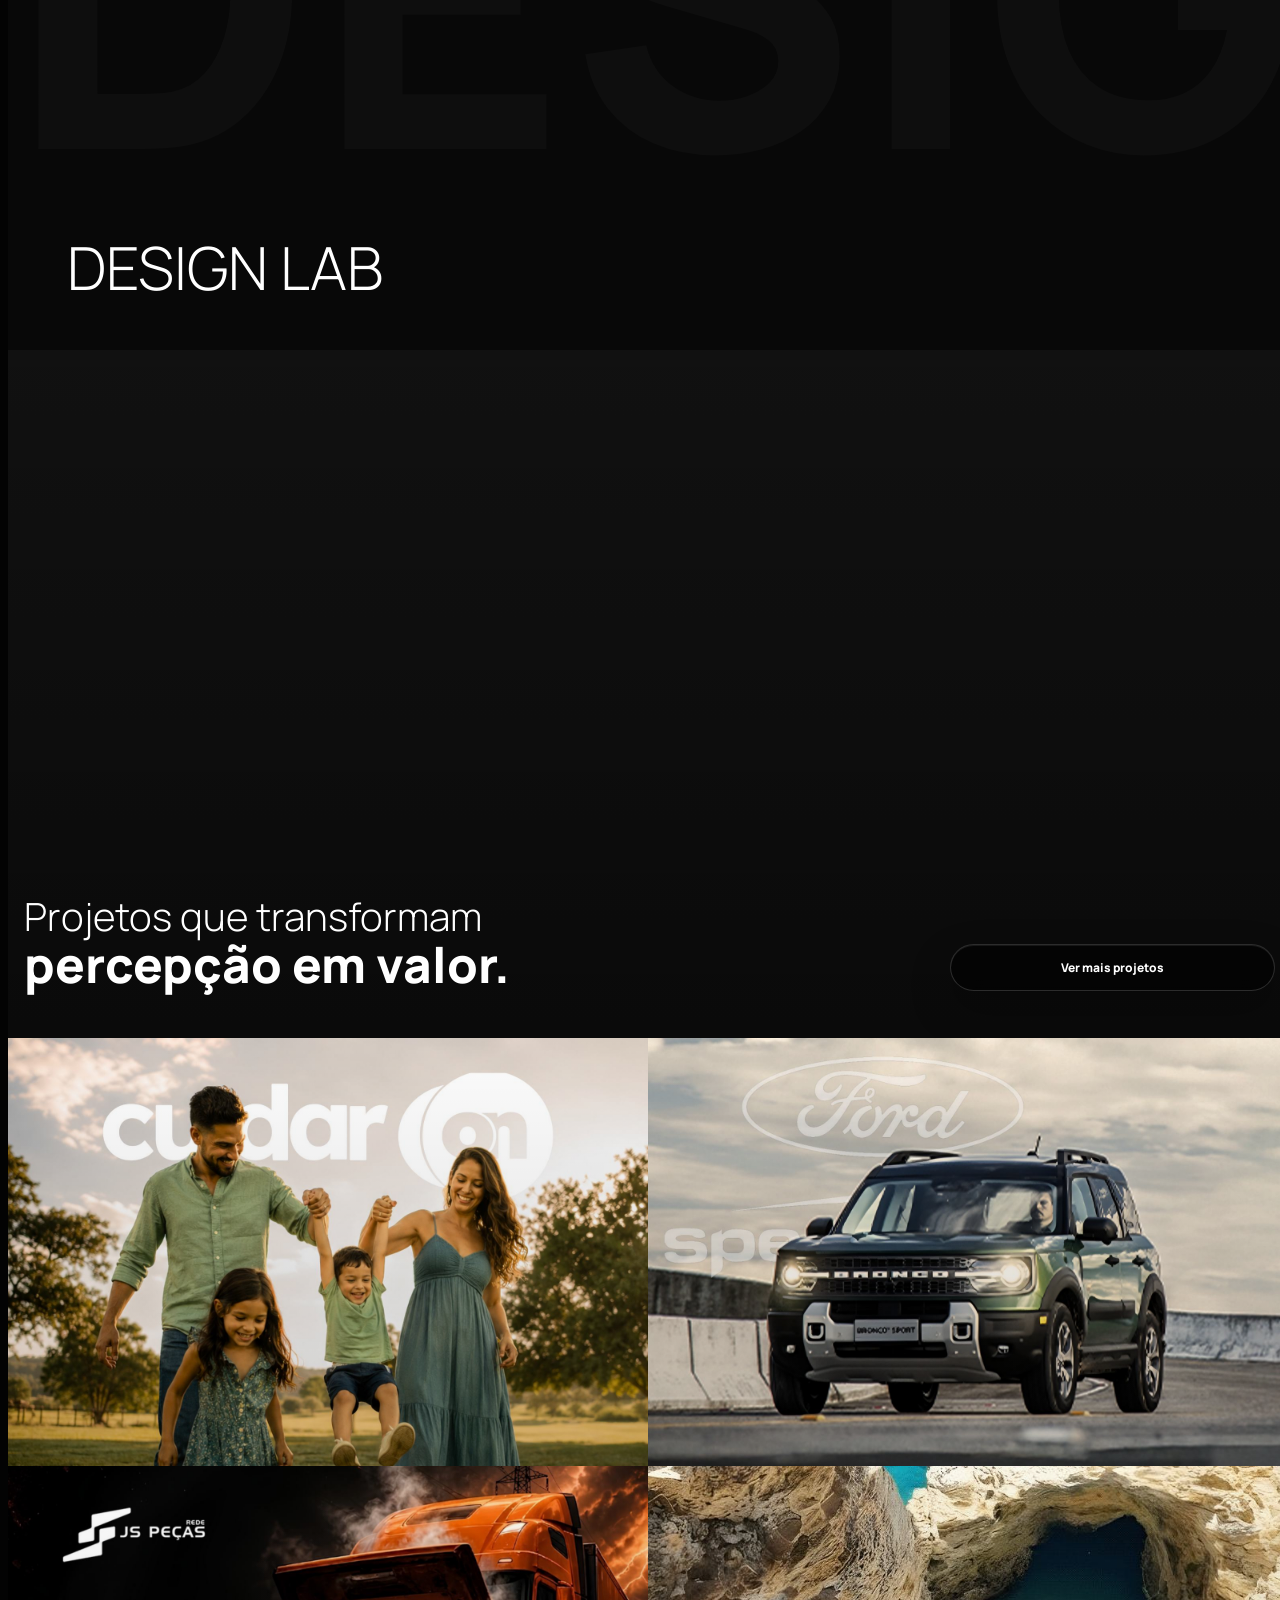
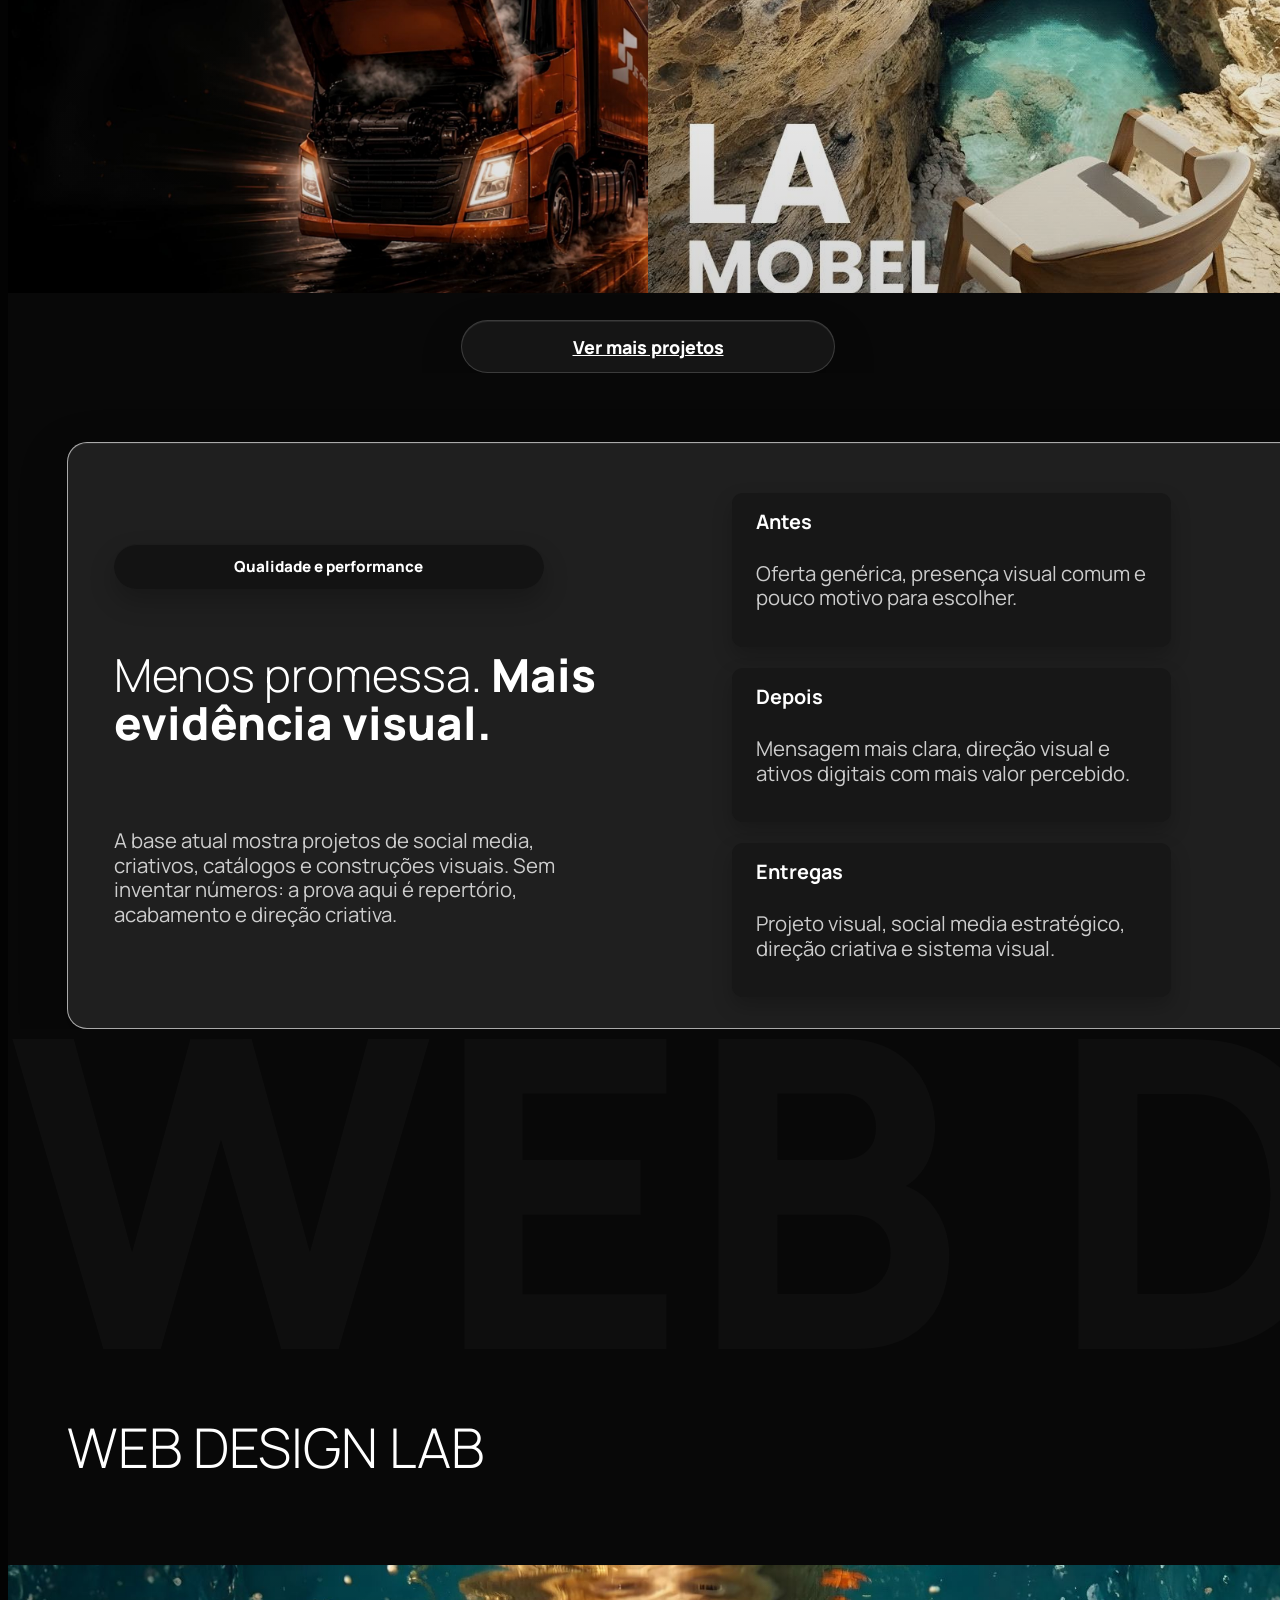
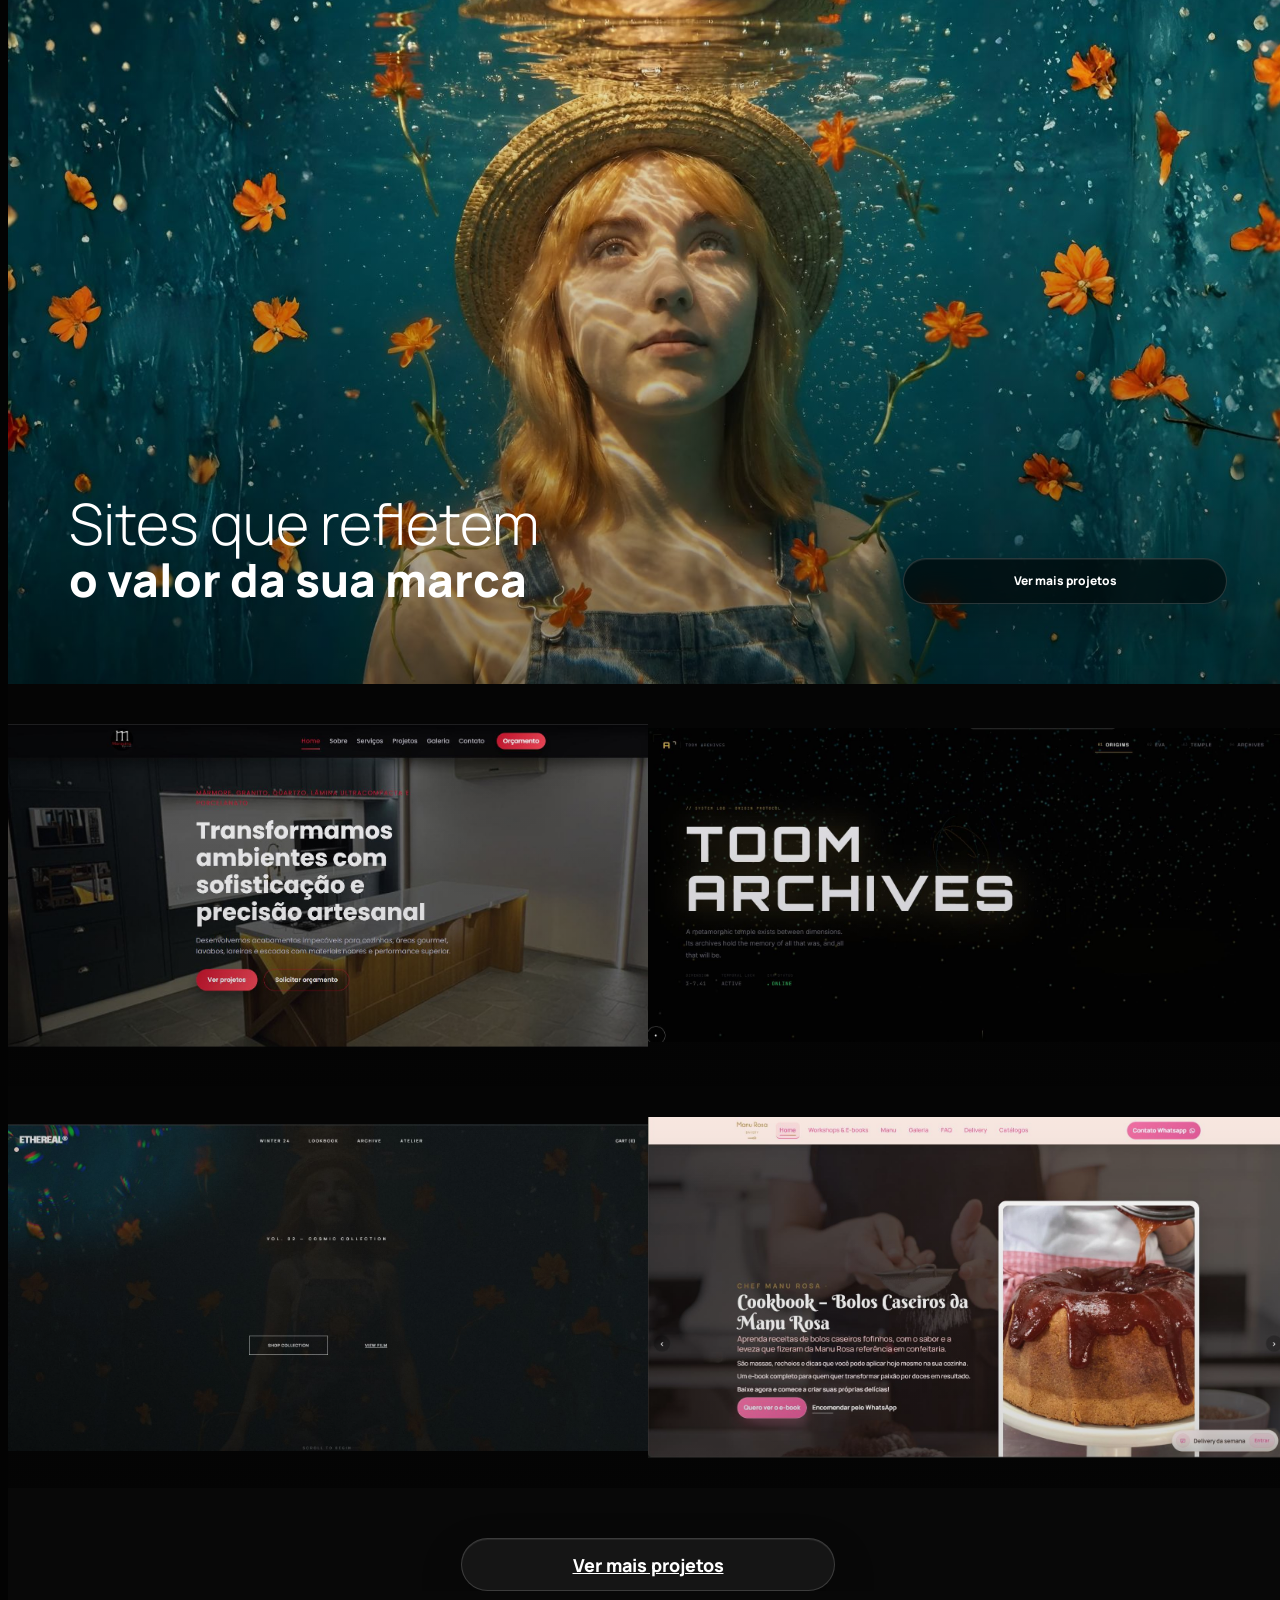
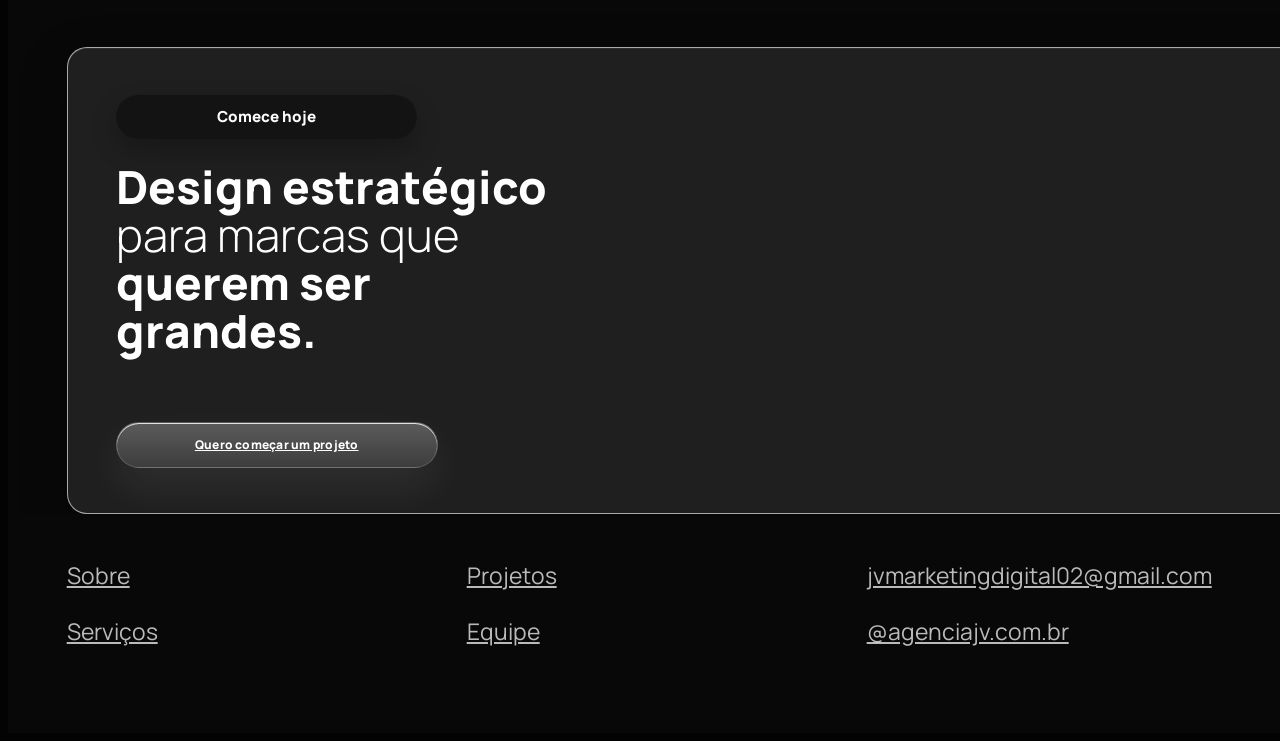
==== commit 8faac640: "ajustes araujo[" ====
--- a/deploy-hostgator/index.html
+++ b/deploy-hostgator/index.html
@@ -3,8 +3,8 @@
 <head>
     <meta charset="UTF-8">
     <meta name="viewport" content="width=device-width, initial-scale=1.0">
-    <title>JV Digital | Presen&ccedil;a digital premium para vender com clareza</title>
-    <meta name="description" content="A JV Digital cria sites, estrat&eacute;gia, design e tecnologia para empresas que precisam comunicar mais valor, vender com mais clareza e gerar demanda com consist&ecirc;ncia.">
+    <title>JV Digital | Ag&ecirc;ncia de marketing, sites premium e presen&ccedil;a digital</title>
+    <meta name="description" content="Ag&ecirc;ncia de marketing para sites premium, presen&ccedil;a digital, posicionamento, landing pages, social media estrat&eacute;gico, tr&aacute;fego pago e estrat&eacute;gia digital.">
     <meta name="theme-color" content="#090806">
     <link rel="icon" href="./assets/img/favicon.svg" type="image/svg+xml">
     <link rel="preconnect" href="https://fonts.googleapis.com">
@@ -18,6 +18,7 @@
     <link rel="stylesheet" href="./assets/css/animations.css">
     <link rel="stylesheet" href="./assets/css/components.css">
     <link rel="stylesheet" href="./assets/css/pages.css">
+    <link rel="stylesheet" href="./assets/css/home-figma.css">
 </head>
 <body class="page-home">
     <div id="jv-preloader" class="jv-preloader" aria-label="Carregando JV Digital">
@@ -37,9 +38,9 @@
     <header class="site-header">
         <div class="container">
             <div class="header-inner">
-                <a class="brand-badge" href="/" aria-label="JV Digital - p&aacute;gina inicial">
+                <a class="brand-badge" href="./index.html" aria-label="JV Digital - p&aacute;gina inicial">
                     <span class="brand-badge__media">
-                        <img src="./assets/img/logo1.png" alt="JV Digital" class="brand-badge__logo">
+                        <img src="./assets/img/logo-jv-preloader.svg" alt="JV Digital" class="brand-badge__logo">
                     </span>
                     <span class="brand-badge__content">
                         <strong class="brand-badge__title">JV Digital</strong>
@@ -52,237 +53,193 @@
                     <span></span>
                 </button>
                 <nav class="main-nav" id="mainNav" aria-label="Principal">
-                    <a href="/" aria-current="page">Home</a>
-                    <a href="/sobre">Sobre</a>
-                    <a href="/servicos">Servi&ccedil;os</a>
-                    <a href="/equipe">Equipe</a>
-                    <a href="/carta-recomendacao">Recomenda&ccedil;&otilde;es</a>
-                    <a href="/contato">Contato</a>
+                    <a href="index.html" aria-current="page">Home</a>
+                    <a href="sobre.html">Sobre</a>
+                    <a href="servicos.html">Servi&ccedil;os</a>
+                    <a href="projetos.html">Projetos</a>
+                    <a href="equipe.html">Equipe</a>
+                    <a href="contato.html">Contato</a>
                 </nav>
-                <a href="/contato#diagnostico" class="header-cta" aria-label="Ir para o formul&aacute;rio de diagn&oacute;stico da JV Digital">Solicitar diagn&oacute;stico</a>
+                <a href="./contato.html#projeto" class="header-cta" aria-label="Ir para o formul&aacute;rio para come&ccedil;ar um projeto com a JV Digital">Come&ccedil;ar um projeto</a>
             </div>
         </div>
     </header>
 
     <main>
-        <section class="page-hero">
-            <div class="container hero-grid">
-                <div class="hero-copy" data-reveal>
-                    <span class="section-tag">JV Digital</span>
-                    <h1>Presen&ccedil;a digital premium para marcas que precisam vender com mais clareza.</h1>
-                    <p class="lead">Sites, estrat&eacute;gia, design e tecnologia para empresas que precisam parecer mais fortes, comunicar melhor e gerar demanda com consist&ecirc;ncia.</p>
-                    <div class="hero-actions hero-actions--home">
-                        <a href="/contato#diagnostico" class="btn btn-primary">Solicitar diagn&oacute;stico</a>
-                        <a href="/servicos" class="btn btn-secondary btn--desktop-only">Ver solu&ccedil;&otilde;es</a>
-                    </div>
-                    <div class="hero-strip" aria-label="Frentes principais da JV Digital">
-                        <article class="hero-strip__item">
-                            <strong>Posicionamento</strong>
-                            <span>clareza comercial</span>
-                        </article>
-                        <article class="hero-strip__item">
-                            <strong>Sites premium</strong>
-                            <span>confian&ccedil;a e convers&atilde;o</span>
-                        </article>
-                        <article class="hero-strip__item">
-                            <strong>Aquisi&ccedil;&atilde;o</strong>
-                            <span>demanda mais organizada</span>
-                        </article>
-                    </div>
-                </div>
-
-                <aside class="spotlight-panel hero-panel hero-panel--diagnostic" data-reveal data-spotlight>
-                    <span class="panel-eyebrow">Diagn&oacute;stico comercial</span>
-                    <h2>Em poucos segundos, sua presen&ccedil;a digital precisa provar tr&ecirc;s coisas.</h2>
-                    <div class="hero-panel__checks">
-                        <article class="hero-panel__check">
-                            <strong>Quem voc&ecirc; &eacute;</strong>
-                            <p>Posicionamento claro para reduzir ru&iacute;do e aumentar compreens&atilde;o.</p>
-                        </article>
-                        <article class="hero-panel__check">
-                            <strong>Por que confiar</strong>
-                            <p>Site, design e narrativa que sustentam valor percebido.</p>
-                        </article>
-                        <article class="hero-panel__check">
-                            <strong>Como avan&ccedil;ar</strong>
-                            <p>Estrutura comercial pronta para captar interesse e abrir conversa.</p>
-                        </article>
-                    </div>
-                    <p class="panel-note">Quando isso se alinha, a percep&ccedil;&atilde;o de valor sobe e a conversa comercial avan&ccedil;a com mais velocidade.</p>
-                </aside>
-            </div>
-        </section>
-
-        <section class="section section-solutions">
+        <section class="home-hero" data-spotlight>
+            <div class="container home-hero__inner">
+                <div class="home-hero__copy" data-reveal>
+                    <h1><strong>Empresas fortes</strong> n&atilde;o deveriam parecer <strong>comuns no digital.</strong></h1>
+                    <p>Sites, estrat&eacute;gia, design e tecnologia para comunicar valor e gerar demanda.</p>
+                </div>
+                <a href="./projetos.html" class="home-hero__project-btn" data-reveal>Ver projetos</a>
+                <div class="home-hero__metrics" data-reveal aria-label="Pilares de atua&ccedil;&atilde;o da JV Digital">
+                    <p>Gera&ccedil;&atilde;o de <strong>resultado e performance</strong></p>
+                    <p>Posicionamento <strong>claro e f&aacute;cil de entender.</strong></p>
+                    <p><strong>Site, design e narrativa</strong> com autoridade.</p>
+                </div>
+            </div>
+        </section>
+
+        <section class="section section-pain">
             <div class="container">
-                <div class="section-heading" data-reveal>
-                    <span class="section-tag">Solu&ccedil;&otilde;es</span>
-                    <h2>Uma estrutura de solu&ccedil;&otilde;es pensada para posicionar, vender e crescer.</h2>
-                    <p>Estrat&eacute;gia, site, m&iacute;dia e tecnologia organizados com mais hierarquia para aumentar valor percebido e apoiar a gera&ccedil;&atilde;o de demanda.</p>
-                </div>
-                <div class="solutions-editorial">
-                    <article class="feature-card feature-card--primary" data-reveal data-spotlight>
-                        <span class="feature-kicker">Sites premium</span>
-                        <h3>A base digital que sustenta percep&ccedil;&atilde;o e convers&atilde;o.</h3>
-                        <p>Projetos r&aacute;pidos, elegantes e pensados para transmitir confian&ccedil;a e vender com mais clareza.</p>
-                        <ul class="feature-list feature-list--compact">
-                            <li>Arquitetura comercial</li>
-                            <li>Experi&ecirc;ncia objetiva</li>
-                            <li>Performance e SEO t&eacute;cnico</li>
-                        </ul>
-                        <a href="/servicos" class="feature-card__cta">Ver estrutura completa</a>
-                    </article>
-                    <article class="feature-card feature-card--medium feature-card--positioning" data-reveal data-spotlight>
-                        <span class="feature-kicker">Posicionamento</span>
-                        <h3>Marca mais clara</h3>
-                        <p>Narrativa, oferta e dire&ccedil;&atilde;o para a empresa parecer t&atilde;o forte quanto entrega.</p>
-                        <span class="feature-card__note">Mensagem, diferencia&ccedil;&atilde;o e leitura comercial.</span>
-                    </article>
-                    <article class="feature-card feature-card--medium feature-card--traffic" data-reveal data-spotlight>
-                        <span class="feature-kicker">Tr&aacute;fego e aquisi&ccedil;&atilde;o</span>
-                        <h3>Demanda com mais controle</h3>
-                        <p>Campanhas, p&aacute;ginas e otimiza&ccedil;&atilde;o cont&iacute;nua orientadas por dados e contexto.</p>
-                        <span class="feature-card__note">M&iacute;dia, capta&ccedil;&atilde;o e melhoria constante.</span>
-                    </article>
-                    <article class="feature-card feature-card--compact feature-card--design" data-reveal data-spotlight>
-                        <span class="feature-kicker">Design e presen&ccedil;a</span>
-                        <h3>Consist&ecirc;ncia</h3>
-                        <p>Visual e conte&uacute;do com unidade em todos os pontos.</p>
-                    </article>
-                    <article class="feature-card feature-card--compact feature-card--technology" data-reveal data-spotlight>
-                        <span class="feature-kicker">Tecnologia</span>
-                        <h3>Estrutura sob medida</h3>
-                        <p>Integra&ccedil;&otilde;es, automa&ccedil;&otilde;es e opera&ccedil;&atilde;o mais organizada.</p>
-                    </article>
-                    <article class="feature-card feature-card--compact feature-card--metrics" data-reveal data-spotlight>
-                        <span class="feature-kicker">M&eacute;tricas</span>
-                        <h3>Decis&atilde;o por dados</h3>
-                        <p>Indicadores para priorizar investimento e evolu&ccedil;&atilde;o com mais seguran&ccedil;a.</p>
-                    </article>
-                </div>
-            </div>
-        </section>
-
-        <section class="section section-shift">
+                <article class="pain-panel" data-reveal data-spotlight>
+                    <div class="pain-panel__copy">
+                        <span class="section-tag">A virada</span>
+                        <h2>Valor percebido <strong>decide antes do contato.</strong></h2>
+                        <p>O cliente n&atilde;o avalia s&oacute; o que voc&ecirc; entrega; ele l&ecirc; clareza, confian&ccedil;a e sinais de profissionalismo. Quando site, conte&uacute;do e oferta contam hist&oacute;rias diferentes, sua empresa parece menos preparada do que realmente &eacute;.</p>
+                    </div>
+                    <div class="pain-insights" aria-label="Sinais de perda de valor no digital">
+                        <article>
+                            <strong>01 <span>&mdash;</span> Site sem argumento</strong>
+                            <small>A empresa existe, mas n&atilde;o convence.</small>
+                        </article>
+                        <article>
+                            <strong>02 <span>&mdash;</span> Conte&uacute;do sem prova</strong>
+                            <small>Posta, mas n&atilde;o sustenta autoridade.</small>
+                        </article>
+                        <article>
+                            <strong>03 <span>&mdash;</span> Oferta sem dire&ccedil;&atilde;o</strong>
+                            <small>A compara&ccedil;&atilde;o vai para pre&ccedil;o.</small>
+                        </article>
+                    </div>
+                </article>
+            </div>
+        </section>
+
+        <section class="home-lab home-lab--design" aria-labelledby="design-lab-title">
+            <div class="home-lab__word" aria-hidden="true">DESIGN</div>
+            <div class="container home-lab__title" data-reveal>
+                <h2 id="design-lab-title">DESIGN LAB</h2>
+            </div>
+            <div class="home-showcase home-showcase--design" data-reveal>
+                <a class="showcase-tile showcase-tile--feature showcase-tile--slideshow" href="https://www.behance.net/gallery/248971599/Social-Media-Cuidar-ON" target="_blank" rel="noopener noreferrer" aria-label="Ver projeto Cuidar ON no Behance">
+                    <span class="showcase-slideshow" aria-hidden="true">
+                        <img src="./assets/img/home/design-cuidar-on.jpg" alt="" loading="lazy" decoding="async">
+                        <img src="./assets/img/home/design-ford.jpg" alt="" loading="lazy" decoding="async">
+                        <img src="./assets/img/home/design-js-pecas.jpg" alt="" loading="lazy" decoding="async">
+                        <img src="./assets/img/home/design-la-mobel.jpg" alt="" loading="lazy" decoding="async">
+                    </span>
+                    <span class="showcase-tile__content">
+                        <span class="showcase-title">Projetos que transformam <strong>percep&ccedil;&atilde;o em valor.</strong></span>
+                        <span class="showcase-link">Ver mais projetos</span>
+                    </span>
+                </a>
+                <a class="showcase-tile" href="https://www.behance.net/gallery/248971599/Social-Media-Cuidar-ON" target="_blank" rel="noopener noreferrer" aria-label="Ver projeto Cuidar On no Behance">
+                    <img src="./assets/img/home/design-cuidar-on.jpg" alt="Capa do projeto Cuidar On" loading="lazy" decoding="async">
+                </a>
+                <a class="showcase-tile" href="https://www.behance.net/gallery/248971683/Social-Media-Ford" target="_blank" rel="noopener noreferrer" aria-label="Ver projeto Social Media Ford no Behance">
+                    <img src="./assets/img/home/design-ford.jpg" alt="Capa do projeto Ford Bronco Sport" loading="lazy" decoding="async">
+                </a>
+                <a class="showcase-tile" href="https://www.behance.net/gallery/249000025/Banner-JS-Pecas" target="_blank" rel="noopener noreferrer" aria-label="Ver projeto Banner JS Pe&ccedil;as no Behance">
+                    <img src="./assets/img/home/design-js-pecas.jpg" alt="Capa do projeto JS Pe&ccedil;as" loading="lazy" decoding="async">
+                </a>
+                <a class="showcase-tile" href="https://www.behance.net/gallery/245118033/La-Social-Media" target="_blank" rel="noopener noreferrer" aria-label="Ver projeto LA Mobel no Behance">
+                    <img src="./assets/img/home/design-la-mobel.jpg" alt="Capa do projeto LA Mobel" loading="lazy" decoding="async">
+                </a>
+            </div>
+            <div class="home-lab__action" data-reveal>
+                <a href="./projetos.html" class="home-pill-link">Ver mais projetos</a>
+            </div>
+        </section>
+
+        <section class="section section-authority">
             <div class="container">
-                <div class="section-heading section-heading--shift" data-reveal>
-                    <span class="section-tag">Transforma&ccedil;&atilde;o</span>
-                    <h2>O que muda quando a marca passa a comunicar com mais precis&atilde;o.</h2>
-                    <p>N&atilde;o &eacute; s&oacute; est&eacute;tica. &Eacute; uma mudan&ccedil;a de percep&ccedil;&atilde;o que afeta clareza comercial, confian&ccedil;a e capacidade de convers&atilde;o.</p>
-                </div>
-                <div class="shift-grid">
-                    <article class="shift-card shift-card--before" data-reveal>
-                        <span class="shift-card__label">Antes</span>
-                        <h3>Entrega forte, percep&ccedil;&atilde;o fraca.</h3>
-                        <ul class="shift-list">
-                            <li>Marca confusa para quem chega</li>
-                            <li>Site pouco convincente</li>
-                            <li>Comunica&ccedil;&atilde;o dispersa entre canais</li>
-                            <li>Baixa percep&ccedil;&atilde;o de valor comercial</li>
-                        </ul>
-                    </article>
-                    <article class="shift-card shift-card--after" data-reveal data-spotlight>
-                        <span class="shift-card__label">Depois</span>
-                        <h3>Uma presen&ccedil;a que vende com mais coer&ecirc;ncia.</h3>
-                        <ul class="shift-list">
-                            <li>Proposta mais clara desde o primeiro clique</li>
-                            <li>Site premium e convincente</li>
-                            <li>Mensagem alinhada &agrave; oferta</li>
-                            <li>Mais autoridade para avan&ccedil;ar a conversa</li>
-                        </ul>
-                    </article>
-                    <aside class="shift-aside" data-reveal>
-                        <strong>O que a JV reorganiza</strong>
-                        <p>Posicionamento, site, conte&uacute;do e tecnologia sob a mesma dire&ccedil;&atilde;o para a marca parecer mais madura, forte e comercial.</p>
-                        <div class="shift-aside__chips">
-                            <span>Clareza</span>
-                            <span>Autoridade</span>
-                            <span>Convers&atilde;o</span>
-                        </div>
-                    </aside>
-                </div>
-            </div>
-        </section>
-
-        <section class="section section-process">
-            <div class="container">
-                <div class="section-heading section-heading--process" data-reveal>
-                    <span class="section-tag">Como funciona</span>
-                    <h2>Um fluxo enxuto para sair do ru&iacute;do e chegar numa estrutura mais forte.</h2>
-                    <p>Da leitura do cen&aacute;rio &agrave; otimiza&ccedil;&atilde;o, cada etapa organiza prioridade, execu&ccedil;&atilde;o e ganho comercial.</p>
-                </div>
-                <div class="timeline-flow" data-reveal>
-                    <article class="timeline-step">
-                        <span class="timeline-step__index">01</span>
-                        <h3>Diagn&oacute;stico</h3>
-                        <p>Entendimento da marca, da oferta, do mercado e do principal ponto que trava percep&ccedil;&atilde;o e demanda.</p>
-                    </article>
-                    <article class="timeline-step">
-                        <span class="timeline-step__index">02</span>
-                        <h3>Dire&ccedil;&atilde;o</h3>
-                        <p>Defini&ccedil;&atilde;o da mensagem, da prioridade e da estrutura mais adequada para o momento da marca.</p>
-                    </article>
-                    <article class="timeline-step">
-                        <span class="timeline-step__index">03</span>
-                        <h3>Constru&ccedil;&atilde;o</h3>
-                        <p>Sites, p&aacute;ginas, pe&ccedil;as e ativos digitais desenvolvidos com leitura comercial e acabamento premium.</p>
-                    </article>
-                    <article class="timeline-step">
-                        <span class="timeline-step__index">04</span>
-                        <h3>Otimiza&ccedil;&atilde;o</h3>
-                        <p>Ajustes de mensagem, m&iacute;dia e jornada para ganhar mais clareza, efici&ecirc;ncia e oportunidades.</p>
-                    </article>
-                </div>
+                <article class="evidence-panel" data-reveal data-spotlight>
+                    <div class="evidence-panel__copy">
+                        <span class="section-tag">Qualidade e performance</span>
+                        <h2>Menos promessa. <strong>Mais evid&ecirc;ncia visual.</strong></h2>
+                        <p>A base atual mostra projetos de social media, criativos, cat&aacute;logos e constru&ccedil;&otilde;es visuais. Sem inventar n&uacute;meros: a prova aqui &eacute; repert&oacute;rio, acabamento e dire&ccedil;&atilde;o criativa.</p>
+                    </div>
+                    <div class="evidence-list" aria-label="Antes, depois e entregas">
+                        <article>
+                            <strong>Antes</strong>
+                            <p>Oferta gen&eacute;rica, presen&ccedil;a visual comum e pouco motivo para escolher.</p>
+                        </article>
+                        <article>
+                            <strong>Depois</strong>
+                            <p>Mensagem mais clara, dire&ccedil;&atilde;o visual e ativos digitais com mais valor percebido.</p>
+                        </article>
+                        <article>
+                            <strong>Entregas</strong>
+                            <p>Projeto visual, social media estrat&eacute;gico, dire&ccedil;&atilde;o criativa e sistema visual.</p>
+                        </article>
+                    </div>
+                </article>
+            </div>
+        </section>
+
+        <section class="home-lab home-lab--web" aria-labelledby="web-design-lab-title">
+            <div class="home-lab__word" aria-hidden="true">WEB DESIGN</div>
+            <div class="container home-lab__title" data-reveal>
+                <h2 id="web-design-lab-title">WEB DESIGN LAB</h2>
+            </div>
+            <div class="home-showcase home-showcase--web" data-reveal>
+                <a class="showcase-tile showcase-tile--feature showcase-tile--video" href="https://preview--pixel-perfect-clone-0332.lovable.app/" target="_blank" rel="noopener noreferrer" aria-label="Ver site Ethereal Cosmic Collection">
+                    <video class="showcase-video" autoplay muted loop playsinline preload="metadata" poster="./assets/img/home/web-underwater.jpg" aria-hidden="true">
+                        <source src="./assets/video/home/web-design-lab.mp4" type="video/mp4">
+                    </video>
+                    <span class="showcase-tile__content">
+                        <span class="showcase-title">Sites que refletem <strong>o valor da sua marca</strong></span>
+                        <span class="showcase-link">Ver mais projetos</span>
+                    </span>
+                </a>
+                <a class="showcase-tile" href="https://www.marquinamarmo.com/" target="_blank" rel="noopener noreferrer" aria-label="Ver site Marquina M&aacute;rmores">
+                    <img src="./assets/img/home/web-marquina.jpg" alt="Capa do projeto Marquina M&aacute;rmores" loading="lazy" decoding="async">
+                </a>
+                <a class="showcase-tile" href="https://preview--pixel-perfect-clone-5274.lovable.app/" target="_blank" rel="noopener noreferrer" aria-label="Ver site Toom Archives">
+                    <img src="./assets/img/home/web-toom-archives.jpg" alt="Capa visual Toom Archives" loading="lazy" decoding="async">
+                </a>
+                <a class="showcase-tile" href="https://preview--pixel-perfect-clone-0332.lovable.app/" target="_blank" rel="noopener noreferrer" aria-label="Ver site Ethereal Cosmic Collection">
+                    <img src="./assets/img/home/web-cosmic.jpg" alt="Capa editorial com atmosfera submersa" loading="lazy" decoding="async">
+                </a>
+                <a class="showcase-tile" href="https://manurosabakery.com.br/index.html" target="_blank" rel="noopener noreferrer" aria-label="Ver site Manu Rosa Bakery">
+                    <img src="./assets/img/home/web-manu-rosa.jpg" alt="Capa do projeto Manu Rosa Bakery" loading="lazy" decoding="async">
+                </a>
+            </div>
+            <div class="home-lab__action" data-reveal>
+                <a href="./projetos.html" class="home-pill-link">Ver mais projetos</a>
             </div>
         </section>
 
         <section class="section section-cta-home">
             <div class="container">
-                <div class="cta-panel cta-panel--home" data-reveal data-spotlight>
-                    <div class="cta-panel__content">
-                        <span class="section-tag">Pr&oacute;ximo passo</span>
-                        <h2>Vamos transformar sua presen&ccedil;a digital em uma estrutura que vende melhor?</h2>
-                        <p>Se sua marca precisa comunicar mais valor, gerar mais confian&ccedil;a e criar novas oportunidades, a JV pode ajudar.</p>
-                    </div>
-                    <div class="cta-panel__conversion">
-                        <a href="/contato#diagnostico" class="btn btn-primary">Solicitar diagn&oacute;stico</a>
-                        <p class="small-note">Conversa inicial para entender cen&aacute;rio, prioridades e o melhor caminho de execu&ccedil;&atilde;o.</p>
+                <div class="home-cta" data-reveal data-spotlight>
+                    <div class="home-cta__content">
+                        <span class="section-tag">Comece hoje</span>
+                        <h2><strong>Design estrat&eacute;gico</strong> para marcas que <strong>querem ser grandes.</strong></h2>
+                        <a href="./contato.html#projeto" class="btn btn-primary">Quero come&ccedil;ar um projeto</a>
+                    </div>
+                    <div class="home-cta__logo" aria-hidden="true">
+                        <img src="./assets/img/logo-jv-preloader.svg" alt="" loading="lazy" decoding="async">
                     </div>
                 </div>
             </div>
         </section>
     </main>
 
-    <footer class="site-footer">
+    <footer class="site-footer home-footer">
         <div class="container">
-            <div class="footer-grid" data-reveal>
-                <div class="footer-brand">
-                    <img src="./assets/img/logo1.png" alt="JV Digital" class="footer-logo">
-                    <p>Sites, estrat&eacute;gia e tecnologia para marcas que precisam vender com mais clareza e autoridade.</p>
-                    <span class="footer-note">Projetos de posicionamento, sites, landing pages e gera&ccedil;&atilde;o de demanda.</span>
-                </div>
-                <div class="footer-column">
-                    <span class="footer-title">Mapa</span>
-                    <a href="/sobre">Sobre a JV</a>
-                    <a href="/servicos">Servi&ccedil;os</a>
-                    <a href="/equipe">Equipe</a>
-                    <a href="/carta-recomendacao">Recomenda&ccedil;&otilde;es</a>
-                </div>
-                <div class="footer-column">
-                    <span class="footer-title">Contato</span>
+            <div class="home-footer__grid" data-reveal>
+                <nav class="home-footer__links" aria-label="Links do rodap&eacute;">
+                    <a href="sobre.html">Sobre</a>
+                    <a href="servicos.html">Servi&ccedil;os</a>
+                </nav>
+                <nav class="home-footer__links" aria-label="Projetos e equipe">
+                    <a href="projetos.html">Projetos</a>
+                    <a href="equipe.html">Equipe</a>
+                </nav>
+                <div class="home-footer__contact">
                     <a href="mailto:jvmarketingdigital02@gmail.com">jvmarketingdigital02@gmail.com</a>
-                    <a href="/contato#diagnostico">Solicitar diagn&oacute;stico</a>
-                    <div class="social-links social-links--footer" aria-label="Redes sociais da JV Digital">
-                        <a class="social-link" href="https://www.instagram.com/agenciajv.com.br/" target="_blank" rel="noopener noreferrer" aria-label="Abrir Instagram da JV Digital">Instagram</a>
-                        <a class="social-link" href="https://www.facebook.com/profile.php?id=61589395239649" target="_blank" rel="noopener noreferrer" aria-label="Abrir Facebook da JV Digital">Facebook</a>
-                    </div>
-                    <span class="footer-meta">atendimento remoto</span>
+                    <a href="https://www.instagram.com/agenciajv.com.br/" target="_blank" rel="noopener noreferrer">@agenciajv.com.br</a>
                 </div>
             </div>
         </div>
     </footer>
 
-    <script src="./assets/js/main.js"></script>
+    <script src="./assets/js/projects-data.js?v=20260524b"></script>
+    <script src="./assets/js/projects.js?v=20260524b"></script>
+    <script src="./assets/js/main.js?v=20260602b"></script>
     <script src="./assets/js/menu.js"></script>
     <script src="./assets/js/animations.js"></script>
     <script src="./assets/js/scroll-effects.js"></script>
--- a/deploy-hostgator/assets/css/variables.css
+++ b/deploy-hostgator/assets/css/variables.css
@@ -48,12 +48,12 @@
     --shadow-premium: 0 30px 90px rgba(0, 0, 0, 0.55);
     --shadow-inset: inset 0 1px 0 rgba(255, 255, 255, 0.06);
     --shadow: var(--shadow-premium);
-    --radius-lg: 32px;
-    --radius-md: 24px;
-    --radius-sm: 18px;
-    --radius-xs: 12px;
+    --radius-lg: 18px;
+    --radius-md: 14px;
+    --radius-sm: 10px;
+    --radius-xs: 8px;
     --max-width: 1180px;
-    --section-gap: clamp(4rem, 8vw, 7rem);
+    --section-gap: clamp(1.25rem, 2.4vw, 2.6rem);
     --transition: 260ms cubic-bezier(0.2, 0.8, 0.2, 1);
 }
 
--- a/deploy-hostgator/assets/css/global.css
+++ b/deploy-hostgator/assets/css/global.css
@@ -53,7 +53,30 @@
 
 main {
     position: relative;
-    padding-bottom: 5rem;
+    padding-bottom: 3.2rem;
+}
+
+.mobile-diagnostic-cta {
+    position: fixed;
+    left: 1rem;
+    right: 1rem;
+    bottom: max(1rem, env(safe-area-inset-bottom));
+    z-index: 70;
+    display: none;
+    align-items: center;
+    justify-content: center;
+    min-height: 3.2rem;
+    padding: 0.95rem 1.2rem;
+    border: 1px solid rgba(255, 255, 255, 0.28);
+    border-radius: 999px;
+    color: #050505;
+    background: linear-gradient(180deg, #ffffff, #d8d8d8);
+    box-shadow:
+        0 18px 48px rgba(0, 0, 0, 0.42),
+        inset 0 1px 0 rgba(255, 255, 255, 0.84);
+    font-weight: 800;
+    letter-spacing: 0.02em;
+    text-align: center;
 }
 
 a,
@@ -73,10 +96,11 @@
 }
 
 p {
-    max-width: 46rem;
+    max-width: 54rem;
     color: var(--text-soft);
     font-size: 1rem;
-    line-height: 1.78;
+    line-height: 1.52;
+    text-wrap: pretty;
 }
 
 h1,
@@ -532,7 +556,7 @@
 
 @media (max-width: 1040px) {
     .header-inner {
-        border-radius: 28px;
+        border-radius: var(--radius-lg);
     }
 
     .footer-grid {
@@ -626,6 +650,26 @@
 }
 
 @media (max-width: 720px) {
+    body {
+        padding-bottom: 4rem;
+    }
+
+    .mobile-diagnostic-cta {
+        display: inline-flex;
+        left: 1rem;
+        right: 1rem;
+        width: auto;
+        max-width: calc(100vw - 2rem);
+        min-height: 2.9rem;
+        padding: 0.82rem 1.05rem;
+        font-size: 0.92rem;
+    }
+
+    body.menu-open .mobile-diagnostic-cta {
+        opacity: 0;
+        pointer-events: none;
+    }
+
     .container {
         padding: 0 1rem;
     }
@@ -636,7 +680,7 @@
 
     .header-inner {
         padding: 0.85rem 0.95rem;
-        border-radius: 24px;
+        border-radius: var(--radius-lg);
     }
 
     .brand-badge {
--- a/deploy-hostgator/assets/css/components.css
+++ b/deploy-hostgator/assets/css/components.css
@@ -5,14 +5,22 @@
 }
 
 .page-hero {
-    padding: clamp(2.6rem, 7vw, 5.2rem) 0 var(--section-gap);
+    padding: clamp(1.8rem, 4vw, 3.2rem) 0 var(--section-gap);
+}
+
+main > .page-hero + .section {
+    padding-top: clamp(1.25rem, 2.5vw, 2.25rem);
+}
+
+.section + .section {
+    padding-top: clamp(1.45rem, 2.8vw, 2.5rem);
 }
 
 .hero-grid,
 .split-section {
     display: grid;
     grid-template-columns: minmax(0, 1.15fr) minmax(290px, 0.85fr);
-    gap: 1.5rem;
+    gap: clamp(0.9rem, 2vw, 1.45rem);
     align-items: start;
 }
 
@@ -23,19 +31,26 @@
 .contact-actions,
 .letter-body {
     display: grid;
-    gap: 1rem;
+    gap: 0.8rem;
+}
+
+.hero-copy {
+    align-content: start;
+    justify-items: start;
 }
 
 .section-tag {
     display: inline-flex;
+    justify-self: start;
     align-self: start;
-    padding: 0.58rem 0.95rem;
+    max-width: 100%;
+    padding: 0.42rem 0.7rem;
     border: 1px solid var(--border);
     border-radius: 999px;
     background: var(--surface);
     color: var(--color-gray-200);
-    font-size: 0.72rem;
-    letter-spacing: 0.2em;
+    font-size: 0.66rem;
+    letter-spacing: 0.14em;
     text-transform: uppercase;
 }
 
@@ -47,8 +62,8 @@
 .letter-card h2 {
     font-family: var(--font-display);
     font-weight: 600;
-    line-height: 0.95;
-    letter-spacing: -0.03em;
+    line-height: 0.98;
+    letter-spacing: 0;
 }
 
 .page-hero h1 {
@@ -59,30 +74,30 @@
 .page-hero .lead {
     max-width: 34rem;
     font-size: 1rem;
-    line-height: 1.7;
+    line-height: 1.5;
 }
 
 .hero-actions {
     display: flex;
     flex-wrap: wrap;
-    gap: 0.85rem;
+    gap: 0.65rem;
 }
 
 .trust-list,
 .meta-list {
     display: flex;
     flex-wrap: wrap;
-    gap: 0.75rem;
+    gap: 0.55rem;
 }
 
 .trust-list li,
 .meta-list li {
-    padding: 0.72rem 0.95rem;
+    padding: 0.56rem 0.76rem;
     border: 1px solid var(--border);
     border-radius: 999px;
     background: var(--surface);
     color: var(--text-soft);
-    font-size: 0.88rem;
+    font-size: 0.8rem;
 }
 
 .btn {
@@ -90,7 +105,7 @@
     align-items: center;
     justify-content: center;
     gap: 0.65rem;
-    padding: 1rem 1.35rem;
+    padding: 0.86rem 1.12rem;
     border: 1px solid transparent;
     border-radius: 999px;
     font-weight: 800;
@@ -148,12 +163,12 @@
 .form-grid {
     display: grid;
     grid-template-columns: repeat(2, minmax(0, 1fr));
-    gap: 1rem;
+    gap: 0.8rem;
 }
 
 .form-field {
     display: grid;
-    gap: 0.58rem;
+    gap: 0.44rem;
     min-width: 0;
 }
 
@@ -176,7 +191,7 @@
 .form-control {
     width: 100%;
     min-width: 0;
-    padding: 1rem 1.05rem;
+    padding: 0.86rem 0.95rem;
     border: 1px solid rgba(255, 255, 255, 0.12);
     border-radius: 1rem;
     background: rgba(255, 255, 255, 0.055);
@@ -203,6 +218,14 @@
     background: rgba(255, 255, 255, 0.08);
     box-shadow:
         0 0 0 4px rgba(255, 255, 255, 0.05),
+        var(--shadow-inset);
+}
+
+.diagnostic-form--checked .form-control:invalid {
+    border-color: rgba(255, 188, 188, 0.45);
+    background: rgba(183, 72, 72, 0.12);
+    box-shadow:
+        0 0 0 4px rgba(183, 72, 72, 0.08),
         var(--shadow-inset);
 }
 
@@ -230,27 +253,101 @@
 .form-note {
     color: var(--text-soft);
     font-size: 0.95rem;
-    line-height: 1.68;
+    line-height: 1.5;
 }
 
 .form-status {
-    padding: 1rem 1.05rem;
+    position: relative;
+    display: grid;
+    gap: 0.8rem;
+    padding: 1.05rem 1.1rem 1.05rem 3.1rem;
     border: 1px solid rgba(255, 255, 255, 0.12);
     border-radius: 1rem;
     font-size: 0.94rem;
     line-height: 1.6;
 }
 
+.form-status::before {
+    content: "";
+    position: absolute;
+    top: 1.1rem;
+    left: 1.1rem;
+    display: grid;
+    place-items: center;
+    width: 1.25rem;
+    height: 1.25rem;
+    border-radius: 999px;
+    color: inherit;
+    font-size: 0.78rem;
+    font-weight: 800;
+    line-height: 1;
+}
+
+.form-status__title {
+    color: inherit;
+    font-size: 0.98rem;
+    line-height: 1.5;
+}
+
+.form-status__text {
+    max-width: 36rem;
+    color: inherit;
+}
+
+.form-status__cta {
+    justify-self: start;
+    min-width: min(100%, 18rem);
+}
+
 .form-status--success {
     border-color: rgba(154, 231, 187, 0.2);
     background: rgba(89, 163, 120, 0.12);
     color: #ecfff3;
 }
 
+.form-status--success::before {
+    content: "✓";
+    background: rgba(154, 231, 187, 0.18);
+}
+
 .form-status--error {
     border-color: rgba(255, 188, 188, 0.2);
     background: rgba(183, 72, 72, 0.12);
     color: #fff0f0;
+}
+
+.form-status--error::before {
+    content: "!";
+    background: rgba(255, 188, 188, 0.16);
+}
+
+.diagnostic-form--submitting {
+    opacity: 0.82;
+}
+
+.diagnostic-form--submitting .form-control {
+    cursor: wait;
+}
+
+.diagnostic-form--submitting .btn[type="submit"] {
+    color: rgba(5, 5, 5, 0.72);
+    cursor: wait;
+}
+
+.diagnostic-form--submitting .btn[type="submit"]::after {
+    content: "";
+    width: 0.75rem;
+    height: 0.75rem;
+    border: 2px solid rgba(5, 5, 5, 0.28);
+    border-top-color: rgba(5, 5, 5, 0.85);
+    border-radius: 999px;
+    animation: formSpinner 0.8s linear infinite;
+}
+
+@keyframes formSpinner {
+    to {
+        transform: rotate(360deg);
+    }
 }
 
 .form-honeypot {
@@ -328,16 +425,16 @@
 
 .section-heading {
     max-width: 46rem;
-    margin-bottom: 2rem;
+    margin-bottom: clamp(0.95rem, 1.8vw, 1.35rem);
 }
 
 .section-heading h2 {
-    font-size: clamp(2.1rem, 4.5vw, 3.8rem);
+    font-size: clamp(1.9rem, 3.9vw, 3.25rem);
 }
 
 .card-grid {
     display: grid;
-    gap: 1.25rem;
+    gap: 1rem;
 }
 
 .card-grid--four {
@@ -379,7 +476,7 @@
 .cta-panel {
     position: relative;
     overflow: hidden;
-    padding: 1.6rem;
+    padding: 1.3rem;
     border: 1px solid var(--border);
     border-radius: var(--radius-lg);
     background: var(--panel-gradient);
@@ -460,7 +557,7 @@
 .mini-panel h3,
 .option-card h3,
 .contact-card h3 {
-    margin-bottom: 0.6rem;
+    margin-bottom: 0.45rem;
     font-size: 1.1rem;
     line-height: 1.25;
 }
@@ -470,7 +567,7 @@
 .phase-number,
 .quote-role {
     display: inline-flex;
-    margin-bottom: 1rem;
+    margin-bottom: 0.7rem;
     color: var(--color-gray-200);
     font-size: 0.76rem;
     letter-spacing: 0.18em;
@@ -480,8 +577,8 @@
 .feature-list,
 .check-list {
     display: grid;
-    gap: 0.85rem;
-    margin-top: 1rem;
+    gap: 0.55rem;
+    margin-top: 0.75rem;
 }
 
 .feature-list li,
@@ -489,7 +586,7 @@
     position: relative;
     padding-left: 1.15rem;
     color: var(--text-soft);
-    line-height: 1.65;
+    line-height: 1.45;
 }
 
 .feature-list li::before,
@@ -577,22 +674,22 @@
 
 .cta-panel {
     display: grid;
-    gap: 1rem;
-    padding: 2.3rem;
+    gap: 0.85rem;
+    padding: 1.75rem;
     background: var(--panel-gradient-strong);
     border-color: var(--border-strong);
     box-shadow: var(--shadow);
 }
 
 .cta-panel h2 {
-    max-width: 14ch;
-    font-size: clamp(2.25rem, 4.5vw, 3.8rem);
+    max-width: 18ch;
+    font-size: clamp(1.95rem, 3.7vw, 3.2rem);
 }
 
 .footer-note,
 .small-note {
     color: var(--muted);
-    font-size: 0.92rem;
+    font-size: 0.86rem;
 }
 
 @media (max-width: 1040px) {
@@ -616,7 +713,7 @@
 
 @media (max-width: 720px) {
     .page-hero {
-        padding-top: 2.3rem;
+        padding-top: 1.6rem;
     }
 
     .page-hero h1 {
@@ -659,11 +756,11 @@
     .story-card,
     .spotlight-panel,
     .cta-panel {
-        padding: 1.35rem;
-        border-radius: 24px;
+        padding: 1.05rem;
+        border-radius: var(--radius-lg);
     }
 
     .cta-panel {
-        padding: 1.8rem;
-    }
-}
+        padding: 1.25rem;
+    }
+}
--- a/deploy-hostgator/assets/css/pages.css
+++ b/deploy-hostgator/assets/css/pages.css
@@ -27,7 +27,7 @@
 
 .page-home .hero-actions--home {
     display: grid;
-    grid-template-columns: repeat(3, max-content);
+    grid-template-columns: repeat(2, max-content);
     align-items: center;
     gap: 0.85rem;
 }
@@ -190,7 +190,7 @@
     font-family: var(--font-display);
     font-size: clamp(2rem, 3.2vw, 2.95rem);
     line-height: 1.02;
-    letter-spacing: -0.03em;
+    letter-spacing: 0;
 }
 
 .page-home .feature-card--primary p {
@@ -347,7 +347,7 @@
     font-family: var(--font-display);
     font-size: clamp(1.85rem, 2.8vw, 2.5rem);
     line-height: 1.02;
-    letter-spacing: -0.03em;
+    letter-spacing: 0;
 }
 
 .page-home .shift-list {
@@ -1102,7 +1102,7 @@
     font-size: clamp(1.8rem, 3vw, 2.45rem);
     font-weight: 600;
     line-height: 0.96;
-    letter-spacing: -0.03em;
+    letter-spacing: 0;
 }
 
 .page-team .team-card__index {
@@ -1380,7 +1380,7 @@
     line-height: 1.2;
 }
 
-.page-contact #diagnostico {
+.page-contact #projeto {
     scroll-margin-top: clamp(6.4rem, 9vw, 8.6rem);
 }
 
@@ -1468,7 +1468,7 @@
 .page-contact .contact-primary__number {
     color: var(--text);
     font-weight: 700;
-    letter-spacing: -0.02em;
+    letter-spacing: 0;
 }
 
 .page-contact .contact-primary__number {
@@ -1655,11 +1655,6 @@
         grid-template-columns: repeat(2, max-content);
     }
 
-    .page-home .hero-actions--home .btn--whatsapp {
-        grid-column: 1 / -1;
-        justify-self: start;
-    }
-
     .page-home .hero-panel--diagnostic {
         max-width: 40rem;
     }
@@ -1826,11 +1821,6 @@
 
     .page-home .hero-actions--home {
         grid-template-columns: 1fr;
-    }
-
-    .page-home .hero-actions--home .btn--whatsapp {
-        grid-column: auto;
-        justify-self: stretch;
     }
 
     .page-home .hero-actions--home .btn--desktop-only {
@@ -1899,7 +1889,7 @@
     .page-home .shift-card,
     .page-home .shift-aside {
         padding: 1.35rem;
-        border-radius: 24px;
+        border-radius: var(--radius-lg);
     }
 
     .page-home .shift-card h3 {
@@ -1934,7 +1924,7 @@
 
     .page-home .timeline-step {
         padding: 1.2rem 1.2rem 1.2rem 2.7rem;
-        border-radius: 24px;
+        border-radius: var(--radius-lg);
     }
 
     .page-home .timeline-step::before {
@@ -1989,7 +1979,7 @@
 
     .page-panel {
         padding: 1.35rem;
-        border-radius: 24px;
+        border-radius: var(--radius-lg);
     }
 
     .page-panel h2 {
@@ -2024,7 +2014,7 @@
     .page-team .cta-panel--page,
     .page-recommendations .cta-panel--page {
         padding: 1.4rem;
-        border-radius: 24px;
+        border-radius: var(--radius-lg);
     }
 
     .page-about .about-positioning h2,
@@ -2117,7 +2107,7 @@
         grid-template-columns: 1fr;
     }
 
-    .page-contact #diagnostico {
+    .page-contact #projeto {
         scroll-margin-top: 6.15rem;
     }
 
@@ -2145,7 +2135,7 @@
 
     .page-recommendations .letter-card {
         padding: 1.5rem;
-        border-radius: 24px;
+        border-radius: var(--radius-lg);
     }
 
     .page-contact .contact-brief__intro {
@@ -2158,3 +2148,4233 @@
         line-height: 1.62;
     }
 }
+
+@media (min-width: 721px) {
+    .page-home {
+        --home-frame: min(100vw, 1920px);
+        --home-container: min(90.833vw, 1744px);
+        --home-panel: min(90.729vw, 1742px);
+        --home-border: min(0.0521vw, 1px);
+        --home-radius: min(1.563vw, 30px);
+    }
+
+    .page-home main,
+    .page-home .home-footer {
+        width: var(--home-frame);
+        margin-inline: auto;
+    }
+
+    .page-home .container,
+    .page-home .site-header .container {
+        width: var(--home-container);
+        max-width: var(--home-container);
+        padding-inline: 0;
+    }
+
+    .page-home .site-header {
+        padding-top: min(4.6vw, 88px);
+    }
+
+    .page-home .site-header .container {
+        width: var(--home-panel);
+        max-width: var(--home-panel);
+    }
+
+    .page-home .header-inner {
+        min-height: min(5.85vw, 112px);
+        height: min(5.85vw, 112px);
+        gap: 0;
+        padding: min(0.85vw, 16px) min(4.4vw, 84px);
+        border-width: var(--home-border);
+        border-radius: min(1.25vw, 24px);
+    }
+
+    .page-home .brand-badge {
+        width: min(9.65vw, 185px);
+        min-height: min(4vw, 77px);
+        height: min(4vw, 77px);
+        padding: min(0.24vw, 4.6px);
+        border-radius: min(1.1vw, 21px);
+    }
+
+    .page-home .brand-badge__logo {
+        width: 44%;
+        height: 72%;
+    }
+
+    .page-home .main-nav {
+        position: static;
+        inset: auto;
+        z-index: auto;
+        display: flex;
+        width: auto;
+        max-width: none;
+        min-height: 0;
+        height: auto;
+        padding: 0;
+        flex-direction: row;
+        justify-content: flex-start;
+        align-items: center;
+        gap: min(0.208vw, 4px);
+        margin-left: min(1.85vw, 35px);
+        margin-right: 0;
+        border: 0;
+        border-radius: 0;
+        background: transparent;
+        box-shadow: none;
+        opacity: 1;
+        visibility: visible;
+        pointer-events: auto;
+        transform: none;
+        overflow: visible;
+    }
+
+    .page-home .main-nav a {
+        padding: min(0.36vw, 7px) min(0.48vw, 9px);
+        font-size: min(0.63vw, 12px);
+        line-height: 1;
+    }
+
+    .page-home .header-cta {
+        display: inline-flex;
+        width: min(14.6vw, 280px);
+        min-height: min(4vw, 77px);
+        margin-left: auto;
+        padding: 0 min(1.1vw, 21px);
+        border-radius: min(1.1vw, 21px);
+        font-size: min(0.66vw, 12.7px);
+        line-height: 1;
+    }
+
+    .page-home .menu-toggle {
+        display: none;
+    }
+
+    .home-hero {
+        min-height: 0;
+        height: min(62.917vw, 1208px);
+        padding: 0;
+        align-items: stretch;
+    }
+
+    .home-hero__inner {
+        display: block;
+        width: var(--home-container);
+        height: 100%;
+        margin-inline: auto;
+    }
+
+    .home-hero__copy {
+        position: absolute;
+        left: 0;
+        top: min(33.802vw, 649px);
+        gap: min(0.833vw, 16px);
+        max-width: min(30.469vw, 585px);
+    }
+
+    .home-hero__copy h1 {
+        font-size: min(2.72vw, 52.2px);
+        line-height: 1.09;
+    }
+
+    .home-hero__copy p {
+        max-width: min(30.469vw, 585px);
+        font-size: min(1.15vw, 22px);
+        line-height: 1.2;
+    }
+
+    .home-hero__project-btn {
+        position: absolute;
+        top: min(46.38vw, 890.5px);
+        right: 0;
+        width: min(21.068vw, 404.5px);
+        min-width: 0;
+        min-height: min(2.5vw, 48px);
+        margin: 0;
+        padding: 0 min(1.25vw, 24px);
+        font-size: min(0.68vw, 13px);
+    }
+
+    .home-hero__metrics {
+        position: absolute;
+        left: 0;
+        right: 0;
+        top: min(53.646vw, 1030px);
+        grid-template-columns: repeat(3, minmax(0, 1fr));
+        gap: min(8.333vw, 160px);
+        padding-top: min(3.958vw, 76px);
+        border-top-width: var(--home-border);
+    }
+
+    .home-hero__metrics p {
+        max-width: min(20.833vw, 400px);
+        font-size: min(1.16vw, 22.3px);
+        line-height: 1.17;
+    }
+
+    .page-home .section-pain {
+        padding: min(3.125vw, 60px) 0 0;
+    }
+
+    .page-home .pain-panel {
+        grid-template-columns: min(40.365vw, 775px) min(32.083vw, 616px);
+        gap: min(13.021vw, 250px);
+        width: var(--home-panel);
+        min-height: min(37.833vw, 726.4px);
+        padding: min(5vw, 96px) min(2.604vw, 50px);
+        border-width: var(--home-border);
+        border-radius: var(--home-radius);
+    }
+
+    .page-home .pain-panel__copy,
+    .evidence-panel__copy {
+        gap: min(1.823vw, 35px);
+    }
+
+    .page-home .section-tag {
+        min-width: min(18.542vw, 356px);
+        min-height: min(3.542vw, 68px);
+        padding: 0 min(2.188vw, 42px);
+        font-size: min(0.68vw, 13px);
+        line-height: 1;
+    }
+
+    .page-home .pain-panel h2 {
+        max-width: min(46vw, 883px);
+        font-size: min(3.65vw, 70px);
+        line-height: 1.08;
+    }
+
+    .page-home .pain-panel p {
+        max-width: min(41.667vw, 800px);
+        font-size: min(1.18vw, 22.6px);
+        line-height: 1.16;
+    }
+
+    .page-home .pain-insights {
+        gap: min(2.708vw, 52px);
+    }
+
+    .page-home .pain-insights article,
+    .evidence-list article {
+        min-height: min(7.69vw, 147.7px);
+        gap: min(0.573vw, 11px);
+        padding: min(1.302vw, 25px) min(1.875vw, 36px);
+        border-radius: min(0.833vw, 16px);
+    }
+
+    .page-home .pain-insights strong,
+    .evidence-list strong {
+        font-size: min(1.16vw, 22.3px);
+        line-height: 1.18;
+    }
+
+    .page-home .pain-insights small,
+    .evidence-list p {
+        font-size: min(1.02vw, 19.6px);
+        line-height: 1.16;
+    }
+
+    .home-lab {
+        padding: 0;
+    }
+
+    .home-lab__word {
+        top: min(6.719vw, 129px);
+        width: var(--home-frame);
+        font-size: min(33.64vw, 646px);
+        line-height: 0.72;
+    }
+
+    .home-lab__title {
+        width: var(--home-container);
+        padding-top: min(24.9vw, 478px);
+        padding-bottom: 0;
+    }
+
+    .home-lab--web {
+        padding-top: min(3.073vw, 59px);
+    }
+
+    .home-lab--web .home-lab__word {
+        top: min(3.073vw, 59px);
+    }
+
+    .home-lab--web .home-lab__title {
+        padding-top: min(23.7vw, 455px);
+    }
+
+    .home-lab__title h2 {
+        font-size: min(3.65vw, 70px);
+        line-height: 1.08;
+    }
+
+    .home-lab--web .home-lab__title h2 {
+        font-size: min(3.35vw, 64.3px);
+    }
+
+    .home-showcase {
+        width: var(--home-frame);
+        margin-inline: auto;
+    }
+
+    .showcase-tile {
+        min-height: min(33.406vw, 641.4px);
+    }
+
+    .showcase-tile--feature {
+        min-height: min(53.802vw, 1033px);
+    }
+
+    .home-showcase--web .showcase-tile {
+        min-height: min(31.406vw, 603px);
+    }
+
+    .home-showcase--web .showcase-tile--feature {
+        min-height: min(56.198vw, 1079px);
+    }
+
+    .showcase-tile__content {
+        right: min(1.042vw, 20px);
+        bottom: min(3.698vw, 71px);
+        left: min(1.24vw, 23.8px);
+        grid-template-columns: minmax(0, 1fr) auto;
+        gap: min(2.083vw, 40px);
+    }
+
+    .showcase-title {
+        max-width: min(41.667vw, 800px);
+        font-size: min(2.32vw, 44.5px);
+        line-height: 1.08;
+    }
+
+    .showcase-title strong {
+        font-size: min(2.95vw, 56.6px);
+        line-height: 1.08;
+    }
+
+    .home-showcase--web .showcase-tile__content {
+        right: min(4.74vw, 91px);
+        bottom: min(6.25vw, 120px);
+        left: min(4.74vw, 91px);
+    }
+
+    .home-showcase--web .showcase-title {
+        max-width: min(39vw, 749px);
+        font-size: min(3.4vw, 65.3px);
+        line-height: 1.08;
+    }
+
+    .home-showcase--web .showcase-title strong {
+        font-size: min(2.78vw, 53.4px);
+    }
+
+    .showcase-link {
+        width: min(22.714vw, 436.1px);
+        min-width: 0;
+        min-height: min(2.7vw, 52px);
+        padding: 0 min(1.25vw, 24px);
+        font-size: min(0.7vw, 13.4px);
+    }
+
+    .home-lab__action {
+        padding: min(2.135vw, 41px) 0 0;
+    }
+
+    .home-lab--web .home-lab__action {
+        padding-top: min(3.906vw, 75px);
+    }
+
+    .home-lab__action .home-pill-link {
+        width: min(25.974vw, 498.7px);
+        min-width: 0;
+        min-height: min(3.05vw, 58.6px);
+        padding: 0 min(1.563vw, 30px);
+        font-size: min(0.9vw, 17.3px);
+    }
+
+    .page-home .section-authority {
+        padding: min(5.365vw, 103px) 0 0;
+    }
+
+    .evidence-panel {
+        grid-template-columns: min(38.542vw, 740px) min(34.323vw, 659px);
+        gap: min(9.688vw, 186px);
+        width: var(--home-panel);
+        min-height: min(37.88vw, 727px);
+        padding: min(3.958vw, 76px) min(3.646vw, 70px);
+        border-width: var(--home-border);
+        border-radius: var(--home-radius);
+    }
+
+    .evidence-panel .section-tag {
+        min-width: min(29.167vw, 560px);
+    }
+
+    .evidence-panel h2 {
+        max-width: min(38.542vw, 740px);
+        font-size: min(2.88vw, 55.3px);
+        line-height: 1.05;
+    }
+
+    .evidence-panel p {
+        max-width: min(38.542vw, 740px);
+        font-size: min(1.18vw, 22.6px);
+        line-height: 1.2;
+    }
+
+    .evidence-list {
+        gap: min(1.667vw, 32px);
+    }
+
+    .page-home .section-cta-home {
+        padding: min(4.427vw, 85px) 0 0;
+    }
+
+    .home-cta {
+        grid-template-columns: min(48.438vw, 930px) minmax(0, 1fr);
+        gap: min(7.813vw, 150px);
+        width: var(--home-panel);
+        min-height: min(29.688vw, 570px);
+        padding: min(3.333vw, 64px) min(3.75vw, 72px);
+        border-width: var(--home-border);
+        border-radius: var(--home-radius);
+    }
+
+    .home-cta__content {
+        display: block;
+    }
+
+    .home-cta .section-tag {
+        min-width: min(19.141vw, 367.5px);
+    }
+
+    .home-cta h2 {
+        max-width: min(36.25vw, 696px);
+        margin-top: min(1.875vw, 36px);
+        font-size: min(2.9vw, 55.7px);
+        line-height: 1.05;
+    }
+
+    .home-cta .btn {
+        width: min(22.479vw, 431.6px);
+        min-width: 0;
+        min-height: min(2.65vw, 51px);
+        margin-top: min(2.24vw, 43px);
+        padding: 0 min(1.25vw, 24px);
+        font-size: min(0.72vw, 13.8px);
+    }
+
+    .home-cta__logo {
+        align-self: center;
+        justify-self: center;
+    }
+
+    .home-cta__logo img {
+        width: min(21.563vw, 414px);
+    }
+
+    .page-home .home-footer {
+        padding: min(3.802vw, 73px) 0 min(6.771vw, 130px);
+    }
+
+    .home-footer__grid {
+        width: var(--home-container);
+        grid-template-columns: min(10.938vw, 210px) min(10.938vw, 210px) min(29.167vw, 560px);
+        column-gap: min(20.313vw, 390px);
+        row-gap: min(2.344vw, 45px);
+    }
+
+    .home-footer__links,
+    .home-footer__contact,
+    .home-footer__remote {
+        gap: min(2.344vw, 45px);
+    }
+
+    .home-footer__links a,
+    .home-footer__contact a,
+    .home-footer__remote span {
+        font-size: min(1.25vw, 24px);
+        line-height: 1.16;
+    }
+
+    .home-footer__remote .home-pill-link {
+        width: min(23.359vw, 448.5px);
+        min-width: 0;
+        min-height: min(2.75vw, 52.8px);
+        padding: 0 min(1.25vw, 24px);
+        font-size: min(0.72vw, 13.8px);
+    }
+}
+
+/* Absolute final override: keep HOME.png layout after older experimental layers. */
+@media (min-width: 721px) {
+    .page-home .site-header {
+        position: absolute;
+        padding-top: min(5.885vw, 113px);
+    }
+
+    .page-home .header-inner {
+        min-height: min(7.708vw, 148px);
+        height: min(7.708vw, 148px);
+        padding: min(1.25vw, 24px) min(6.354vw, 122px);
+        border-radius: min(1.667vw, 32px);
+    }
+
+    .page-home .brand-badge {
+        width: min(12.292vw, 236px);
+        min-height: min(5.104vw, 98px);
+        height: min(5.104vw, 98px);
+        padding: min(0.313vw, 6px);
+        border-radius: min(1.563vw, 30px);
+    }
+
+    .page-home .main-nav {
+        margin-left: min(2.396vw, 46px);
+    }
+
+    .page-home .main-nav a {
+        padding: min(0.5vw, 9.6px) min(0.625vw, 12px);
+        font-size: min(0.82vw, 15.75px);
+        line-height: 1;
+    }
+
+    .page-home .header-cta {
+        width: min(18.2vw, 349px);
+        min-height: min(5.104vw, 98px);
+        padding: 0 min(1.563vw, 30px);
+        border-radius: min(1.563vw, 30px);
+        font-size: min(0.82vw, 15.75px);
+    }
+
+    .home-hero__copy h1 {
+        font-size: min(3.16vw, 60.7px);
+        line-height: 1.09;
+    }
+
+    .home-hero__copy p {
+        font-size: min(1.427vw, 27.4px);
+        line-height: 1.2;
+    }
+
+    .home-hero__project-btn {
+        min-height: min(3.224vw, 61.9px);
+        font-size: min(0.86vw, 16.5px);
+    }
+
+    .home-hero__metrics p {
+        font-size: min(1.51vw, 29px);
+        line-height: 1.17;
+    }
+
+    .page-home .section-tag {
+        font-size: min(0.86vw, 16.5px);
+    }
+
+    .page-home .pain-panel h2 {
+        max-width: min(41vw, 787px);
+        font-size: min(4.64vw, 89.1px);
+        line-height: 1.08;
+    }
+
+    .page-home .pain-panel p {
+        font-size: min(1.542vw, 29.6px);
+    }
+
+    .page-home .pain-insights strong,
+    .evidence-list strong {
+        font-size: min(1.55vw, 29.8px);
+    }
+
+    .page-home .pain-insights small,
+    .evidence-list p {
+        font-size: min(1.4vw, 26.9px);
+    }
+
+    .home-lab__title h2 {
+        font-size: min(4.646vw, 89.2px);
+    }
+
+    .home-lab--web .home-lab__title h2 {
+        font-size: min(4.281vw, 82.2px);
+    }
+
+    .showcase-title {
+        font-size: min(3.031vw, 58.2px);
+    }
+
+    .showcase-title strong {
+        font-size: min(3.844vw, 73.8px);
+    }
+
+    .home-showcase--web .showcase-title {
+        font-size: min(4.458vw, 85.6px);
+    }
+
+    .home-showcase--web .showcase-title strong {
+        font-size: min(3.583vw, 68.8px);
+    }
+
+    .showcase-link,
+    .home-cta .btn,
+    .home-footer__remote .home-pill-link {
+        font-size: min(0.94vw, 18px);
+    }
+
+    .home-lab__action .home-pill-link {
+        font-size: min(1.4vw, 26.9px);
+    }
+
+    .evidence-panel h2 {
+        font-size: min(3.568vw, 68.5px);
+    }
+
+    .evidence-panel p {
+        font-size: min(1.594vw, 30.6px);
+    }
+
+    .home-cta h2 {
+        font-size: min(3.573vw, 68.6px);
+    }
+
+    .home-footer__links a,
+    .home-footer__contact a,
+    .home-footer__remote span {
+        font-size: min(1.792vw, 34.4px);
+    }
+}
+
+@media (max-width: 480px) {
+    .page-about p,
+    .page-services p,
+    .page-projects p {
+        overflow-wrap: break-word;
+        text-wrap: wrap;
+    }
+
+    .page-about .hero-copy,
+    .page-services .hero-copy,
+    .page-projects .hero-copy,
+    .page-about .page-panel,
+    .page-services .page-panel,
+    .page-projects .page-panel,
+    .page-about .surface-card,
+    .page-services .surface-card,
+    .page-projects .project-card,
+    .page-about .cta-panel--page,
+    .page-services .cta-panel--page {
+        width: 100%;
+        max-width: 100%;
+        min-width: 0;
+    }
+}
+
+/* Figma HOME.png final alignment. The home header belongs to the hero, not to scroll. */
+@media (min-width: 721px) {
+    .page-home .site-header {
+        position: absolute;
+        padding-top: min(5.885vw, 113px);
+    }
+
+    .page-home .header-inner {
+        min-height: min(7.708vw, 148px);
+        height: min(7.708vw, 148px);
+        padding: min(1.25vw, 24px) min(6.354vw, 122px);
+        border-radius: min(1.667vw, 32px);
+    }
+
+    .page-home .brand-badge {
+        width: min(12.292vw, 236px);
+        min-height: min(5.104vw, 98px);
+        height: min(5.104vw, 98px);
+        padding: min(0.313vw, 6px);
+        border-radius: min(1.563vw, 30px);
+    }
+
+    .page-home .main-nav {
+        margin-left: min(2.396vw, 46px);
+    }
+
+    .page-home .main-nav a {
+        padding: min(0.5vw, 9.6px) min(0.625vw, 12px);
+        font-size: min(0.82vw, 15.75px);
+        line-height: 1;
+    }
+
+    .page-home .header-cta {
+        width: min(18.2vw, 349px);
+        min-height: min(5.104vw, 98px);
+        padding: 0 min(1.563vw, 30px);
+        border-radius: min(1.563vw, 30px);
+        font-size: min(0.82vw, 15.75px);
+    }
+
+    .home-hero__copy h1 {
+        font-size: min(3.16vw, 60.7px);
+        line-height: 1.09;
+    }
+
+    .home-hero__copy p {
+        font-size: min(1.427vw, 27.4px);
+        line-height: 1.2;
+    }
+
+    .home-hero__project-btn {
+        min-height: min(3.224vw, 61.9px);
+        font-size: min(0.86vw, 16.5px);
+    }
+
+    .home-hero__metrics p {
+        font-size: min(1.51vw, 29px);
+        line-height: 1.17;
+    }
+
+    .page-home .section-tag {
+        font-size: min(0.86vw, 16.5px);
+    }
+
+    .page-home .pain-panel h2 {
+        max-width: min(41vw, 787px);
+        font-size: min(4.64vw, 89.1px);
+        line-height: 1.08;
+    }
+
+    .page-home .pain-panel p {
+        font-size: min(1.542vw, 29.6px);
+    }
+
+    .page-home .pain-insights strong,
+    .evidence-list strong {
+        font-size: min(1.55vw, 29.8px);
+    }
+
+    .page-home .pain-insights small,
+    .evidence-list p {
+        font-size: min(1.4vw, 26.9px);
+    }
+
+    .home-lab__title h2 {
+        font-size: min(4.646vw, 89.2px);
+    }
+
+    .home-lab--web .home-lab__title h2 {
+        font-size: min(4.281vw, 82.2px);
+    }
+
+    .showcase-title {
+        font-size: min(3.031vw, 58.2px);
+    }
+
+    .showcase-title strong {
+        font-size: min(3.844vw, 73.8px);
+    }
+
+    .home-showcase--web .showcase-title {
+        font-size: min(4.458vw, 85.6px);
+    }
+
+    .home-showcase--web .showcase-title strong {
+        font-size: min(3.583vw, 68.8px);
+    }
+
+    .showcase-link,
+    .home-cta .btn,
+    .home-footer__remote .home-pill-link {
+        font-size: min(0.94vw, 18px);
+    }
+
+    .home-lab__action .home-pill-link {
+        font-size: min(1.4vw, 26.9px);
+    }
+
+    .evidence-panel h2 {
+        font-size: min(3.568vw, 68.5px);
+    }
+
+    .evidence-panel p {
+        font-size: min(1.594vw, 30.6px);
+    }
+
+    .home-cta h2 {
+        font-size: min(3.573vw, 68.6px);
+    }
+
+    .home-footer__links a,
+    .home-footer__contact a,
+    .home-footer__remote span {
+        font-size: min(1.792vw, 34.4px);
+    }
+}
+
+/* Visual assets and stronger section contrast. */
+.page-home .hero-preview {
+    display: grid;
+    grid-template-columns: minmax(0, 1.35fr) minmax(9rem, 0.65fr);
+    gap: 0.8rem;
+    max-width: min(100%, 42rem);
+    padding: 0.8rem;
+    border: 1px solid rgba(255, 255, 255, 0.1);
+    border-radius: 1.45rem;
+    background:
+        radial-gradient(circle at 85% 12%, rgba(255, 255, 255, 0.08), transparent 34%),
+        linear-gradient(180deg, rgba(255, 255, 255, 0.058), rgba(255, 255, 255, 0.024));
+    box-shadow: var(--shadow-soft), var(--shadow-inset);
+}
+
+.page-home .hero-preview__screen,
+.page-home .hero-preview__panel,
+.page-home .conversion-map {
+    position: relative;
+    overflow: hidden;
+    border: 1px solid rgba(255, 255, 255, 0.09);
+    background: rgba(255, 255, 255, 0.045);
+    box-shadow: var(--shadow-inset);
+}
+
+.page-home .hero-preview__screen {
+    display: grid;
+    gap: 0.7rem;
+    min-height: 9rem;
+    padding: 0.85rem;
+    border-radius: 1rem;
+}
+
+.page-home .hero-preview__bar {
+    display: flex;
+    gap: 0.32rem;
+}
+
+.page-home .hero-preview__bar span {
+    width: 0.42rem;
+    height: 0.42rem;
+    border-radius: 999px;
+    background: rgba(255, 255, 255, 0.42);
+}
+
+.page-home .hero-preview__content {
+    display: grid;
+    align-content: center;
+    gap: 0.35rem;
+    min-height: 3.4rem;
+}
+
+.page-home .hero-preview__content strong {
+    color: var(--text);
+    font-family: var(--font-display);
+    font-size: clamp(1.25rem, 2.5vw, 1.8rem);
+    line-height: 1;
+}
+
+.page-home .hero-preview__content span,
+.page-home .hero-preview__panel span {
+    color: var(--muted);
+    font-size: 0.78rem;
+    line-height: 1.35;
+}
+
+.page-home .hero-preview__tracks {
+    display: grid;
+    grid-template-columns: 1.2fr 0.85fr 0.65fr;
+    gap: 0.45rem;
+    align-items: end;
+}
+
+.page-home .hero-preview__tracks span {
+    height: 2.2rem;
+    border-radius: 0.7rem;
+    background: linear-gradient(180deg, rgba(255, 255, 255, 0.16), rgba(255, 255, 255, 0.035));
+}
+
+.page-home .hero-preview__tracks span:nth-child(2) {
+    height: 3.1rem;
+}
+
+.page-home .hero-preview__tracks span:nth-child(3) {
+    height: 1.65rem;
+}
+
+.page-home .hero-preview__panel {
+    display: grid;
+    align-content: space-between;
+    min-height: 9rem;
+    padding: 0.85rem;
+    border-radius: 1rem;
+}
+
+.page-home .hero-preview__panel strong {
+    color: var(--text);
+    font-size: 0.98rem;
+    line-height: 1.22;
+}
+
+.page-home .hero-preview__panel i {
+    display: block;
+    width: 100%;
+    height: 0.55rem;
+    border-radius: 999px;
+    background: linear-gradient(90deg, rgba(255, 255, 255, 0.72), rgba(255, 255, 255, 0.12));
+}
+
+.page-home .conversion-map {
+    display: grid;
+    grid-template-columns: auto minmax(1.5rem, 1fr) auto minmax(1.5rem, 1fr) auto;
+    align-items: center;
+    gap: 0.6rem;
+    width: 100%;
+    margin-top: 0.2rem;
+    padding: 0.85rem;
+    border-radius: 1rem;
+}
+
+.page-home .conversion-map__node {
+    display: inline-flex;
+    justify-content: center;
+    padding: 0.55rem 0.72rem;
+    border: 1px solid rgba(255, 255, 255, 0.08);
+    border-radius: 999px;
+    color: var(--text-soft);
+    background: rgba(255, 255, 255, 0.04);
+    font-size: 0.76rem;
+    font-weight: 700;
+    white-space: nowrap;
+}
+
+.page-home .conversion-map__node--active {
+    color: #050505;
+    background: linear-gradient(180deg, #ffffff, #d8d8d8);
+}
+
+.page-home .conversion-map__line {
+    height: 1px;
+    background: linear-gradient(90deg, rgba(255, 255, 255, 0.46), rgba(255, 255, 255, 0.08));
+}
+
+.page-home .feature-card--primary,
+.page-home .shift-card--after,
+.page-contact .diagnostic-form-card {
+    border-color: rgba(255, 255, 255, 0.18);
+}
+
+.page-home .feature-card--positioning {
+    background:
+        linear-gradient(135deg, rgba(255, 255, 255, 0.105), rgba(255, 255, 255, 0.028)),
+        var(--panel-gradient);
+}
+
+.page-home .feature-card--traffic {
+    background:
+        radial-gradient(circle at 8% 18%, rgba(255, 255, 255, 0.1), transparent 32%),
+        var(--panel-gradient);
+}
+
+.page-home .feature-card--design,
+.page-home .feature-card--technology,
+.page-home .feature-card--metrics {
+    border-style: solid;
+    background:
+        linear-gradient(180deg, rgba(255, 255, 255, 0.052), rgba(255, 255, 255, 0.018)),
+        rgba(255, 255, 255, 0.018);
+}
+
+.page-contact .diagnostic-form__footer {
+    grid-template-columns: auto minmax(0, 1fr);
+    align-items: center;
+}
+
+.page-contact .diagnostic-form__hint {
+    color: var(--muted);
+    font-size: 0.86rem;
+    line-height: 1.35;
+}
+
+@media (max-width: 720px) {
+    .page-home .hero-preview {
+        grid-template-columns: 1fr;
+        padding: 0.7rem;
+    }
+
+    .page-home .hero-preview__screen,
+    .page-home .hero-preview__panel {
+        min-height: 7.5rem;
+    }
+
+    .page-home .conversion-map {
+        grid-template-columns: 1fr;
+    }
+
+    .page-home .conversion-map__line {
+        display: none;
+    }
+
+    .page-contact .diagnostic-form__footer {
+        grid-template-columns: 1fr;
+    }
+
+    .page-contact .diagnostic-form__hint {
+        text-align: center;
+    }
+}
+
+@media (max-width: 540px) {
+    .page-home .hero-preview {
+        display: none;
+    }
+}
+
+/* UX/UI rhythm: reduce empty tablet space and let short supporting cards use the full row. */
+@media (max-width: 1040px) and (min-width: 721px) {
+    .page-home .hero-panel--diagnostic,
+    .page-panel {
+        width: 100%;
+        max-width: none;
+    }
+
+    .page-home .hero-panel__checks,
+    .page-panel__list {
+        grid-template-columns: repeat(3, minmax(0, 1fr));
+        gap: 0.75rem;
+    }
+
+    .page-home .hero-panel__check,
+    .page-panel__item {
+        align-content: start;
+    }
+
+    .page-home .hero-panel__check p,
+    .page-panel__item p {
+        font-size: 0.9rem;
+        line-height: 1.5;
+    }
+
+    .page-home .hero-panel--diagnostic .panel-note {
+        max-width: min(100%, 52rem);
+    }
+}
+
+@media (max-width: 720px) {
+    .page-home .hero-strip__item {
+        grid-template-columns: 1fr;
+    }
+
+    .page-home .hero-strip__item span {
+        text-align: left;
+    }
+}
+
+/* Layout polish: wider text measures reduce excessive wrapping while keeping full copy visible. */
+.page-hero h1,
+.page-home .page-hero h1,
+.page-about .page-hero h1,
+.page-services .page-hero h1,
+.page-team .page-hero h1,
+.page-recommendations .page-hero h1,
+.page-contact .page-hero h1 {
+    max-width: min(100%, 34ch);
+    text-wrap: balance;
+}
+
+.page-hero h1,
+.page-about .page-hero h1,
+.page-services .page-hero h1,
+.page-team .page-hero h1,
+.page-recommendations .page-hero h1,
+.page-contact .page-hero h1 {
+    font-size: clamp(2.35rem, 5.2vw, 4.15rem);
+}
+
+.page-home .page-hero h1 {
+    font-size: clamp(2.35rem, 5.4vw, 3.25rem);
+}
+
+.page-hero .lead,
+.page-home .page-hero .lead,
+.page-about .page-hero .lead,
+.page-services .page-hero .lead,
+.page-team .page-hero .lead,
+.page-recommendations .page-hero .lead,
+.page-contact .page-hero .lead,
+.page-team .hero-support {
+    max-width: min(100%, 52rem);
+    line-height: 1.58;
+    text-wrap: pretty;
+}
+
+.section-heading,
+.page-home .section-heading--shift,
+.page-home .section-heading--process,
+.page-home .section-solutions .section-heading,
+.page-team .team-heading {
+    max-width: min(100%, 60rem);
+}
+
+.section-heading p,
+.page-home .section-solutions .section-heading p,
+.page-home .cta-panel__content p,
+.page-contact .diagnostic-form-card__header p {
+    max-width: min(100%, 54rem);
+}
+
+.section-heading h2,
+.cta-panel h2,
+.story-card h2,
+.spotlight-panel h2,
+.letter-card h2,
+.page-home .hero-panel--diagnostic h2,
+.page-home .feature-card--primary h3,
+.page-home .feature-card--medium h3,
+.page-home .shift-card h3,
+.page-home .cta-panel--home h2,
+.page-panel h2,
+.page-about .cta-panel--page h2,
+.page-services .cta-panel--page h2,
+.page-team .cta-panel--page h2,
+.page-recommendations .cta-panel--page h2,
+.page-about .about-positioning h2,
+.page-about .about-rhythm__lead h3,
+.page-services .service-band__intro h2,
+.page-services .service-lead h3,
+.page-team .team-hero-panel h2,
+.page-team .team-intro h2,
+.page-recommendations .proof-letter h2,
+.page-contact .contact-journey__intro h2,
+.page-contact .contact-primary h2,
+.page-contact .diagnostic-form-card h2,
+.page-contact .diagnostic-support h2 {
+    max-width: min(100%, 34ch);
+    text-wrap: balance;
+}
+
+.page-home .solutions-editorial .feature-card p,
+.page-home .feature-card--primary p,
+.page-home .shift-aside p,
+.page-home .timeline-step p,
+.page-team .team-card__description,
+.page-contact .contact-brief__intro p {
+    max-width: min(100%, 50rem);
+    line-height: 1.58;
+    text-wrap: pretty;
+}
+
+@media (max-width: 720px) {
+    .page-hero h1,
+    .page-home .page-hero h1,
+    .page-about .page-hero h1,
+    .page-services .page-hero h1,
+    .page-team .page-hero h1,
+    .page-recommendations .page-hero h1,
+    .page-contact .page-hero h1 {
+        max-width: 100%;
+        font-size: clamp(1.85rem, 7.6vw, 2.55rem);
+    }
+
+    .section-heading h2,
+    .cta-panel h2,
+    .page-home .hero-panel--diagnostic h2,
+    .page-home .feature-card--primary h3,
+    .page-home .shift-card h3,
+    .page-home .cta-panel--home h2,
+    .page-panel h2,
+    .page-about .about-positioning h2,
+    .page-services .service-band__intro h2,
+    .page-services .service-lead h3,
+    .page-team .team-intro h2,
+    .page-recommendations .proof-letter h2,
+    .page-contact .contact-journey__intro h2,
+    .page-contact .contact-primary h2,
+    .page-contact .diagnostic-form-card h2,
+    .page-contact .diagnostic-support h2 {
+        max-width: 100%;
+        font-size: clamp(1.45rem, 6.2vw, 2.15rem);
+    }
+
+    .page-hero .lead,
+    .page-home .page-hero .lead,
+    .page-about .page-hero .lead,
+    .page-services .page-hero .lead,
+    .page-team .page-hero .lead,
+    .page-recommendations .page-hero .lead,
+    .page-contact .page-hero .lead,
+    .page-team .hero-support {
+        line-height: 1.52;
+    }
+}
+
+/* Internal pages redesign: fewer narrow columns, stronger scanning rhythm. */
+.page-services .page-hero,
+.page-contact .page-hero {
+    padding-bottom: clamp(1.8rem, 3.5vw, 3.4rem);
+}
+
+.page-services .hero-grid,
+.page-contact .hero-grid {
+    grid-template-columns: minmax(0, 0.95fr) minmax(360px, 0.82fr);
+    gap: clamp(1.4rem, 3vw, 2rem);
+}
+
+.page-services .page-hero h1,
+.page-contact .page-hero h1 {
+    max-width: 15ch;
+    font-size: clamp(2.65rem, 4.9vw, 4.6rem);
+}
+
+.page-services .page-panel,
+.page-contact .page-panel {
+    min-height: 100%;
+    padding: clamp(1.45rem, 2.2vw, 2rem);
+}
+
+.page-services .page-panel__list,
+.page-contact .page-panel__list {
+    gap: 0.75rem;
+}
+
+.page-services .service-groups {
+    gap: clamp(1.6rem, 3vw, 2.4rem);
+}
+
+.page-services .service-band {
+    grid-template-columns: 1fr;
+    gap: 1.1rem;
+    padding: clamp(1.35rem, 2.4vw, 1.9rem);
+    border: 1px solid rgba(255, 255, 255, 0.1);
+    border-radius: var(--radius-lg);
+    background:
+        radial-gradient(circle at 88% 8%, rgba(255, 255, 255, 0.06), transparent 28%),
+        linear-gradient(180deg, rgba(255, 255, 255, 0.045), rgba(255, 255, 255, 0.016));
+    box-shadow: var(--shadow-soft), var(--shadow-inset);
+}
+
+.page-services .service-band--reverse .service-band__intro,
+.page-services .service-band--reverse .service-band__body {
+    order: initial;
+}
+
+.page-services .service-band__intro {
+    grid-template-columns: minmax(0, 0.92fr) minmax(0, 1.08fr);
+    gap: 1.1rem;
+    align-items: end;
+    padding-top: 0;
+}
+
+.page-services .service-band__intro .section-tag {
+    grid-column: 1 / -1;
+}
+
+.page-services .service-band__intro h2 {
+    max-width: 18ch;
+    font-size: clamp(2rem, 3.1vw, 3rem);
+}
+
+.page-services .service-band__intro p {
+    align-self: end;
+    max-width: 42rem;
+    margin-bottom: 0.16rem;
+    line-height: 1.58;
+}
+
+.page-services .service-band__body {
+    grid-template-columns: minmax(300px, 0.9fr) minmax(0, 1.1fr);
+    align-items: stretch;
+}
+
+.page-services .service-lead {
+    align-content: start;
+    min-height: 100%;
+    padding: clamp(1.35rem, 2.2vw, 1.75rem);
+}
+
+.page-services .service-lead h3 {
+    max-width: 15ch;
+    font-size: clamp(1.8rem, 2.7vw, 2.55rem);
+}
+
+.page-services .service-cluster {
+    grid-template-columns: repeat(3, minmax(0, 1fr));
+    gap: 0.85rem;
+}
+
+.page-services .service-item {
+    align-content: start;
+    min-height: 100%;
+    padding: 1.1rem;
+}
+
+.page-services .service-item p {
+    font-size: 0.92rem;
+    line-height: 1.54;
+}
+
+.page-services .cta-panel--page,
+.page-contact .contact-primary,
+.page-contact .contact-brief,
+.page-contact .diagnostic-form-card,
+.page-contact .diagnostic-support,
+.page-contact .contact-journey__intro,
+.page-contact .contact-step {
+    border-color: rgba(255, 255, 255, 0.13);
+}
+
+.page-contact .contact-journey {
+    grid-template-columns: 1fr;
+    gap: 1rem;
+    padding: clamp(1.35rem, 2.4vw, 1.9rem);
+    border: 1px solid rgba(255, 255, 255, 0.1);
+    border-radius: var(--radius-lg);
+    background:
+        radial-gradient(circle at 86% 10%, rgba(255, 255, 255, 0.07), transparent 30%),
+        linear-gradient(180deg, rgba(255, 255, 255, 0.044), rgba(255, 255, 255, 0.016));
+    box-shadow: var(--shadow-soft), var(--shadow-inset);
+}
+
+.page-contact .contact-journey__intro {
+    grid-template-columns: minmax(0, 0.95fr) minmax(0, 1.05fr);
+    align-content: start;
+    align-items: end;
+    gap: 1rem;
+    padding: 0;
+    border: 0;
+    background: none;
+    box-shadow: none;
+}
+
+.page-contact .contact-journey__intro .section-tag {
+    grid-column: 1 / -1;
+}
+
+.page-contact .contact-journey__intro p {
+    align-self: end;
+    max-width: 42rem;
+    margin-bottom: 0.12rem;
+    line-height: 1.58;
+}
+
+.page-contact .contact-journey__intro h2,
+.page-contact .contact-primary h2,
+.page-contact .diagnostic-form-card h2,
+.page-contact .diagnostic-support h2 {
+    max-width: 20ch;
+    font-family: var(--font-display);
+    font-size: clamp(2rem, 3.2vw, 3.1rem);
+    line-height: 1.02;
+    letter-spacing: 0;
+}
+
+.page-contact .contact-journey__steps {
+    grid-template-columns: repeat(3, minmax(0, 1fr));
+}
+
+.page-contact .contact-step {
+    align-content: start;
+    min-height: 100%;
+}
+
+.page-contact .contact-diagnostic {
+    grid-template-columns: minmax(0, 1.2fr) minmax(300px, 0.8fr);
+    gap: clamp(1rem, 2.4vw, 1.5rem);
+}
+
+.page-contact .diagnostic-support {
+    position: sticky;
+    top: 7rem;
+}
+
+.page-contact .contact-conversion {
+    grid-template-columns: minmax(0, 1fr);
+}
+
+.page-contact .contact-conversion .contact-primary {
+    grid-template-columns: minmax(0, 1fr) minmax(280px, 0.78fr);
+    align-items: end;
+}
+
+.page-contact .contact-primary .section-tag,
+.page-contact .contact-primary h2,
+.page-contact .contact-primary > p {
+    grid-column: 1;
+}
+
+.page-contact .contact-primary__channel,
+.page-contact .contact-primary .hero-actions {
+    grid-column: 2;
+}
+
+.page-contact .contact-brief {
+    grid-template-columns: minmax(0, 0.9fr) minmax(0, 1.1fr);
+    gap: 1.1rem;
+}
+
+.page-contact .contact-brief__intro {
+    padding-bottom: 0;
+    border-bottom: 0;
+}
+
+.page-contact .contact-brief .social-links,
+.page-contact .contact-brief > strong,
+.page-contact .contact-brief .check-list,
+.page-contact .contact-brief .contact-direct {
+    grid-column: 2;
+}
+
+.page-contact .contact-brief__intro,
+.page-contact .contact-brief .social-links {
+    grid-row: 1;
+}
+
+.page-contact .contact-brief .check-list {
+    grid-row: 3;
+}
+
+.page-contact .contact-direct {
+    grid-row: 4;
+}
+
+@media (max-width: 1040px) {
+    .page-services .hero-grid,
+    .page-contact .hero-grid,
+    .page-services .service-band__intro,
+    .page-services .service-band__body,
+    .page-contact .contact-journey,
+    .page-contact .contact-diagnostic,
+    .page-contact .contact-conversion .contact-primary,
+    .page-contact .contact-brief {
+        grid-template-columns: 1fr;
+    }
+
+    .page-contact .diagnostic-support {
+        position: static;
+    }
+
+    .page-contact .contact-primary__channel,
+    .page-contact .contact-primary .hero-actions,
+    .page-contact .contact-brief .social-links,
+    .page-contact .contact-brief > strong,
+    .page-contact .contact-brief .check-list,
+    .page-contact .contact-brief .contact-direct {
+        grid-column: auto;
+        grid-row: auto;
+    }
+
+    .page-services .service-cluster,
+    .page-contact .contact-journey__steps {
+        grid-template-columns: repeat(3, minmax(0, 1fr));
+    }
+}
+
+@media (max-width: 760px) {
+    .page-services .service-cluster,
+    .page-contact .contact-journey__steps {
+        grid-template-columns: 1fr;
+    }
+}
+
+@media (max-width: 720px) {
+    .page-services .page-hero h1,
+    .page-contact .page-hero h1 {
+        max-width: 100%;
+        font-size: clamp(2.05rem, 8vw, 3rem);
+    }
+
+    .page-services .service-band {
+        padding: 1.1rem;
+        border-radius: var(--radius-lg);
+    }
+
+    .page-services .service-band__intro h2,
+    .page-services .service-lead h3,
+    .page-contact .contact-journey__intro h2,
+    .page-contact .contact-primary h2,
+    .page-contact .diagnostic-form-card h2,
+    .page-contact .diagnostic-support h2 {
+        max-width: 100%;
+        font-size: clamp(1.55rem, 6.6vw, 2.2rem);
+    }
+}
+
+.page-about .about-positioning h2,
+.page-team .team-intro h2,
+.page-recommendations .proof-letter h2 {
+    max-width: 20ch;
+    font-family: var(--font-display);
+    font-size: clamp(2rem, 3.15vw, 3.1rem);
+    line-height: 1.02;
+    letter-spacing: 0;
+}
+
+.page-about .about-positioning p,
+.page-team .team-intro p,
+.page-recommendations .proof-letter p {
+    max-width: 48rem;
+    line-height: 1.58;
+}
+
+@media (max-width: 720px) {
+    .page-about .about-positioning h2,
+    .page-team .team-intro h2,
+    .page-recommendations .proof-letter h2 {
+        max-width: 100%;
+        font-size: clamp(1.55rem, 6.6vw, 2.2rem);
+    }
+}
+
+/* Compact content pass: shorter copy, tighter cards and fewer empty gaps. */
+.page-hero .lead,
+.page-home .page-hero .lead,
+.page-about .page-hero .lead,
+.page-services .page-hero .lead,
+.page-team .page-hero .lead,
+.page-recommendations .page-hero .lead,
+.page-contact .page-hero .lead,
+.page-team .hero-support {
+    max-width: min(100%, 44rem);
+    font-size: 0.96rem;
+    line-height: 1.46;
+}
+
+.page-about .page-hero h1,
+.page-services .page-hero h1,
+.page-team .page-hero h1,
+.page-recommendations .page-hero h1,
+.page-contact .page-hero h1 {
+    max-width: 18ch;
+    font-size: clamp(2.2rem, 4.35vw, 3.8rem);
+}
+
+.page-services .page-hero,
+.page-contact .page-hero {
+    padding-bottom: clamp(1.25rem, 2.4vw, 2.25rem);
+}
+
+.page-services .hero-grid,
+.page-contact .hero-grid {
+    grid-template-columns: minmax(0, 1fr) minmax(330px, 0.78fr);
+    gap: clamp(1rem, 2.2vw, 1.55rem);
+}
+
+.page-panel,
+.page-services .page-panel,
+.page-contact .page-panel {
+    gap: 0.7rem;
+    padding: clamp(1rem, 1.8vw, 1.35rem);
+}
+
+.page-panel h2 {
+    max-width: 24ch;
+    font-size: clamp(1.35rem, 2.15vw, 2rem);
+}
+
+.page-panel__list,
+.page-services .page-panel__list,
+.page-contact .page-panel__list {
+    gap: 0.5rem;
+}
+
+.page-panel__item {
+    gap: 0.24rem;
+    padding: 0.72rem 0.78rem;
+    border-radius: var(--radius-sm);
+}
+
+.page-panel__item strong {
+    font-size: 0.88rem;
+}
+
+.page-panel__item p {
+    font-size: 0.82rem;
+    line-height: 1.34;
+}
+
+.cta-panel__content,
+.cta-panel__conversion {
+    gap: 0.65rem;
+}
+
+.page-about .cta-panel--page,
+.page-services .cta-panel--page,
+.page-team .cta-panel--page,
+.page-recommendations .cta-panel--page {
+    gap: 1rem;
+    padding: clamp(1.2rem, 2.4vw, 1.65rem);
+}
+
+.page-about .cta-panel--page h2,
+.page-services .cta-panel--page h2,
+.page-team .cta-panel--page h2,
+.page-recommendations .cta-panel--page h2 {
+    max-width: 20ch;
+    font-size: clamp(1.75rem, 3.2vw, 2.8rem);
+}
+
+.page-services .service-groups {
+    gap: clamp(0.95rem, 2vw, 1.45rem);
+}
+
+.page-services .service-band {
+    gap: 0.8rem;
+    padding: clamp(1rem, 1.9vw, 1.35rem);
+    border-radius: var(--radius-lg);
+}
+
+.page-services .service-band__intro {
+    gap: 0.8rem;
+}
+
+.page-services .service-band__intro h2 {
+    max-width: 21ch;
+    font-size: clamp(1.55rem, 2.55vw, 2.35rem);
+}
+
+.page-services .service-band__intro p {
+    max-width: 34rem;
+    font-size: 0.9rem;
+    line-height: 1.42;
+}
+
+.page-services .service-band__body {
+    grid-template-columns: minmax(260px, 0.82fr) minmax(0, 1.18fr);
+    align-items: start;
+    gap: 0.75rem;
+}
+
+.page-services .service-lead {
+    gap: 0.65rem;
+    min-height: 0;
+    padding: clamp(1rem, 1.7vw, 1.25rem);
+}
+
+.page-services .service-lead h3 {
+    max-width: 18ch;
+    font-size: clamp(1.45rem, 2.2vw, 2.1rem);
+}
+
+.page-services .service-lead p,
+.page-services .service-item p {
+    font-size: 0.86rem;
+    line-height: 1.38;
+}
+
+.page-services .service-cluster {
+    grid-template-columns: 1fr;
+    gap: 0.65rem;
+    align-items: start;
+}
+
+.page-services .service-item {
+    min-height: 0;
+    gap: 0.45rem;
+    padding: 0.88rem;
+    border-radius: var(--radius-md);
+}
+
+.page-services .service-item h4 {
+    font-size: 0.93rem;
+}
+
+.page-services .service-points {
+    gap: 0.42rem;
+    padding-top: 0.05rem;
+}
+
+.page-services .service-points li {
+    font-size: 0.84rem;
+    line-height: 1.34;
+}
+
+.page-contact .contact-journey {
+    gap: 0.8rem;
+    padding: clamp(1rem, 1.9vw, 1.35rem);
+    border-radius: var(--radius-lg);
+}
+
+.page-contact .contact-journey__intro {
+    gap: 0.8rem;
+}
+
+.page-contact .contact-journey__intro h2,
+.page-contact .contact-primary h2,
+.page-contact .diagnostic-form-card h2,
+.page-contact .diagnostic-support h2 {
+    max-width: 22ch;
+    font-size: clamp(1.55rem, 2.6vw, 2.35rem);
+}
+
+.page-contact .contact-journey__intro p,
+.page-contact .contact-step p,
+.page-contact .diagnostic-form-card__header p,
+.page-contact .diagnostic-support p,
+.page-contact .contact-primary p,
+.page-contact .contact-brief__intro p {
+    font-size: 0.9rem;
+    line-height: 1.42;
+}
+
+.page-contact .contact-step {
+    min-height: 0;
+    gap: 0.45rem;
+    padding: 0.9rem;
+    border-radius: var(--radius-md);
+}
+
+.page-contact .contact-step h3 {
+    font-size: 0.98rem;
+}
+
+.page-contact .contact-diagnostic,
+.page-contact .contact-conversion {
+    gap: 0.9rem;
+}
+
+.page-contact .diagnostic-form-card,
+.page-contact .diagnostic-support,
+.page-contact .contact-primary,
+.page-contact .contact-brief {
+    gap: 0.75rem;
+    padding: clamp(1.05rem, 1.9vw, 1.35rem);
+    border-radius: var(--radius-lg);
+}
+
+.page-contact .diagnostic-form-card__header,
+.page-contact .diagnostic-form,
+.page-contact .diagnostic-form__footer {
+    gap: 0.65rem;
+}
+
+.page-contact .contact-primary__channel,
+.page-contact .contact-direct__item {
+    padding: 0.78rem 0.85rem;
+    border-radius: var(--radius-sm);
+}
+
+.page-contact .contact-brief {
+    gap: 0.85rem;
+}
+
+.page-contact .contact-brief .check-list {
+    gap: 0.45rem;
+}
+
+.page-contact .contact-direct {
+    gap: 0.55rem;
+}
+
+.page-about .about-positioning h2,
+.page-team .team-intro h2,
+.page-recommendations .proof-letter h2 {
+    max-width: 22ch;
+    font-size: clamp(1.55rem, 2.55vw, 2.35rem);
+}
+
+.page-about .about-positioning p,
+.page-team .team-intro p,
+.page-recommendations .proof-letter p,
+.page-team .team-card__description {
+    font-size: 0.9rem;
+    line-height: 1.42;
+}
+
+.page-team .team-card__name {
+    font-size: clamp(1.55rem, 2.5vw, 2.15rem);
+}
+
+.page-home .shift-card,
+.page-home .shift-aside,
+.page-home .timeline-step,
+.page-recommendations .letter-card {
+    border-radius: var(--radius-lg);
+}
+
+@media (max-width: 1040px) {
+    .page-services .hero-grid,
+    .page-contact .hero-grid,
+    .page-services .service-band__body {
+        grid-template-columns: 1fr;
+    }
+}
+
+@media (max-width: 720px) {
+    .page-about .page-hero h1,
+    .page-services .page-hero h1,
+    .page-team .page-hero h1,
+    .page-recommendations .page-hero h1,
+    .page-contact .page-hero h1 {
+        font-size: clamp(1.85rem, 7.2vw, 2.55rem);
+    }
+
+    .page-panel,
+    .page-services .service-band,
+    .page-contact .contact-journey,
+    .page-contact .diagnostic-form-card,
+    .page-contact .diagnostic-support,
+    .page-contact .contact-primary,
+    .page-contact .contact-brief {
+        padding: 0.95rem;
+        border-radius: var(--radius-lg);
+    }
+
+    .page-contact .contact-journey__intro {
+        grid-template-columns: 1fr;
+    }
+
+    .page-services .service-cluster,
+    .page-contact .contact-journey__steps {
+        gap: 0.6rem;
+    }
+}
+
+/* Premium project evolution */
+.page-home .page-hero--editorial,
+.page-projects .page-projects-hero,
+.page-project-case .project-case-hero {
+    padding-top: clamp(2rem, 4.5vw, 4rem);
+}
+
+.page-home .page-hero--editorial .hero-grid,
+.page-projects .page-projects-hero .hero-grid,
+.page-project-case .project-case-hero .hero-grid {
+    grid-template-columns: minmax(0, 1.25fr) minmax(320px, 0.75fr);
+    gap: clamp(1.1rem, 3vw, 2.4rem);
+    align-items: stretch;
+}
+
+.page-home .page-hero--editorial h1,
+.page-projects .page-projects-hero h1,
+.page-project-case .project-case-hero h1 {
+    max-width: 16.6em;
+    font-size: clamp(2.2rem, 3.35vw, 3.05rem);
+    line-height: 1;
+}
+
+.page-home .page-hero--editorial .lead,
+.page-projects .page-projects-hero .lead,
+.page-project-case .project-case-hero .lead {
+    max-width: 41rem;
+    font-size: clamp(1rem, 1.25vw, 1.12rem);
+    line-height: 1.55;
+}
+
+.page-home .hero-panel--portfolio,
+.page-projects .page-projects-panel,
+.page-project-case .project-case-panel {
+    display: grid;
+    align-content: start;
+    gap: clamp(0.85rem, 2vw, 1.15rem);
+    min-height: 100%;
+    padding: clamp(1.15rem, 2.5vw, 1.7rem);
+    overflow: hidden;
+}
+
+.page-home .hero-panel--portfolio h2 {
+    max-width: 13.5ch;
+    font-size: clamp(1.75rem, 2.7vw, 2.35rem);
+}
+
+.hero-proof-strip {
+    display: flex;
+    flex-wrap: wrap;
+    gap: 0.55rem;
+    max-width: 44rem;
+}
+
+.hero-proof-strip span {
+    padding: 0.52rem 0.68rem;
+    border: 1px solid var(--border);
+    border-radius: 999px;
+    background: rgba(255, 255, 255, 0.035);
+    color: var(--text-soft);
+    font-size: 0.78rem;
+    font-weight: 700;
+}
+
+.hero-portfolio-stack {
+    display: grid;
+    gap: 0.75rem;
+    padding: 1rem;
+    border: 1px solid rgba(255, 255, 255, 0.12);
+    border-radius: var(--radius-md);
+    background:
+        linear-gradient(135deg, rgba(255, 255, 255, 0.1), transparent 38%),
+        linear-gradient(180deg, rgba(255, 255, 255, 0.07), rgba(255, 255, 255, 0.025));
+    box-shadow: var(--shadow-inset);
+}
+
+.hero-portfolio-stack span,
+.hero-portfolio-stack strong {
+    display: inline-flex;
+    align-items: center;
+    width: fit-content;
+    max-width: 100%;
+    min-height: 2.1rem;
+    padding: 0.45rem 0.65rem;
+    border: 1px solid var(--border);
+    border-radius: 999px;
+    background: rgba(0, 0, 0, 0.22);
+    line-height: 1.1;
+}
+
+.hero-portfolio-stack strong {
+    margin-left: auto;
+    color: #050505;
+    background: #f4f4f5;
+}
+
+.hero-portfolio-stack i {
+    display: block;
+    width: 100%;
+    height: 7.5rem;
+    border: 1px solid rgba(255, 255, 255, 0.08);
+    border-radius: var(--radius-sm);
+    background:
+        linear-gradient(90deg, rgba(255, 255, 255, 0.08) 1px, transparent 1px),
+        linear-gradient(180deg, rgba(255, 255, 255, 0.08) 1px, transparent 1px),
+        linear-gradient(145deg, rgba(255, 255, 255, 0.12), rgba(255, 255, 255, 0.025));
+    background-size: 22px 22px, 22px 22px, auto;
+}
+
+.hero-perception-map {
+    display: grid;
+    gap: 0.65rem;
+}
+
+.hero-perception-map div {
+    display: grid;
+    grid-template-columns: auto minmax(0, 0.8fr) minmax(0, 1.45fr);
+    gap: 0.65rem;
+    align-items: center;
+    min-width: 0;
+    padding: 0.78rem 0.85rem;
+    border: 1px solid rgba(255, 255, 255, 0.1);
+    border-radius: var(--radius-sm);
+    background: rgba(255, 255, 255, 0.035);
+    box-shadow: var(--shadow-inset);
+}
+
+.hero-perception-map span {
+    display: inline-flex;
+    align-items: center;
+    justify-content: center;
+    width: 2rem;
+    height: 2rem;
+    border: 1px solid var(--border);
+    border-radius: 999px;
+    color: var(--muted);
+    font-size: 0.68rem;
+    font-weight: 800;
+}
+
+.hero-perception-map strong {
+    color: var(--text);
+    font-size: 0.92rem;
+    line-height: 1.15;
+}
+
+.hero-perception-map small {
+    color: var(--text-soft);
+    font-size: 0.78rem;
+    line-height: 1.35;
+}
+
+.pain-panel,
+.authority-main,
+.authority-cards article,
+.method-intro,
+.method-step,
+.radar-card,
+.project-card,
+.case-study__block {
+    border: 1px solid rgba(255, 255, 255, 0.1);
+    background:
+        linear-gradient(180deg, rgba(255, 255, 255, 0.07), rgba(255, 255, 255, 0.025));
+    box-shadow: var(--shadow-inset);
+}
+
+.pain-panel {
+    display: grid;
+    grid-template-columns: minmax(0, 1.12fr) minmax(280px, 0.88fr);
+    gap: clamp(1rem, 3vw, 2.25rem);
+    align-items: stretch;
+    padding: clamp(1.25rem, 3vw, 2.2rem);
+    border-radius: var(--radius-lg);
+}
+
+.pain-panel__copy {
+    display: grid;
+    align-content: start;
+    gap: 0.9rem;
+}
+
+.pain-panel h2 {
+    max-width: 22ch;
+    font-size: clamp(2rem, 3.45vw, 3.1rem);
+    line-height: 1;
+}
+
+.pain-panel p {
+    max-width: 43rem;
+    margin-left: 0;
+    color: var(--text-soft);
+    font-size: clamp(0.98rem, 1.18vw, 1.06rem);
+    line-height: 1.58;
+}
+
+.pain-insights {
+    display: grid;
+    gap: 0.7rem;
+    align-self: end;
+}
+
+.pain-insights article {
+    display: grid;
+    gap: 0.28rem;
+    padding: 0.9rem 1rem;
+    border: 1px solid rgba(255, 255, 255, 0.1);
+    border-radius: var(--radius-sm);
+    background: rgba(0, 0, 0, 0.2);
+}
+
+.pain-insights strong {
+    color: var(--text);
+    font-size: 0.95rem;
+    line-height: 1.15;
+}
+
+.pain-insights span {
+    color: var(--text-soft);
+    font-size: 0.86rem;
+    line-height: 1.35;
+}
+
+.section-heading--wide {
+    max-width: 54rem;
+}
+
+.featured-project-grid {
+    display: grid;
+    grid-template-columns: minmax(0, 1.1fr) minmax(300px, 0.9fr);
+    gap: 1rem;
+    align-items: stretch;
+}
+
+.featured-project-grid .project-card--featured {
+    grid-row: span 3;
+}
+
+.featured-project-grid .project-card:not(.project-card--featured) .project-card__link {
+    grid-template-columns: minmax(128px, 0.42fr) minmax(0, 0.58fr);
+    align-items: stretch;
+}
+
+.featured-project-grid .project-card:not(.project-card--featured) .project-visual {
+    min-height: 12rem;
+    height: 100%;
+    aspect-ratio: auto;
+}
+
+.section-action {
+    display: flex;
+    justify-content: center;
+    margin-top: clamp(1rem, 2.4vw, 1.75rem);
+}
+
+.project-filters {
+    display: flex;
+    flex-wrap: wrap;
+    gap: 0.55rem;
+    margin: 0 0 1rem;
+}
+
+.project-filter {
+    display: inline-flex;
+    align-items: center;
+    justify-content: center;
+    min-height: 2.35rem;
+    padding: 0.55rem 0.82rem;
+    border: 1px solid var(--border);
+    border-radius: 999px;
+    background: rgba(255, 255, 255, 0.025);
+    color: var(--text-soft);
+    font: inherit;
+    font-size: 0.82rem;
+    font-weight: 800;
+    cursor: pointer;
+    transition:
+        color var(--transition),
+        background var(--transition),
+        border-color var(--transition),
+        transform var(--transition);
+}
+
+.project-filter:hover,
+.project-filter:focus-visible,
+.project-filter.is-active {
+    color: #050505;
+    border-color: rgba(255, 255, 255, 0.38);
+    background: #f4f4f5;
+    transform: translateY(-1px);
+}
+
+.projects-grid {
+    display: grid;
+    grid-template-columns: repeat(3, minmax(0, 1fr));
+    gap: 1rem;
+}
+
+.project-card {
+    min-width: 0;
+    min-height: 100%;
+    border-radius: var(--radius-lg);
+    overflow: hidden;
+    transition:
+        border-color var(--transition),
+        transform var(--transition),
+        background var(--transition);
+}
+
+.project-card:hover,
+.project-card:focus-within {
+    border-color: rgba(255, 255, 255, 0.22);
+    background:
+        linear-gradient(180deg, rgba(255, 255, 255, 0.09), rgba(255, 255, 255, 0.035));
+    transform: translateY(-3px);
+}
+
+.project-card__link {
+    display: grid;
+    gap: 0;
+    min-width: 0;
+    min-height: 100%;
+    color: inherit;
+    text-decoration: none;
+}
+
+.project-visual {
+    position: relative;
+    display: grid;
+    align-content: end;
+    gap: 0.8rem;
+    width: 100%;
+    max-width: 100%;
+    min-width: 0;
+    aspect-ratio: 4 / 3;
+    margin: 0;
+    padding: 1rem;
+    overflow: hidden;
+    border-bottom: 1px solid rgba(255, 255, 255, 0.08);
+    background:
+        linear-gradient(135deg, rgba(255, 255, 255, 0.14), transparent 34%),
+        linear-gradient(180deg, rgba(255, 255, 255, 0.08), rgba(255, 255, 255, 0.02));
+}
+
+.project-visual img {
+    position: absolute;
+    inset: 0;
+    width: 100%;
+    height: 100%;
+    object-fit: cover;
+}
+
+.project-card[data-project-kind="site"] .project-visual,
+.project-card[data-project-kind="site"] .project-visual img,
+.home-showcase--web .showcase-tile:not(.showcase-tile--feature) img {
+    background: #050505;
+}
+
+.project-card[data-project-kind="site"] .project-visual img,
+.home-showcase--web .showcase-tile:not(.showcase-tile--feature) img {
+    object-fit: contain;
+}
+
+.project-visual__label {
+    position: relative;
+    z-index: 1;
+    width: fit-content;
+    max-width: 100%;
+    padding: 0.4rem 0.58rem;
+    border: 1px solid rgba(255, 255, 255, 0.12);
+    border-radius: 999px;
+    background: rgba(0, 0, 0, 0.36);
+    color: var(--text-soft);
+    font-size: 0.68rem;
+    font-weight: 800;
+    letter-spacing: 0.08em;
+    text-transform: uppercase;
+}
+
+.project-visual strong {
+    position: relative;
+    z-index: 1;
+    max-width: 13ch;
+    font-family: var(--font-display);
+    color: var(--text);
+    font-size: clamp(1.9rem, 3vw, 2.8rem);
+    line-height: 0.96;
+}
+
+.project-visual__grid {
+    position: absolute;
+    inset: 0.9rem;
+    display: grid;
+    grid-template-columns: repeat(2, minmax(0, 1fr));
+    gap: 0.55rem;
+    opacity: 0.42;
+}
+
+.project-visual__grid span {
+    border: 1px solid rgba(255, 255, 255, 0.14);
+    border-radius: var(--radius-xs);
+    background:
+        linear-gradient(90deg, rgba(255, 255, 255, 0.07) 1px, transparent 1px),
+        linear-gradient(180deg, rgba(255, 255, 255, 0.07) 1px, transparent 1px);
+    background-size: 18px 18px;
+}
+
+.project-visual__tags {
+    position: relative;
+    z-index: 1;
+    display: flex;
+    flex-wrap: wrap;
+    gap: 0.4rem;
+    min-width: 0;
+}
+
+.project-visual__tags span {
+    max-width: 100%;
+    padding: 0.38rem 0.5rem;
+    border-radius: 999px;
+    background: rgba(0, 0, 0, 0.32);
+    color: var(--text-soft);
+    font-size: 0.68rem;
+    font-weight: 700;
+    overflow-wrap: anywhere;
+}
+
+.project-card__body {
+    display: grid;
+    align-content: start;
+    gap: 0.55rem;
+    min-width: 0;
+    padding: 1rem;
+}
+
+.project-card__category {
+    color: var(--muted);
+    font-size: 0.7rem;
+    font-weight: 800;
+    letter-spacing: 0.14em;
+    text-transform: uppercase;
+}
+
+.project-card h3 {
+    max-width: 18ch;
+    color: var(--text);
+    font-size: clamp(1.1rem, 1.6vw, 1.38rem);
+    line-height: 1.08;
+}
+
+.project-card p {
+    color: var(--text-soft);
+    font-size: 0.9rem;
+    line-height: 1.5;
+}
+
+.project-card__cta {
+    display: inline-flex;
+    width: fit-content;
+    margin-top: 0.2rem;
+    color: var(--text);
+    font-size: 0.78rem;
+    font-weight: 800;
+}
+
+.method-grid,
+.authority-grid {
+    display: grid;
+    grid-template-columns: minmax(0, 0.86fr) minmax(0, 1.14fr);
+    gap: 1rem;
+    align-items: stretch;
+}
+
+.method-intro,
+.authority-main {
+    display: grid;
+    align-content: start;
+    gap: 0.85rem;
+    padding: clamp(1.2rem, 2.5vw, 1.75rem);
+    border-radius: var(--radius-lg);
+}
+
+.method-intro h2,
+.authority-main h2 {
+    max-width: 12ch;
+    font-size: clamp(2.1rem, 4vw, 3.6rem);
+    line-height: 0.95;
+}
+
+.method-intro p,
+.authority-main p {
+    color: var(--text-soft);
+    line-height: 1.6;
+}
+
+.method-steps {
+    display: grid;
+    grid-template-columns: repeat(2, minmax(0, 1fr));
+    gap: 1rem;
+}
+
+.method-step {
+    display: grid;
+    align-content: start;
+    gap: 0.55rem;
+    padding: 1rem;
+    border-radius: var(--radius-md);
+}
+
+.method-step span,
+.radar-card span {
+    color: var(--muted);
+    font-size: 0.72rem;
+    font-weight: 800;
+    letter-spacing: 0.16em;
+}
+
+.method-step h3 {
+    color: var(--text);
+    font-size: 1.05rem;
+    line-height: 1.12;
+}
+
+.method-step p {
+    color: var(--text-soft);
+    font-size: 0.88rem;
+    line-height: 1.45;
+}
+
+.authority-cards {
+    display: grid;
+    grid-template-columns: repeat(3, minmax(0, 1fr));
+    gap: 1rem;
+}
+
+.authority-cards article {
+    display: grid;
+    align-content: start;
+    gap: 0.55rem;
+    min-height: 100%;
+    padding: 1rem;
+    border-radius: var(--radius-md);
+}
+
+.authority-cards strong {
+    color: var(--text);
+    font-size: 1rem;
+}
+
+.authority-cards p {
+    color: var(--text-soft);
+    font-size: 0.9rem;
+    line-height: 1.48;
+}
+
+.radar-grid {
+    display: grid;
+    grid-template-columns: repeat(4, minmax(0, 1fr));
+    gap: 1rem;
+}
+
+.radar-card {
+    display: grid;
+    align-content: space-between;
+    gap: 1.4rem;
+    min-height: 14rem;
+    padding: 1rem;
+    border-radius: var(--radius-md);
+}
+
+.radar-card h3 {
+    max-width: 18ch;
+    color: var(--text);
+    font-size: clamp(1.05rem, 1.45vw, 1.28rem);
+    line-height: 1.12;
+}
+
+.page-projects .section-projects-index {
+    padding-top: clamp(1.25rem, 3vw, 2.5rem);
+}
+
+.page-projects .projects-grid .project-card--featured {
+    grid-column: span 2;
+}
+
+.page-projects .projects-grid .project-card--featured .project-visual {
+    aspect-ratio: 16 / 9;
+}
+
+.page-project-case .project-case-panel {
+    padding: 0;
+}
+
+.page-project-case .project-case-panel .project-visual {
+    min-height: 100%;
+    aspect-ratio: auto;
+    border-bottom: 0;
+    border-radius: var(--radius-lg);
+}
+
+.page-project-case .project-case-panel .project-visual strong {
+    max-width: 12ch;
+}
+
+.case-study {
+    display: grid;
+    grid-template-columns: repeat(2, minmax(0, 1fr));
+    gap: 1rem;
+}
+
+.case-study__block {
+    display: grid;
+    align-content: start;
+    gap: 0.75rem;
+    padding: clamp(1.05rem, 2.2vw, 1.45rem);
+    border-radius: var(--radius-lg);
+}
+
+.case-study__block h2 {
+    max-width: 15ch;
+    font-family: var(--font-display);
+    font-size: clamp(1.7rem, 2.6vw, 2.4rem);
+    line-height: 1;
+}
+
+.case-study__block p {
+    color: var(--text-soft);
+    line-height: 1.58;
+}
+
+.case-gallery {
+    display: grid;
+    grid-template-columns: repeat(3, minmax(0, 1fr));
+    gap: 1rem;
+}
+
+.case-gallery__item {
+    min-height: clamp(15rem, 25vw, 22rem);
+    border: 1px solid rgba(255, 255, 255, 0.1);
+    border-radius: var(--radius-lg);
+    overflow: hidden;
+}
+
+.case-gallery__item img {
+    width: 100%;
+    height: 100%;
+    object-fit: cover;
+}
+
+.case-gallery__item--1 {
+    grid-column: span 2;
+}
+
+.case-gallery__item--1 strong {
+    max-width: 15ch;
+}
+
+.cta-panel--page,
+.page-home .cta-panel--home {
+    grid-template-columns: minmax(0, 1.05fr) minmax(260px, 0.95fr);
+    align-items: center;
+}
+
+.cta-panel__conversion {
+    justify-items: start;
+}
+
+@media (max-width: 1040px) {
+    .page-home .page-hero--editorial .hero-grid,
+    .page-projects .page-projects-hero .hero-grid,
+    .page-project-case .project-case-hero .hero-grid,
+    .pain-panel,
+    .featured-project-grid,
+    .method-grid,
+    .authority-grid {
+        grid-template-columns: 1fr;
+    }
+
+    .featured-project-grid .project-card--featured {
+        grid-row: auto;
+    }
+
+    .projects-grid,
+    .authority-cards,
+    .radar-grid {
+        grid-template-columns: repeat(2, minmax(0, 1fr));
+    }
+
+    .page-projects .projects-grid .project-card--featured {
+        grid-column: auto;
+    }
+}
+
+@media (max-width: 720px) {
+    .page-home .page-hero--editorial,
+    .page-projects .page-projects-hero,
+    .page-project-case .project-case-hero {
+        padding-top: 1.35rem;
+    }
+
+    .page-home .page-hero--editorial h1,
+    .page-projects .page-projects-hero h1,
+    .page-project-case .project-case-hero h1 {
+        max-width: 100%;
+        font-size: clamp(1.78rem, 7.2vw, 2.18rem);
+        line-height: 1.04;
+    }
+
+    .page-home .hero-actions--home,
+    .hero-actions,
+    .cta-panel--page,
+    .page-home .cta-panel--home,
+    .featured-project-grid .project-card:not(.project-card--featured) .project-card__link {
+        grid-template-columns: 1fr;
+    }
+
+    .hero-proof-strip,
+    .project-filters {
+        gap: 0.45rem;
+    }
+
+    .hero-proof-strip span,
+    .project-filter {
+        font-size: 0.74rem;
+    }
+
+    .page-home .hero-panel--portfolio h2 {
+        max-width: 100%;
+    }
+
+    .hero-perception-map div {
+        grid-template-columns: auto minmax(0, 1fr);
+    }
+
+    .hero-perception-map small {
+        grid-column: 2;
+    }
+
+    .pain-panel,
+    .method-intro,
+    .authority-main,
+    .method-step,
+    .authority-cards article,
+    .radar-card,
+    .project-card__body,
+    .case-study__block {
+        padding: 0.95rem;
+    }
+
+    .pain-panel h2,
+    .method-intro h2,
+    .authority-main h2 {
+        max-width: 100%;
+        font-size: clamp(1.9rem, 8vw, 2.65rem);
+    }
+
+    .pain-panel p {
+        margin-left: 0;
+    }
+
+    .projects-grid,
+    .method-steps,
+    .authority-cards,
+    .radar-grid,
+    .case-study,
+    .case-gallery {
+        grid-template-columns: 1fr;
+    }
+
+    .case-gallery__item--1 {
+        grid-column: auto;
+    }
+
+    .featured-project-grid .project-card:not(.project-card--featured) .project-visual,
+    .project-visual {
+        min-height: 14rem;
+        aspect-ratio: 16 / 11;
+    }
+
+    .radar-card {
+        min-height: 10rem;
+    }
+}
+
+/* Home redesign based on the Figma reference */
+.page-home {
+    --home-gutter: clamp(0.9rem, 3.2vw, 2.5rem);
+    --home-max-width: 1280px;
+    background: #080808;
+}
+
+.page-home::before {
+    opacity: 0;
+}
+
+.page-home main {
+    padding-bottom: 0;
+    overflow: hidden;
+    background: #080808;
+}
+
+.page-home .container {
+    width: min(100%, var(--home-max-width));
+    padding-right: var(--home-gutter);
+    padding-left: var(--home-gutter);
+}
+
+.page-home .site-header {
+    position: fixed;
+    right: 0;
+    left: 0;
+    top: 0;
+    z-index: 80;
+    padding-top: clamp(1rem, 2.2vw, 2rem);
+}
+
+.page-home .site-header .container {
+    width: min(100%, 1270px);
+}
+
+.page-home .header-inner {
+    min-height: clamp(3.7rem, 4.8vw, 4.8rem);
+    padding: clamp(0.38rem, 0.64vw, 0.54rem);
+    border-color: rgba(255, 255, 255, 0.5);
+    border-radius: 999px;
+    background: rgba(25, 25, 25, 0.74);
+    box-shadow:
+        0 24px 70px rgba(0, 0, 0, 0.34),
+        inset 0 1px 0 rgba(255, 255, 255, 0.12);
+}
+
+.page-home .site-header.scrolled .header-inner {
+    background: rgba(18, 18, 18, 0.88);
+    border-color: rgba(255, 255, 255, 0.36);
+}
+
+.page-home .brand-badge {
+    justify-content: center;
+    width: clamp(6.7rem, 9.5vw, 9.2rem);
+    min-height: clamp(2.85rem, 3.8vw, 3.75rem);
+    padding: 0.3rem;
+    border-color: rgba(255, 255, 255, 0.22);
+    border-radius: 2rem;
+    background: linear-gradient(180deg, rgba(255, 255, 255, 0.12), rgba(255, 255, 255, 0.055));
+}
+
+.page-home .brand-badge__content {
+    display: none;
+}
+
+.page-home .brand-badge__media {
+    width: 100%;
+    height: 100%;
+    border: 0;
+    border-radius: inherit;
+    background: transparent;
+    box-shadow: none;
+}
+
+.page-home .brand-badge__media::after {
+    display: none;
+}
+
+.page-home .brand-badge__logo {
+    width: 46%;
+    height: 74%;
+    transform: none;
+    filter: drop-shadow(0 8px 18px rgba(0, 0, 0, 0.36));
+}
+
+.page-home .main-nav {
+    gap: clamp(0.15rem, 0.8vw, 0.7rem);
+    margin-right: auto;
+    margin-left: clamp(0.5rem, 1vw, 1rem);
+}
+
+.page-home .main-nav a {
+    padding: 0.64rem 0.82rem;
+    color: rgba(255, 255, 255, 0.86);
+    font-size: clamp(0.78rem, 0.82vw, 0.92rem);
+}
+
+.page-home .main-nav a[aria-current="page"] {
+    color: #fff;
+    border-color: rgba(255, 255, 255, 0.16);
+    background: rgba(255, 255, 255, 0.1);
+}
+
+.page-home .header-cta {
+    min-height: clamp(2.65rem, 3.5vw, 3.55rem);
+    padding: 0.64rem clamp(0.85rem, 1.25vw, 1.2rem);
+    border-color: rgba(255, 255, 255, 0.22);
+    border-radius: 2rem;
+    background: linear-gradient(180deg, rgba(255, 255, 255, 0.14), rgba(255, 255, 255, 0.07));
+    font-weight: 800;
+}
+
+.home-hero {
+    position: relative;
+    display: flex;
+    min-height: clamp(42rem, 58vw, 52rem);
+    padding: clamp(8rem, 11.5vw, 11.5rem) 0 clamp(3.5rem, 5.6vw, 5.4rem);
+    align-items: flex-end;
+    isolation: isolate;
+    overflow: hidden;
+    background:
+        linear-gradient(90deg, rgba(0, 0, 0, 0.66) 0%, rgba(0, 0, 0, 0.24) 48%, rgba(0, 0, 0, 0.5) 100%),
+        linear-gradient(180deg, rgba(0, 0, 0, 0.08) 0%, rgba(0, 0, 0, 0.38) 72%, #080808 100%),
+        url("../img/home/home-hero-boardroom.jpg") center top / cover no-repeat;
+}
+
+.home-hero::after {
+    content: "";
+    position: absolute;
+    inset: auto 0 0;
+    height: 42%;
+    pointer-events: none;
+    background: linear-gradient(180deg, transparent, rgba(8, 8, 8, 0.94));
+    z-index: -1;
+}
+
+.home-hero__inner {
+    position: relative;
+    z-index: 1;
+    display: grid;
+    grid-template-columns: minmax(0, 1fr) minmax(14rem, 0.46fr);
+    grid-template-areas:
+        "copy action"
+        "metrics metrics";
+    gap: clamp(1.6rem, 3.2vw, 3rem);
+    align-items: end;
+}
+
+.home-hero__copy {
+    grid-area: copy;
+    display: grid;
+    gap: 0.95rem;
+    max-width: 31rem;
+}
+
+.home-hero__copy h1 {
+    color: #fff;
+    font-family: var(--font-body);
+    font-size: clamp(2.15rem, 3.2vw, 3.8rem);
+    font-weight: 300;
+    line-height: 1.13;
+    letter-spacing: 0;
+}
+
+.home-hero__copy h1 strong,
+.home-hero__copy p strong {
+    font-weight: 800;
+}
+
+.home-hero__copy p {
+    max-width: 27rem;
+    color: #fff;
+    font-size: clamp(0.92rem, 1.08vw, 1.05rem);
+    font-weight: 800;
+    line-height: 1.25;
+}
+
+.home-hero__project-btn,
+.home-pill-link,
+.showcase-link {
+    display: inline-flex;
+    align-items: center;
+    justify-content: center;
+    min-height: 2.55rem;
+    padding: 0.66rem 1.12rem;
+    border: 1px solid rgba(255, 255, 255, 0.16);
+    border-radius: 999px;
+    color: #fff;
+    background: rgba(0, 0, 0, 0.62);
+    box-shadow:
+        inset 0 1px 0 rgba(255, 255, 255, 0.08),
+        0 18px 42px rgba(0, 0, 0, 0.28);
+    font-size: 0.78rem;
+    font-weight: 800;
+    text-align: center;
+}
+
+.home-hero__project-btn {
+    grid-area: action;
+    justify-self: end;
+    min-width: min(100%, 15rem);
+    margin-bottom: 0.9rem;
+}
+
+.home-hero__project-btn:hover,
+.home-hero__project-btn:focus-visible,
+.home-pill-link:hover,
+.home-pill-link:focus-visible,
+.showcase-tile:hover .showcase-link,
+.showcase-tile:focus-visible .showcase-link {
+    transform: translateY(-2px);
+    border-color: rgba(255, 255, 255, 0.3);
+    background: rgba(18, 18, 18, 0.8);
+}
+
+.home-hero__metrics {
+    grid-area: metrics;
+    display: grid;
+    grid-template-columns: repeat(3, minmax(0, 1fr));
+    gap: clamp(1rem, 4vw, 6rem);
+    padding-top: clamp(1.6rem, 2.4vw, 2.5rem);
+    border-top: 1px solid rgba(255, 255, 255, 0.42);
+}
+
+.home-hero__metrics p {
+    max-width: 14.5rem;
+    color: rgba(255, 255, 255, 0.68);
+    font-size: clamp(0.95rem, 1.25vw, 1.2rem);
+    font-weight: 300;
+    line-height: 1.15;
+}
+
+.home-hero__metrics strong {
+    color: #fff;
+    font-weight: 800;
+}
+
+.page-home .section-pain {
+    padding: clamp(2.8rem, 4.7vw, 4.8rem) 0 clamp(2.4rem, 3.8vw, 3.8rem);
+    background: #080808;
+}
+
+.page-home .pain-panel {
+    display: grid;
+    grid-template-columns: minmax(0, 1.1fr) minmax(18rem, 0.72fr);
+    gap: clamp(1.6rem, 4vw, 4.2rem);
+    align-items: center;
+    padding: clamp(1.5rem, 2.6vw, 2.4rem);
+    border: 1px solid rgba(255, 255, 255, 0.62);
+    border-radius: 22px;
+    background: #1f1f1f;
+    box-shadow:
+        0 26px 80px rgba(0, 0, 0, 0.35),
+        inset 0 1px 0 rgba(255, 255, 255, 0.07);
+}
+
+.page-home .pain-panel__copy {
+    gap: clamp(1rem, 1.8vw, 1.5rem);
+}
+
+.page-home .section-tag {
+    justify-self: start;
+    min-width: min(100%, 11.5rem);
+    justify-content: center;
+    padding: 0.45rem 0.82rem;
+    border-color: rgba(255, 255, 255, 0.05);
+    background: rgba(10, 10, 10, 0.54);
+    box-shadow:
+        inset 0 1px 0 rgba(255, 255, 255, 0.04),
+        0 12px 26px rgba(0, 0, 0, 0.24);
+    color: #fff;
+    font-size: 0.88rem;
+    font-weight: 800;
+    letter-spacing: 0;
+    text-transform: none;
+}
+
+.page-home .pain-panel h2,
+.evidence-panel h2,
+.home-cta h2 {
+    color: #fff;
+    font-family: var(--font-body);
+    font-weight: 300;
+    letter-spacing: 0;
+}
+
+.page-home .pain-panel h2 {
+    max-width: 13ch;
+    font-size: clamp(2.15rem, 4.2vw, 4.35rem);
+    line-height: 1.03;
+}
+
+.page-home .pain-panel h2 strong,
+.evidence-panel h2 strong,
+.home-cta h2 strong {
+    font-weight: 800;
+}
+
+.page-home .pain-panel p {
+    max-width: 35rem;
+    color: rgba(255, 255, 255, 0.78);
+    font-size: clamp(0.9rem, 1.12vw, 1.05rem);
+    font-weight: 300;
+    line-height: 1.38;
+}
+
+.page-home .pain-insights {
+    display: grid;
+    gap: clamp(0.9rem, 1.5vw, 1.25rem);
+}
+
+.page-home .pain-insights article,
+.evidence-list article {
+    display: grid;
+    gap: 0.45rem;
+    padding: clamp(0.82rem, 1.35vw, 1rem);
+    border: 1px solid rgba(255, 255, 255, 0.035);
+    border-radius: 14px;
+    background: #171717;
+    box-shadow:
+        inset 0 1px 0 rgba(255, 255, 255, 0.025),
+        0 14px 30px rgba(0, 0, 0, 0.22);
+}
+
+.page-home .pain-insights strong,
+.evidence-list strong {
+    color: #fff;
+    font-size: clamp(0.9rem, 1.08vw, 1rem);
+    line-height: 1.16;
+}
+
+.page-home .pain-insights strong span {
+    color: rgba(255, 255, 255, 0.5);
+    font-weight: 500;
+}
+
+.page-home .pain-insights small {
+    color: rgba(255, 255, 255, 0.78);
+    font-size: clamp(0.8rem, 0.96vw, 0.9rem);
+    line-height: 1.3;
+}
+
+.home-lab {
+    position: relative;
+    padding: clamp(3rem, 5.4vw, 5.2rem) 0 0;
+    background: #080808;
+    overflow: hidden;
+}
+
+.home-lab__word {
+    position: absolute;
+    left: 50%;
+    top: clamp(0.8rem, 1.6vw, 1.6rem);
+    width: 120vw;
+    transform: translateX(-50%);
+    color: rgba(255, 255, 255, 0.025);
+    font-size: clamp(7rem, 18vw, 18rem);
+    font-weight: 800;
+    line-height: 0.8;
+    letter-spacing: 0;
+    text-align: center;
+    white-space: nowrap;
+    pointer-events: none;
+}
+
+.home-lab__title {
+    position: relative;
+    z-index: 1;
+    padding-top: clamp(3.8rem, 7.2vw, 7.2rem);
+    padding-bottom: clamp(1.5rem, 3vw, 2.6rem);
+}
+
+.home-lab--web {
+    padding-top: clamp(2.4rem, 4.6vw, 4.4rem);
+}
+
+.home-lab--web .home-lab__title {
+    padding-top: clamp(5rem, 9.2vw, 9rem);
+}
+
+.home-lab__title h2 {
+    color: #fff;
+    font-family: var(--font-body);
+    font-size: clamp(2.45rem, 4.65vw, 5.35rem);
+    font-weight: 300;
+    line-height: 1;
+    letter-spacing: 0;
+}
+
+.home-showcase {
+    position: relative;
+    z-index: 1;
+    display: grid;
+    grid-template-columns: repeat(2, minmax(0, 1fr));
+    gap: 0;
+    width: 100%;
+}
+
+.showcase-tile {
+    position: relative;
+    display: block;
+    min-height: clamp(15rem, 24vw, 24rem);
+    overflow: hidden;
+    color: #fff;
+    background: #111;
+}
+
+.showcase-tile--feature {
+    grid-column: 1 / -1;
+    min-height: clamp(23rem, 36vw, 34rem);
+}
+
+.showcase-tile img,
+.showcase-video {
+    position: absolute;
+    inset: 0;
+    width: 100%;
+    height: 100%;
+    object-fit: cover;
+    transform: scale(1);
+    transition: transform 700ms cubic-bezier(0.16, 1, 0.3, 1);
+}
+
+.showcase-tile::after {
+    content: "";
+    position: absolute;
+    inset: 0;
+    background: linear-gradient(180deg, rgba(0, 0, 0, 0.05), rgba(0, 0, 0, 0.48));
+    pointer-events: none;
+}
+
+.showcase-tile:not(.showcase-tile--feature)::after {
+    background: linear-gradient(180deg, rgba(0, 0, 0, 0.02), rgba(0, 0, 0, 0.18));
+}
+
+.showcase-video {
+    background: #080808;
+}
+
+.showcase-slideshow {
+    position: absolute;
+    inset: 0;
+    overflow: hidden;
+}
+
+.showcase-slideshow img {
+    opacity: 0;
+    animation: homeShowcaseSlide 18s ease-in-out infinite;
+}
+
+.showcase-slideshow img:nth-child(2) {
+    animation-delay: 4.5s;
+}
+
+.showcase-slideshow img:nth-child(3) {
+    animation-delay: 9s;
+}
+
+.showcase-slideshow img:nth-child(4) {
+    animation-delay: 13.5s;
+}
+
+@keyframes homeShowcaseSlide {
+    0%,
+    100% {
+        opacity: 0;
+        transform: scale(1.025);
+    }
+
+    6%,
+    24% {
+        opacity: 1;
+        transform: scale(1);
+    }
+
+    30% {
+        opacity: 0;
+        transform: scale(1.018);
+    }
+}
+
+@media (prefers-reduced-motion: reduce) {
+    .showcase-slideshow img {
+        animation: none !important;
+        opacity: 0;
+    }
+
+    .showcase-slideshow img:first-child {
+        opacity: 1;
+    }
+}
+
+.showcase-tile:hover > img,
+.showcase-tile:focus-visible > img,
+.showcase-tile:hover .showcase-video,
+.showcase-tile:focus-visible .showcase-video {
+    transform: scale(1.035);
+}
+
+.showcase-tile__content {
+    position: absolute;
+    z-index: 1;
+    right: var(--home-gutter);
+    bottom: clamp(1.4rem, 3.4vw, 3.2rem);
+    left: var(--home-gutter);
+    display: grid;
+    grid-template-columns: minmax(0, 1fr) auto;
+    gap: 1.1rem;
+    align-items: end;
+}
+
+.showcase-title {
+    max-width: 42rem;
+    color: #fff;
+    font-family: var(--font-body);
+    font-size: clamp(1.75rem, 3.15vw, 3.25rem);
+    font-weight: 300;
+    line-height: 1.05;
+    letter-spacing: 0;
+}
+
+.showcase-title strong {
+    display: block;
+    font-weight: 800;
+}
+
+.showcase-link {
+    min-width: min(100%, 16rem);
+    background: rgba(18, 18, 18, 0.48);
+    backdrop-filter: blur(12px);
+    justify-self: center;
+}
+
+.home-lab__action {
+    display: flex;
+    justify-content: center;
+    width: 100%;
+    padding: clamp(1.35rem, 3vw, 2.4rem) 0 clamp(2.4rem, 4.6vw, 3.9rem);
+    text-align: center;
+}
+
+.home-pill-link {
+    min-width: min(100%, 15rem);
+    margin-right: auto;
+    margin-left: auto;
+    background: #151515;
+}
+
+.page-home .section-authority {
+    padding: clamp(2.4rem, 4.6vw, 4.2rem) 0 clamp(3rem, 5.2vw, 5rem);
+    background: #080808;
+}
+
+.evidence-panel {
+    display: grid;
+    grid-template-columns: minmax(0, 1fr) minmax(18rem, 0.72fr);
+    gap: clamp(1.6rem, 3.8vw, 3.8rem);
+    align-items: center;
+    padding: clamp(1.5rem, 2.8vw, 2.6rem);
+    border: 1px solid rgba(255, 255, 255, 0.62);
+    border-radius: 22px;
+    background: #1f1f1f;
+    box-shadow:
+        0 24px 70px rgba(0, 0, 0, 0.32),
+        inset 0 1px 0 rgba(255, 255, 255, 0.07);
+}
+
+.evidence-panel__copy {
+    display: grid;
+    gap: clamp(1rem, 1.8vw, 1.5rem);
+}
+
+.evidence-panel h2 {
+    max-width: 14ch;
+    font-size: clamp(2rem, 3.55vw, 3.75rem);
+    line-height: 1.04;
+}
+
+.evidence-panel p {
+    max-width: 35rem;
+    color: rgba(255, 255, 255, 0.78);
+    font-size: clamp(0.9rem, 1.08vw, 1.02rem);
+    line-height: 1.4;
+}
+
+.evidence-list {
+    display: grid;
+    gap: clamp(0.85rem, 1.5vw, 1.15rem);
+}
+
+.page-home .section-cta-home {
+    padding: clamp(1.4rem, 2.8vw, 2.4rem) 0 0;
+    background: #080808;
+}
+
+.home-cta {
+    display: grid;
+    grid-template-columns: minmax(0, 1fr) minmax(13rem, 0.52fr);
+    gap: clamp(1rem, 2.8vw, 2.6rem);
+    align-items: center;
+    min-height: clamp(15rem, 28.5vw, 24rem);
+    padding: clamp(1.05rem, 2.3vw, 2rem);
+    border: 1px solid rgba(255, 255, 255, 0.62);
+    border-radius: 22px;
+    background: #1f1f1f;
+    box-shadow:
+        0 28px 84px rgba(0, 0, 0, 0.36),
+        inset 0 1px 0 rgba(255, 255, 255, 0.08);
+}
+
+.home-cta__content {
+    display: grid;
+    gap: clamp(0.6rem, 1.1vw, 0.95rem);
+    justify-items: start;
+}
+
+.home-cta h2 {
+    max-width: 15ch;
+    font-size: clamp(1.75rem, 3.1vw, 3.45rem);
+    line-height: 1.02;
+}
+
+.home-cta p {
+    max-width: 27rem;
+    color: rgba(255, 255, 255, 0.72);
+    font-size: clamp(0.78rem, 0.9vw, 0.9rem);
+    line-height: 1.38;
+}
+
+.home-cta .btn {
+    min-width: min(100%, 14.5rem);
+    min-height: 2.4rem;
+    padding: 0.62rem 0.95rem;
+    border-color: rgba(255, 255, 255, 0.14);
+    background: linear-gradient(180deg, #5b5b5b, #3d3d3d);
+    color: #fff;
+    font-size: 0.76rem;
+}
+
+.home-cta__logo {
+    display: grid;
+    justify-items: center;
+}
+
+.home-cta__logo img {
+    width: min(100%, clamp(9rem, 22vw, 20rem));
+    height: auto;
+    filter:
+        drop-shadow(0 28px 52px rgba(0, 0, 0, 0.52))
+        drop-shadow(0 0 18px rgba(255, 255, 255, 0.08));
+}
+
+.page-home .home-footer {
+    padding: clamp(2.4rem, 4vw, 4rem) 0 clamp(1.6rem, 3vw, 2.8rem);
+    background: #080808;
+}
+
+.home-footer__grid {
+    display: grid;
+    grid-template-columns: 0.6fr 0.6fr minmax(18rem, 1.1fr);
+    gap: clamp(1rem, 3vw, 3rem);
+    align-items: start;
+}
+
+.home-footer__links,
+.home-footer__contact,
+.home-footer__remote {
+    display: grid;
+    gap: 1rem;
+}
+
+.home-footer__links a,
+.home-footer__contact a,
+.home-footer__remote span {
+    color: rgba(255, 255, 255, 0.72);
+    font-size: clamp(0.9rem, 1.15vw, 1.08rem);
+    line-height: 1.2;
+}
+
+.home-footer__contact a {
+    overflow-wrap: anywhere;
+}
+
+.home-footer__links a:hover,
+.home-footer__links a:focus-visible,
+.home-footer__contact a:hover,
+.home-footer__contact a:focus-visible {
+    color: #fff;
+}
+
+.home-footer__remote .home-pill-link {
+    min-width: min(100%, 15rem);
+}
+
+@media (max-width: 1120px) {
+    .page-home .header-inner {
+        gap: 0.55rem;
+    }
+
+    .page-home .main-nav a {
+        padding-inline: 0.72rem;
+    }
+
+    .home-hero__metrics {
+        gap: 2rem;
+    }
+}
+
+@media (max-width: 900px) {
+    .page-home .site-header {
+        padding-top: 0.8rem;
+    }
+
+    .page-home .header-inner {
+        min-height: 4.1rem;
+        padding: 0.45rem 0.65rem;
+        border-radius: 2rem;
+    }
+
+    .page-home .brand-badge {
+        width: 6.6rem;
+        min-height: 3.2rem;
+        border-radius: 1.45rem;
+    }
+
+    .page-home .brand-badge__logo {
+        width: 48%;
+    }
+
+    .page-home .menu-toggle {
+        margin-left: auto;
+    }
+
+    .home-hero {
+        min-height: 45rem;
+        padding-top: 8.5rem;
+    }
+
+    .home-hero__inner,
+    .page-home .pain-panel,
+    .evidence-panel,
+    .home-cta {
+        grid-template-columns: 1fr;
+    }
+
+    .home-hero__inner {
+        grid-template-areas:
+            "copy"
+            "action"
+            "metrics";
+        gap: 1.8rem;
+    }
+
+    .home-hero__project-btn {
+        justify-self: start;
+        margin-bottom: 0;
+    }
+
+    .home-hero__metrics,
+    .home-footer__grid {
+        grid-template-columns: 1fr 1fr;
+    }
+
+    .showcase-tile__content {
+        grid-template-columns: 1fr;
+        align-items: start;
+    }
+
+    .showcase-link {
+        justify-self: start;
+    }
+}
+
+@media (max-width: 720px) {
+    .page-home {
+        --home-gutter: 1rem;
+    }
+
+    .page-home .container {
+        width: min(100%, 24rem);
+        max-width: 100%;
+        margin-right: auto;
+        margin-left: 0;
+    }
+
+    .page-home .site-header .container {
+        width: min(100%, 24rem);
+        padding-right: 0.75rem;
+        padding-left: 0.75rem;
+    }
+
+    .page-home .header-inner {
+        width: 100%;
+        max-width: 100%;
+        min-height: 3.7rem;
+        padding: 0.38rem 0.5rem;
+        border-radius: 1.4rem;
+        overflow: hidden;
+    }
+
+    .page-home .brand-badge {
+        width: 5.8rem;
+        min-height: 2.95rem;
+        border-radius: 1.25rem;
+        flex: 0 0 auto;
+    }
+
+    .page-home .menu-toggle {
+        width: 42px;
+        height: 42px;
+        flex: 0 0 42px;
+    }
+
+    .home-hero {
+        min-height: 40rem;
+        padding-top: 6.9rem;
+        padding-bottom: 3rem;
+        background-position: 58% top;
+    }
+
+    .home-hero__copy {
+        width: min(100%, 21.5rem);
+        max-width: 100%;
+    }
+
+    .home-hero__copy h1 {
+        font-size: clamp(1.78rem, 7.6vw, 2.16rem);
+        line-height: 1.14;
+    }
+
+    .home-hero__copy p {
+        width: min(100%, 21.5rem);
+        max-width: 100%;
+        font-size: 0.98rem;
+    }
+
+    .home-hero__project-btn,
+    .home-pill-link,
+    .showcase-link,
+    .home-cta .btn {
+        width: 100%;
+        min-width: 0;
+    }
+
+    .home-hero__metrics,
+    .home-showcase,
+    .home-footer__grid {
+        grid-template-columns: 1fr;
+    }
+
+    .home-hero__metrics {
+        gap: 1rem;
+        padding-top: 1.3rem;
+    }
+
+    .home-hero__metrics p {
+        max-width: 100%;
+        font-size: 1rem;
+    }
+
+    .page-home .pain-panel,
+    .evidence-panel,
+    .home-cta {
+        padding: 1.2rem;
+        border-radius: 20px;
+    }
+
+    .page-home .pain-panel h2,
+    .evidence-panel h2,
+    .home-cta h2 {
+        max-width: 100%;
+        font-size: clamp(2rem, 10vw, 3rem);
+    }
+
+    .page-home .section-tag {
+        min-width: 0;
+        width: fit-content;
+        max-width: 100%;
+        padding-inline: 0.95rem;
+    }
+
+    .home-lab {
+        padding-top: 2.8rem;
+    }
+
+    .home-lab__word {
+        top: 2.2rem;
+        font-size: clamp(5.6rem, 28vw, 9rem);
+    }
+
+    .home-lab__title,
+    .home-lab--web .home-lab__title {
+        padding-top: 5rem;
+        padding-bottom: 1.7rem;
+    }
+
+    .home-lab__title h2 {
+        font-size: clamp(2.35rem, 11vw, 3.8rem);
+    }
+
+    .showcase-tile,
+    .showcase-tile--feature {
+        min-height: clamp(19rem, 86vw, 28rem);
+    }
+
+    .showcase-tile__content {
+        bottom: 1.35rem;
+        gap: 1rem;
+    }
+
+    .showcase-title {
+        font-size: clamp(1.85rem, 8vw, 2.55rem);
+    }
+
+    .home-cta {
+        min-height: 0;
+        gap: 1rem;
+        padding: 1rem;
+    }
+
+    .home-cta h2 {
+        font-size: clamp(1.7rem, 8vw, 2.35rem);
+    }
+
+    .home-cta p {
+        font-size: 0.88rem;
+    }
+
+    .home-cta__logo {
+        order: -1;
+    }
+
+    .home-cta__logo img {
+        width: min(56vw, 12rem);
+    }
+
+    .home-footer__links,
+    .home-footer__contact,
+    .home-footer__remote {
+        gap: 0.9rem;
+    }
+}
+
+/* Final Figma HOME.png alignment. */
+@media (min-width: 721px) {
+    .page-home .site-header {
+        position: absolute;
+        padding-top: min(5.885vw, 113px);
+    }
+
+    .page-home .header-inner {
+        min-height: min(7.708vw, 148px);
+        height: min(7.708vw, 148px);
+        padding: min(1.25vw, 24px) min(6.354vw, 122px);
+        border-radius: min(1.667vw, 32px);
+    }
+
+    .page-home .brand-badge {
+        width: min(12.292vw, 236px);
+        min-height: min(5.104vw, 98px);
+        height: min(5.104vw, 98px);
+        padding: min(0.313vw, 6px);
+        border-radius: min(1.563vw, 30px);
+    }
+
+    .page-home .main-nav {
+        margin-left: min(2.396vw, 46px);
+    }
+
+    .page-home .main-nav a {
+        padding: min(0.5vw, 9.6px) min(0.625vw, 12px);
+        font-size: min(0.82vw, 15.75px);
+        line-height: 1;
+    }
+
+    .page-home .header-cta {
+        width: min(18.2vw, 349px);
+        min-height: min(5.104vw, 98px);
+        padding: 0 min(1.563vw, 30px);
+        border-radius: min(1.563vw, 30px);
+        font-size: min(0.82vw, 15.75px);
+    }
+
+    .home-hero__copy h1 {
+        font-size: min(3.16vw, 60.7px);
+        line-height: 1.09;
+    }
+
+    .home-hero__copy p {
+        font-size: min(1.427vw, 27.4px);
+        line-height: 1.2;
+    }
+
+    .home-hero__project-btn {
+        min-height: min(3.224vw, 61.9px);
+        font-size: min(0.86vw, 16.5px);
+    }
+
+    .home-hero__metrics p {
+        font-size: min(1.51vw, 29px);
+        line-height: 1.17;
+    }
+
+    .page-home .section-tag {
+        font-size: min(0.86vw, 16.5px);
+    }
+
+    .page-home .pain-panel h2 {
+        max-width: min(41vw, 787px);
+        font-size: min(4.64vw, 89.1px);
+        line-height: 1.08;
+    }
+
+    .page-home .pain-panel p {
+        font-size: min(1.542vw, 29.6px);
+    }
+
+    .page-home .pain-insights strong,
+    .evidence-list strong {
+        font-size: min(1.55vw, 29.8px);
+    }
+
+    .page-home .pain-insights small,
+    .evidence-list p {
+        font-size: min(1.4vw, 26.9px);
+    }
+
+    .home-lab__title h2 {
+        font-size: min(4.646vw, 89.2px);
+    }
+
+    .home-lab--web .home-lab__title h2 {
+        font-size: min(4.281vw, 82.2px);
+    }
+
+    .showcase-title {
+        font-size: min(3.031vw, 58.2px);
+    }
+
+    .showcase-title strong {
+        font-size: min(3.844vw, 73.8px);
+    }
+
+    .home-showcase--web .showcase-title {
+        font-size: min(4.458vw, 85.6px);
+    }
+
+    .home-showcase--web .showcase-title strong {
+        font-size: min(3.583vw, 68.8px);
+    }
+
+    .showcase-link,
+    .home-cta .btn,
+    .home-footer__remote .home-pill-link {
+        font-size: min(0.94vw, 18px);
+    }
+
+    .home-lab__action .home-pill-link {
+        font-size: min(1.4vw, 26.9px);
+    }
+
+    .evidence-panel h2 {
+        font-size: min(3.568vw, 68.5px);
+    }
+
+    .evidence-panel p {
+        font-size: min(1.594vw, 30.6px);
+    }
+
+    .home-cta h2 {
+        font-size: min(3.573vw, 68.6px);
+    }
+
+    .home-footer__links a,
+    .home-footer__contact a,
+    .home-footer__remote span {
+        font-size: min(1.792vw, 34.4px);
+    }
+}
+
+/* Desktop home frame lock: keeps the Figma 1920px composition proportional on PC screens. */
+@media (min-width: 721px) {
+    .page-home {
+        --home-frame: min(100vw, 1920px);
+        --home-container: min(90.833vw, 1744px);
+        --home-panel: min(90.729vw, 1742px);
+        --home-border: min(0.0521vw, 1px);
+        --home-radius: min(1.563vw, 30px);
+    }
+
+    .page-home main,
+    .page-home .home-footer {
+        width: var(--home-frame);
+        margin-inline: auto;
+    }
+
+    .page-home .container,
+    .page-home .site-header .container {
+        width: var(--home-container);
+        max-width: var(--home-container);
+        padding-inline: 0;
+    }
+
+    .page-home .site-header {
+        padding-top: min(4.6vw, 88px);
+    }
+
+    .page-home .site-header .container {
+        width: var(--home-panel);
+        max-width: var(--home-panel);
+    }
+
+    .page-home .header-inner {
+        min-height: min(5.85vw, 112px);
+        height: min(5.85vw, 112px);
+        gap: 0;
+        padding: min(0.85vw, 16px) min(4.4vw, 84px);
+        border-width: var(--home-border);
+        border-radius: min(1.25vw, 24px);
+    }
+
+    .page-home .brand-badge {
+        width: min(9.65vw, 185px);
+        min-height: min(4vw, 77px);
+        height: min(4vw, 77px);
+        padding: min(0.24vw, 4.6px);
+        border-radius: min(1.1vw, 21px);
+    }
+
+    .page-home .brand-badge__logo {
+        width: 44%;
+        height: 72%;
+    }
+
+    .page-home .main-nav {
+        position: static;
+        inset: auto;
+        z-index: auto;
+        display: flex;
+        width: auto;
+        max-width: none;
+        min-height: 0;
+        height: auto;
+        padding: 0;
+        flex-direction: row;
+        justify-content: flex-start;
+        align-items: center;
+        gap: min(0.208vw, 4px);
+        margin-left: min(1.85vw, 35px);
+        margin-right: 0;
+        border: 0;
+        border-radius: 0;
+        background: transparent;
+        box-shadow: none;
+        opacity: 1;
+        visibility: visible;
+        pointer-events: auto;
+        transform: none;
+        overflow: visible;
+    }
+
+    .page-home .main-nav a {
+        padding: min(0.36vw, 7px) min(0.48vw, 9px);
+        font-size: min(0.63vw, 12px);
+        line-height: 1;
+    }
+
+    .page-home .header-cta {
+        display: inline-flex;
+        width: min(14.6vw, 280px);
+        min-height: min(4vw, 77px);
+        margin-left: auto;
+        padding: 0 min(1.1vw, 21px);
+        border-radius: min(1.1vw, 21px);
+        font-size: min(0.66vw, 12.7px);
+        line-height: 1;
+    }
+
+    .page-home .menu-toggle {
+        display: none;
+    }
+
+    .home-hero {
+        min-height: 0;
+        height: min(62.917vw, 1208px);
+        padding: 0;
+        align-items: stretch;
+    }
+
+    .home-hero__inner {
+        display: block;
+        width: var(--home-container);
+        height: 100%;
+        margin-inline: auto;
+    }
+
+    .home-hero__copy {
+        position: absolute;
+        left: 0;
+        top: min(33.802vw, 649px);
+        gap: min(0.833vw, 16px);
+        max-width: min(30.469vw, 585px);
+    }
+
+    .home-hero__copy h1 {
+        font-size: min(2.72vw, 52.2px);
+        line-height: 1.09;
+    }
+
+    .home-hero__copy p {
+        max-width: min(30.469vw, 585px);
+        font-size: min(1.15vw, 22px);
+        line-height: 1.2;
+    }
+
+    .home-hero__project-btn {
+        position: absolute;
+        top: min(46.38vw, 890.5px);
+        right: 0;
+        width: min(21.068vw, 404.5px);
+        min-width: 0;
+        min-height: min(2.5vw, 48px);
+        margin: 0;
+        padding: 0 min(1.25vw, 24px);
+        font-size: min(0.68vw, 13px);
+    }
+
+    .home-hero__metrics {
+        position: absolute;
+        left: 0;
+        right: 0;
+        top: min(53.646vw, 1030px);
+        grid-template-columns: repeat(3, minmax(0, 1fr));
+        gap: min(8.333vw, 160px);
+        padding-top: min(3.958vw, 76px);
+        border-top-width: var(--home-border);
+    }
+
+    .home-hero__metrics p {
+        max-width: min(20.833vw, 400px);
+        font-size: min(1.16vw, 22.3px);
+        line-height: 1.17;
+    }
+
+    .page-home .section-pain {
+        padding: min(3.125vw, 60px) 0 0;
+    }
+
+    .page-home .pain-panel {
+        grid-template-columns: min(40.365vw, 775px) min(32.083vw, 616px);
+        gap: min(13.021vw, 250px);
+        width: var(--home-panel);
+        min-height: min(37.833vw, 726.4px);
+        padding: min(5vw, 96px) min(2.604vw, 50px);
+        border-width: var(--home-border);
+        border-radius: var(--home-radius);
+    }
+
+    .page-home .pain-panel__copy,
+    .evidence-panel__copy {
+        gap: min(1.823vw, 35px);
+    }
+
+    .page-home .section-tag {
+        min-width: min(18.542vw, 356px);
+        min-height: min(3.542vw, 68px);
+        padding: 0 min(2.188vw, 42px);
+        font-size: min(0.68vw, 13px);
+        line-height: 1;
+    }
+
+    .page-home .pain-panel h2 {
+        max-width: min(46vw, 883px);
+        font-size: min(3.65vw, 70px);
+        line-height: 1.08;
+    }
+
+    .page-home .pain-panel p {
+        max-width: min(41.667vw, 800px);
+        font-size: min(1.18vw, 22.6px);
+        line-height: 1.16;
+    }
+
+    .page-home .pain-insights {
+        gap: min(2.708vw, 52px);
+    }
+
+    .page-home .pain-insights article,
+    .evidence-list article {
+        min-height: min(7.69vw, 147.7px);
+        gap: min(0.573vw, 11px);
+        padding: min(1.302vw, 25px) min(1.875vw, 36px);
+        border-radius: min(0.833vw, 16px);
+    }
+
+    .page-home .pain-insights strong,
+    .evidence-list strong {
+        font-size: min(1.16vw, 22.3px);
+        line-height: 1.18;
+    }
+
+    .page-home .pain-insights small,
+    .evidence-list p {
+        font-size: min(1.02vw, 19.6px);
+        line-height: 1.16;
+    }
+
+    .home-lab {
+        padding: 0;
+    }
+
+    .home-lab__word {
+        top: min(6.719vw, 129px);
+        width: var(--home-frame);
+        font-size: min(33.64vw, 646px);
+        line-height: 0.72;
+    }
+
+    .home-lab__title {
+        width: var(--home-container);
+        padding-top: min(24.9vw, 478px);
+        padding-bottom: 0;
+    }
+
+    .home-lab--web {
+        padding-top: min(3.073vw, 59px);
+    }
+
+    .home-lab--web .home-lab__word {
+        top: min(3.073vw, 59px);
+    }
+
+    .home-lab--web .home-lab__title {
+        padding-top: min(23.7vw, 455px);
+    }
+
+    .home-lab__title h2 {
+        font-size: min(3.65vw, 70px);
+        line-height: 1.08;
+    }
+
+    .home-lab--web .home-lab__title h2 {
+        font-size: min(3.35vw, 64.3px);
+    }
+
+    .home-showcase {
+        width: var(--home-frame);
+        margin-inline: auto;
+    }
+
+    .showcase-tile {
+        min-height: min(33.406vw, 641.4px);
+    }
+
+    .showcase-tile--feature {
+        min-height: min(53.802vw, 1033px);
+    }
+
+    .home-showcase--web .showcase-tile {
+        min-height: min(31.406vw, 603px);
+    }
+
+    .home-showcase--web .showcase-tile--feature {
+        min-height: min(56.198vw, 1079px);
+    }
+
+    .showcase-tile__content {
+        right: min(1.042vw, 20px);
+        bottom: min(3.698vw, 71px);
+        left: min(1.24vw, 23.8px);
+        grid-template-columns: minmax(0, 1fr) auto;
+        gap: min(2.083vw, 40px);
+    }
+
+    .showcase-title {
+        max-width: min(41.667vw, 800px);
+        font-size: min(2.32vw, 44.5px);
+        line-height: 1.08;
+    }
+
+    .showcase-title strong {
+        font-size: min(2.95vw, 56.6px);
+        line-height: 1.08;
+    }
+
+    .home-showcase--web .showcase-tile__content {
+        right: min(4.74vw, 91px);
+        bottom: min(6.25vw, 120px);
+        left: min(4.74vw, 91px);
+    }
+
+    .home-showcase--web .showcase-title {
+        max-width: min(39vw, 749px);
+        font-size: min(3.4vw, 65.3px);
+        line-height: 1.08;
+    }
+
+    .home-showcase--web .showcase-title strong {
+        font-size: min(2.78vw, 53.4px);
+    }
+
+    .showcase-link {
+        width: min(22.714vw, 436.1px);
+        min-width: 0;
+        min-height: min(2.7vw, 52px);
+        padding: 0 min(1.25vw, 24px);
+        font-size: min(0.7vw, 13.4px);
+    }
+
+    .home-lab__action {
+        padding: min(2.135vw, 41px) 0 0;
+    }
+
+    .home-lab--web .home-lab__action {
+        padding-top: min(3.906vw, 75px);
+    }
+
+    .home-lab__action .home-pill-link {
+        width: min(25.974vw, 498.7px);
+        min-width: 0;
+        min-height: min(3.05vw, 58.6px);
+        padding: 0 min(1.563vw, 30px);
+        font-size: min(0.9vw, 17.3px);
+    }
+
+    .page-home .section-authority {
+        padding: min(5.365vw, 103px) 0 0;
+    }
+
+    .evidence-panel {
+        grid-template-columns: min(38.542vw, 740px) min(34.323vw, 659px);
+        gap: min(9.688vw, 186px);
+        width: var(--home-panel);
+        min-height: min(37.88vw, 727px);
+        padding: min(3.958vw, 76px) min(3.646vw, 70px);
+        border-width: var(--home-border);
+        border-radius: var(--home-radius);
+    }
+
+    .evidence-panel .section-tag {
+        min-width: min(29.167vw, 560px);
+    }
+
+    .evidence-panel h2 {
+        max-width: min(38.542vw, 740px);
+        font-size: min(2.88vw, 55.3px);
+        line-height: 1.05;
+    }
+
+    .evidence-panel p {
+        max-width: min(38.542vw, 740px);
+        font-size: min(1.18vw, 22.6px);
+        line-height: 1.2;
+    }
+
+    .evidence-list {
+        gap: min(1.667vw, 32px);
+    }
+
+    .page-home .section-cta-home {
+        padding: min(4.427vw, 85px) 0 0;
+    }
+
+    .home-cta {
+        grid-template-columns: min(48.438vw, 930px) minmax(0, 1fr);
+        gap: min(7.813vw, 150px);
+        width: var(--home-panel);
+        min-height: min(29.688vw, 570px);
+        padding: min(3.333vw, 64px) min(3.75vw, 72px);
+        border-width: var(--home-border);
+        border-radius: var(--home-radius);
+    }
+
+    .home-cta__content {
+        display: block;
+    }
+
+    .home-cta .section-tag {
+        min-width: min(19.141vw, 367.5px);
+    }
+
+    .home-cta h2 {
+        max-width: min(36.25vw, 696px);
+        margin-top: min(1.875vw, 36px);
+        font-size: min(2.9vw, 55.7px);
+        line-height: 1.05;
+    }
+
+    .home-cta .btn {
+        width: min(22.479vw, 431.6px);
+        min-width: 0;
+        min-height: min(2.65vw, 51px);
+        margin-top: min(2.24vw, 43px);
+        padding: 0 min(1.25vw, 24px);
+        font-size: min(0.72vw, 13.8px);
+    }
+
+    .home-cta__logo {
+        align-self: center;
+        justify-self: center;
+    }
+
+    .home-cta__logo img {
+        width: min(21.563vw, 414px);
+    }
+
+    .page-home .home-footer {
+        padding: min(3.802vw, 73px) 0 min(6.771vw, 130px);
+    }
+
+    .home-footer__grid {
+        width: var(--home-container);
+        grid-template-columns: min(10.938vw, 210px) min(10.938vw, 210px) min(29.167vw, 560px);
+        column-gap: min(20.313vw, 390px);
+        row-gap: min(2.344vw, 45px);
+    }
+
+    .home-footer__links,
+    .home-footer__contact,
+    .home-footer__remote {
+        gap: min(2.344vw, 45px);
+    }
+
+    .home-footer__links a,
+    .home-footer__contact a,
+    .home-footer__remote span {
+        font-size: min(1.25vw, 24px);
+        line-height: 1.16;
+    }
+
+    .home-footer__remote .home-pill-link {
+        width: min(23.359vw, 448.5px);
+        min-width: 0;
+        min-height: min(2.75vw, 52.8px);
+        padding: 0 min(1.25vw, 24px);
+        font-size: min(0.72vw, 13.8px);
+    }
+}
+/* Absolute final override: keep HOME.png layout after older experimental layers. */
+@media (min-width: 721px) {
+    .page-home .site-header {
+        position: absolute;
+        padding-top: min(5.885vw, 113px);
+    }
+
+    .page-home .header-inner {
+        min-height: min(7.708vw, 148px);
+        height: min(7.708vw, 148px);
+        padding: min(1.25vw, 24px) min(6.354vw, 122px);
+        border-radius: min(1.667vw, 32px);
+    }
+
+    .page-home .brand-badge {
+        width: min(12.292vw, 236px);
+        min-height: min(5.104vw, 98px);
+        height: min(5.104vw, 98px);
+        padding: min(0.313vw, 6px);
+        border-radius: min(1.563vw, 30px);
+    }
+
+    .page-home .main-nav {
+        margin-left: min(2.396vw, 46px);
+    }
+
+    .page-home .main-nav a {
+        padding: min(0.5vw, 9.6px) min(0.625vw, 12px);
+        font-size: min(0.82vw, 15.75px);
+        line-height: 1;
+    }
+
+    .page-home .header-cta {
+        width: min(18.2vw, 349px);
+        min-height: min(5.104vw, 98px);
+        padding: 0 min(1.563vw, 30px);
+        border-radius: min(1.563vw, 30px);
+        font-size: min(0.82vw, 15.75px);
+    }
+
+    .home-hero__copy h1 {
+        font-size: min(3.16vw, 60.7px);
+        line-height: 1.09;
+    }
+
+    .home-hero__copy p {
+        font-size: min(1.427vw, 27.4px);
+        line-height: 1.2;
+    }
+
+    .home-hero__project-btn {
+        min-height: min(3.224vw, 61.9px);
+        font-size: min(0.86vw, 16.5px);
+    }
+
+    .home-hero__metrics p {
+        font-size: min(1.51vw, 29px);
+        line-height: 1.17;
+    }
+
+    .page-home .section-tag {
+        font-size: min(0.86vw, 16.5px);
+    }
+
+    .page-home .pain-panel h2 {
+        max-width: min(41vw, 787px);
+        font-size: min(4.64vw, 89.1px);
+        line-height: 1.08;
+    }
+
+    .page-home .pain-panel p {
+        font-size: min(1.542vw, 29.6px);
+    }
+
+    .page-home .pain-insights strong,
+    .evidence-list strong {
+        font-size: min(1.55vw, 29.8px);
+    }
+
+    .page-home .pain-insights small,
+    .evidence-list p {
+        font-size: min(1.4vw, 26.9px);
+    }
+
+    .home-lab__title h2 {
+        font-size: min(4.646vw, 89.2px);
+    }
+
+    .home-lab--web .home-lab__title h2 {
+        font-size: min(4.281vw, 82.2px);
+    }
+
+    .showcase-title {
+        font-size: min(3.031vw, 58.2px);
+    }
+
+    .showcase-title strong {
+        font-size: min(3.844vw, 73.8px);
+    }
+
+    .home-showcase--web .showcase-title {
+        font-size: min(4.458vw, 85.6px);
+    }
+
+    .home-showcase--web .showcase-title strong {
+        font-size: min(3.583vw, 68.8px);
+    }
+
+    .showcase-link,
+    .home-cta .btn,
+    .home-footer__remote .home-pill-link {
+        font-size: min(0.94vw, 18px);
+    }
+
+    .home-lab__action .home-pill-link {
+        font-size: min(1.4vw, 26.9px);
+    }
+
+    .evidence-panel h2 {
+        font-size: min(3.568vw, 68.5px);
+    }
+
+    .evidence-panel p {
+        font-size: min(1.594vw, 30.6px);
+    }
+
+    .home-cta h2 {
+        font-size: min(3.573vw, 68.6px);
+    }
+
+    .home-footer__links a,
+    .home-footer__contact a,
+    .home-footer__remote span {
+        font-size: min(1.792vw, 34.4px);
+    }
+}
--- a/deploy-hostgator/assets/css/home-figma.css
+++ b/deploy-hostgator/assets/css/home-figma.css
@@ -0,0 +1,722 @@
+/* HOME.png faithful layout layer.
+   1 design px = --u, based on the 1920px-wide Figma export. */
+
+.page-home {
+    --u: min(0.052083333vw, 1px);
+    --frame: calc(1920 * var(--u));
+    --container: calc(1744 * var(--u));
+    --panel: calc(1742 * var(--u));
+    --border: max(1px, calc(1 * var(--u)));
+    --radius: calc(30 * var(--u));
+    background: #080808;
+}
+
+.page-home main,
+.page-home .home-footer {
+    width: var(--frame);
+    margin-inline: auto;
+    overflow: hidden;
+    background: #080808;
+}
+
+.page-home .container,
+.page-home .site-header .container {
+    width: var(--container);
+    max-width: var(--container);
+    margin-inline: auto;
+    padding-inline: 0;
+}
+
+@media (min-width: 721px) {
+    .page-home .site-header {
+        position: absolute;
+        top: 0;
+        right: 0;
+        left: 0;
+        z-index: 80;
+        padding-top: calc(113 * var(--u));
+    }
+
+    .page-home .site-header .container {
+        width: var(--panel);
+        max-width: var(--panel);
+    }
+
+    .page-home .header-inner {
+        height: calc(148 * var(--u));
+        min-height: 0;
+        gap: 0;
+        padding: calc(24 * var(--u)) calc(96 * var(--u));
+        border: var(--border) solid rgba(255, 255, 255, 0.5);
+        border-radius: calc(32 * var(--u));
+        background: rgba(25, 25, 25, 0.74);
+        box-shadow:
+            0 calc(24 * var(--u)) calc(70 * var(--u)) rgba(0, 0, 0, 0.34),
+            inset 0 1px 0 rgba(255, 255, 255, 0.12);
+    }
+
+    .page-home .brand-badge {
+        width: calc(222 * var(--u));
+        min-height: 0;
+        height: calc(98 * var(--u));
+        padding: calc(6 * var(--u));
+        border-radius: calc(30 * var(--u));
+        border-color: rgba(255, 255, 255, 0.22);
+        background: linear-gradient(180deg, rgba(255, 255, 255, 0.12), rgba(255, 255, 255, 0.055));
+    }
+
+    .page-home .brand-badge__content,
+    .page-home .brand-badge__media::after {
+        display: none;
+    }
+
+    .page-home .brand-badge__media {
+        width: 100%;
+        height: 100%;
+        border: 0;
+        border-radius: inherit;
+        background: transparent;
+        box-shadow: none;
+    }
+
+    .page-home .brand-badge__logo {
+        width: 34%;
+        height: 70%;
+        transform: none;
+    }
+
+    .page-home .main-nav {
+        position: static;
+        inset: auto;
+        z-index: auto;
+        display: flex;
+        width: auto;
+        max-width: none;
+        min-height: 0;
+        height: auto;
+        padding: 0;
+        flex-direction: row;
+        align-items: center;
+        gap: calc(11 * var(--u));
+        margin-left: calc(55 * var(--u));
+        border: 0;
+        background: transparent;
+        opacity: 1;
+        visibility: visible;
+        pointer-events: auto;
+        transform: none;
+        overflow: visible;
+    }
+
+    .page-home .main-nav a {
+        display: inline-flex;
+        width: auto;
+        align-items: center;
+        justify-content: center;
+        padding: calc(12 * var(--u)) calc(32 * var(--u));
+        border-radius: 999px;
+        color: rgba(255, 255, 255, 0.82);
+        font-size: calc(20 * var(--u));
+        line-height: 1;
+        text-align: center;
+    }
+
+    .page-home .main-nav a[aria-current="page"] {
+        color: #fff;
+        border-color: rgba(255, 255, 255, 0.16);
+        background: rgba(255, 255, 255, 0.1);
+    }
+
+    .page-home .header-cta {
+        display: inline-flex;
+        width: calc(400 * var(--u));
+        min-height: 0;
+        height: calc(98 * var(--u));
+        margin-left: auto;
+        padding: 0 calc(30 * var(--u));
+        border-radius: calc(30 * var(--u));
+        border-color: rgba(255, 255, 255, 0.22);
+        color: #fff;
+        background: linear-gradient(180deg, rgba(255, 255, 255, 0.14), rgba(255, 255, 255, 0.07));
+        font-size: calc(20 * var(--u));
+        font-weight: 800;
+        line-height: 1;
+    }
+
+    .page-home .menu-toggle {
+        display: none;
+    }
+
+    .home-hero {
+        position: relative;
+        display: block;
+        height: calc(1208 * var(--u));
+        min-height: 0;
+        padding: 0;
+        overflow: hidden;
+        background:
+            linear-gradient(90deg, rgba(0, 0, 0, 0.58) 0%, rgba(0, 0, 0, 0.18) 48%, rgba(0, 0, 0, 0.42) 100%),
+            linear-gradient(180deg, rgba(0, 0, 0, 0.02) 0%, rgba(0, 0, 0, 0.16) 76%, #080808 100%),
+            url("../img/home/home-hero-boardroom.jpg") calc(-279 * var(--u)) calc(-521 * var(--u)) / calc(3807 * var(--u)) calc(3047 * var(--u)) no-repeat;
+    }
+
+    .home-hero::after {
+        display: none;
+    }
+
+    .home-hero__inner {
+        position: relative;
+        display: block;
+        height: 100%;
+    }
+
+    .home-hero__copy {
+        position: absolute;
+        top: calc(649 * var(--u));
+        left: calc(1 * var(--u));
+        display: grid;
+        gap: calc(50 * var(--u));
+        max-width: calc(620 * var(--u));
+    }
+
+    .home-hero__copy h1 {
+        max-width: calc(620 * var(--u));
+        color: #fff;
+        font-family: var(--font-body);
+        font-size: calc(60.7 * var(--u));
+        font-weight: 300;
+        line-height: 1.09;
+        letter-spacing: 0;
+    }
+
+    .home-hero__copy h1 strong,
+    .home-hero__copy p strong {
+        font-weight: 800;
+    }
+
+    .home-hero__copy p {
+        max-width: calc(535 * var(--u));
+        color: #fff;
+        font-size: calc(27.4 * var(--u));
+        font-weight: 500;
+        line-height: 1.2;
+    }
+
+    .home-hero__project-btn,
+    .home-pill-link,
+    .showcase-link {
+        display: inline-flex;
+        align-items: center;
+        justify-content: center;
+        min-height: 0;
+        border: var(--border) solid rgba(255, 255, 255, 0.16);
+        border-radius: 999px;
+        color: #fff;
+        background: rgba(0, 0, 0, 0.62);
+        font-weight: 800;
+        text-align: center;
+    }
+
+    .home-hero__project-btn {
+        position: absolute;
+        top: calc(904 * var(--u));
+        right: 0;
+        width: calc(404.5 * var(--u));
+        height: calc(61.9 * var(--u));
+        margin: 0;
+        padding: 0 calc(24 * var(--u));
+        font-size: calc(16.5 * var(--u));
+    }
+
+    .home-hero__metrics {
+        position: absolute;
+        top: calc(1030 * var(--u));
+        right: 0;
+        left: 0;
+        display: grid;
+        grid-template-columns: repeat(3, minmax(0, 1fr));
+        gap: calc(160 * var(--u));
+        padding-top: calc(76 * var(--u));
+        border-top: var(--border) solid rgba(255, 255, 255, 0.42);
+    }
+
+    .home-hero__metrics p {
+        max-width: calc(335 * var(--u));
+        color: rgba(255, 255, 255, 0.68);
+        font-size: calc(29 * var(--u));
+        font-weight: 300;
+        line-height: 1.17;
+    }
+
+    .home-hero__metrics p:nth-child(-n + 2) {
+        max-width: calc(305 * var(--u));
+    }
+
+    .home-hero__metrics strong {
+        color: #fff;
+        font-weight: 800;
+    }
+
+    .page-home .section-pain {
+        padding: calc(60 * var(--u)) 0 0;
+        background: #080808;
+    }
+
+    .page-home .pain-panel,
+    .evidence-panel,
+    .home-cta {
+        border: var(--border) solid rgba(255, 255, 255, 0.62);
+        border-radius: var(--radius);
+        background: #1f1f1f;
+        box-shadow:
+            0 calc(24 * var(--u)) calc(70 * var(--u)) rgba(0, 0, 0, 0.32),
+            inset 0 1px 0 rgba(255, 255, 255, 0.07);
+    }
+
+    .page-home .pain-panel {
+        display: grid;
+        grid-template-columns: calc(775 * var(--u)) calc(616 * var(--u));
+        gap: calc(250 * var(--u));
+        align-items: center;
+        width: var(--panel);
+        min-height: 0;
+        height: calc(727 * var(--u));
+        padding: calc(96 * var(--u)) calc(50 * var(--u));
+    }
+
+    .page-home .pain-panel__copy,
+    .evidence-panel__copy {
+        display: grid;
+        gap: calc(35 * var(--u));
+    }
+
+    .page-home .pain-panel__copy {
+        align-self: center;
+    }
+
+    .page-home .pain-panel .section-tag {
+        min-width: calc(300 * var(--u));
+        min-height: calc(60 * var(--u));
+        transform: translateY(calc(-66 * var(--u)));
+    }
+
+    .page-home .section-tag {
+        justify-self: start;
+        display: inline-flex;
+        align-items: center;
+        justify-content: center;
+        min-width: calc(356 * var(--u));
+        min-height: calc(68 * var(--u));
+        padding: 0 calc(42 * var(--u));
+        border: 0;
+        border-radius: 999px;
+        color: #fff;
+        background: rgba(10, 10, 10, 0.54);
+        font-size: clamp(0.95rem, calc(20 * var(--u)), 1.2rem);
+        font-weight: 800;
+        letter-spacing: 0;
+        line-height: 1;
+        text-transform: none;
+    }
+
+    .page-home .pain-panel h2,
+    .evidence-panel h2,
+    .home-cta h2 {
+        color: #fff;
+        font-family: var(--font-body);
+        font-weight: 300;
+        letter-spacing: 0;
+    }
+
+    .page-home .pain-panel h2 {
+        max-width: calc(820 * var(--u));
+        font-size: calc(68.6 * var(--u));
+        line-height: 1.05;
+    }
+
+    .page-home .pain-panel h2 strong,
+    .evidence-panel h2 strong,
+    .home-cta h2 strong {
+        font-weight: 800;
+    }
+
+    .page-home .pain-panel p {
+        max-width: calc(800 * var(--u));
+        color: rgba(255, 255, 255, 0.78);
+        font-size: calc(29.6 * var(--u));
+        font-weight: 300;
+        line-height: 1.16;
+    }
+
+    .page-home .pain-insights,
+    .evidence-list {
+        display: grid;
+    }
+
+    .page-home .pain-insights {
+        gap: calc(52 * var(--u));
+    }
+
+    .page-home .pain-insights article,
+    .evidence-list article {
+        display: grid;
+        align-content: center;
+        gap: calc(11 * var(--u));
+        min-height: calc(148 * var(--u));
+        padding: calc(25 * var(--u)) calc(36 * var(--u));
+        border: 0;
+        border-radius: calc(16 * var(--u));
+        background: #171717;
+        box-shadow: 0 calc(14 * var(--u)) calc(30 * var(--u)) rgba(0, 0, 0, 0.22);
+    }
+
+    .page-home .pain-insights strong,
+    .evidence-list strong {
+        color: #fff;
+        font-size: calc(29.8 * var(--u));
+        line-height: 1.18;
+    }
+
+    .page-home .pain-insights small,
+    .evidence-list p {
+        max-width: none;
+        color: rgba(255, 255, 255, 0.78);
+        font-size: calc(26.9 * var(--u));
+        line-height: 1.16;
+    }
+
+    .home-lab {
+        position: relative;
+        padding: 0;
+        background: #080808;
+        overflow: hidden;
+    }
+
+    .home-lab__word {
+        position: absolute;
+        left: 50%;
+        top: calc(-58 * var(--u));
+        width: var(--frame);
+        transform: translateX(-50%);
+        color: rgba(255, 255, 255, 0.025);
+        font-size: calc(646 * var(--u));
+        font-weight: 800;
+        line-height: 0.72;
+        letter-spacing: 0;
+        text-align: center;
+        white-space: nowrap;
+        pointer-events: none;
+    }
+
+    .home-lab__title {
+        position: relative;
+        z-index: 1;
+        width: var(--container);
+        padding-top: calc(478 * var(--u));
+        padding-bottom: 0;
+    }
+
+    .home-lab__title h2 {
+        color: #fff;
+        font-family: var(--font-body);
+        font-size: calc(89.2 * var(--u));
+        font-weight: 300;
+        line-height: 1.08;
+        letter-spacing: 0;
+        text-transform: uppercase;
+    }
+
+    .home-showcase {
+        position: relative;
+        z-index: 1;
+        display: grid;
+        grid-template-columns: repeat(2, minmax(0, 1fr));
+        width: var(--frame);
+        margin-inline: auto;
+    }
+
+    .showcase-tile {
+        position: relative;
+        display: block;
+        min-height: 0;
+        height: calc(641 * var(--u));
+        overflow: hidden;
+        color: #fff;
+        background: #111;
+    }
+
+    .showcase-tile--feature {
+        grid-column: 1 / -1;
+        height: calc(1033 * var(--u));
+    }
+
+    .showcase-tile img,
+    .showcase-video,
+    .showcase-slideshow {
+        position: absolute;
+        inset: 0;
+        width: 100%;
+        height: 100%;
+    }
+
+    .showcase-tile img,
+    .showcase-video {
+        object-fit: cover;
+    }
+
+    .home-showcase--web .showcase-tile:not(.showcase-tile--feature) img {
+        object-fit: contain;
+        background: #050505;
+    }
+
+    .showcase-tile::after {
+        content: "";
+        position: absolute;
+        inset: 0;
+        background: linear-gradient(180deg, rgba(0, 0, 0, 0.02), rgba(0, 0, 0, 0.42));
+        pointer-events: none;
+    }
+
+    .showcase-tile:not(.showcase-tile--feature)::after {
+        background: linear-gradient(180deg, rgba(0, 0, 0, 0.01), rgba(0, 0, 0, 0.16));
+    }
+
+    .showcase-slideshow {
+        overflow: hidden;
+    }
+
+    .showcase-slideshow img {
+        opacity: 0;
+        animation: homeShowcaseSlide 18s ease-in-out infinite;
+    }
+
+    .showcase-slideshow img:nth-child(2) {
+        animation-delay: 4.5s;
+    }
+
+    .showcase-slideshow img:nth-child(3) {
+        animation-delay: 9s;
+    }
+
+    .showcase-slideshow img:nth-child(4) {
+        animation-delay: 13.5s;
+    }
+
+    .showcase-tile__content {
+        position: absolute;
+        z-index: 1;
+        right: calc(20 * var(--u));
+        bottom: calc(71 * var(--u));
+        left: calc(24 * var(--u));
+        display: grid;
+        grid-template-columns: minmax(0, 1fr) auto;
+        align-items: end;
+        gap: calc(40 * var(--u));
+    }
+
+    .showcase-title {
+        max-width: calc(800 * var(--u));
+        color: #fff;
+        font-family: var(--font-body);
+        font-size: calc(58.2 * var(--u));
+        font-weight: 300;
+        line-height: 1.08;
+        letter-spacing: 0;
+    }
+
+    .showcase-title strong {
+        display: block;
+        font-size: calc(73.8 * var(--u));
+        font-weight: 800;
+        line-height: 1.08;
+    }
+
+    .showcase-link {
+        width: calc(436 * var(--u));
+        height: calc(67 * var(--u));
+        padding: 0 calc(24 * var(--u));
+        font-size: calc(18 * var(--u));
+        background: rgba(0, 0, 0, 0.58);
+    }
+
+    .home-lab__action {
+        display: flex;
+        justify-content: center;
+        width: 100%;
+        padding: calc(41 * var(--u)) 0 0;
+    }
+
+    .home-lab__action .home-pill-link {
+        width: calc(499 * var(--u));
+        height: calc(76 * var(--u));
+        padding: 0 calc(30 * var(--u));
+        font-size: calc(26.9 * var(--u));
+        background: #151515;
+    }
+
+    .page-home .section-authority {
+        padding: calc(103 * var(--u)) 0 0;
+        background: #080808;
+    }
+
+    .evidence-panel {
+        display: grid;
+        grid-template-columns: calc(740 * var(--u)) calc(659 * var(--u));
+        gap: calc(186 * var(--u));
+        align-items: center;
+        width: var(--panel);
+        min-height: 0;
+        height: calc(727 * var(--u));
+        padding: calc(76 * var(--u)) calc(70 * var(--u));
+    }
+
+    .evidence-panel .section-tag {
+        min-width: calc(560 * var(--u));
+    }
+
+    .evidence-panel h2 {
+        max-width: calc(740 * var(--u));
+        font-size: calc(68.5 * var(--u));
+        line-height: 1.05;
+    }
+
+    .evidence-panel p {
+        max-width: calc(740 * var(--u));
+        font-size: calc(30.6 * var(--u));
+        line-height: 1.2;
+    }
+
+    .evidence-list {
+        gap: calc(32 * var(--u));
+    }
+
+    .home-lab--web {
+        padding-top: calc(59 * var(--u));
+    }
+
+    .home-lab--web .home-lab__word {
+        top: 0;
+    }
+
+    .home-lab--web .home-lab__title {
+        padding-top: calc(456 * var(--u));
+        padding-bottom: calc(63 * var(--u));
+    }
+
+    .home-lab--web .home-lab__title h2 {
+        font-size: calc(82.2 * var(--u));
+    }
+
+    .home-showcase--web .showcase-tile--feature {
+        height: calc(1022 * var(--u));
+    }
+
+    .home-showcase--web .showcase-tile {
+        height: calc(603 * var(--u));
+    }
+
+    .home-showcase--web .showcase-tile__content {
+        right: calc(91 * var(--u));
+        bottom: calc(120 * var(--u));
+        left: calc(91 * var(--u));
+    }
+
+    .home-showcase--web .showcase-title {
+        max-width: calc(750 * var(--u));
+        font-size: calc(85.6 * var(--u));
+    }
+
+    .home-showcase--web .showcase-title strong {
+        font-size: calc(68.8 * var(--u));
+    }
+
+    .home-lab--web .home-lab__action {
+        padding-top: calc(75 * var(--u));
+    }
+
+    .page-home .section-cta-home {
+        padding: calc(84 * var(--u)) 0 0;
+        background: #080808;
+    }
+
+    .home-cta {
+        display: grid;
+        grid-template-columns: calc(930 * var(--u)) minmax(0, 1fr);
+        gap: calc(150 * var(--u));
+        align-items: center;
+        width: var(--panel);
+        min-height: 0;
+        height: calc(570 * var(--u));
+        padding: calc(64 * var(--u)) calc(72 * var(--u));
+    }
+
+    .home-cta__content {
+        display: block;
+    }
+
+    .home-cta .section-tag {
+        min-width: calc(368 * var(--u));
+    }
+
+    .home-cta h2 {
+        max-width: calc(696 * var(--u));
+        margin-top: calc(36 * var(--u));
+        font-size: calc(68.6 * var(--u));
+        line-height: 1.05;
+    }
+
+    .home-cta .btn {
+        width: calc(432 * var(--u));
+        height: calc(66 * var(--u));
+        min-height: 0;
+        margin-top: calc(43 * var(--u));
+        padding: 0 calc(24 * var(--u));
+        color: #fff;
+        border-color: rgba(255, 255, 255, 0.14);
+        background: linear-gradient(180deg, #5b5b5b, #3d3d3d);
+        font-size: calc(18 * var(--u));
+    }
+
+    .home-cta__logo {
+        display: grid;
+        place-items: center;
+    }
+
+    .home-cta__logo img {
+        width: calc(414 * var(--u));
+        height: auto;
+    }
+
+    .page-home .home-footer {
+        padding: calc(73 * var(--u)) 0 calc(130 * var(--u));
+        background: #080808;
+    }
+
+    .home-footer__grid {
+        display: grid;
+        width: var(--container);
+        grid-template-columns: calc(210 * var(--u)) calc(210 * var(--u)) calc(560 * var(--u));
+        column-gap: calc(390 * var(--u));
+        row-gap: calc(45 * var(--u));
+        align-items: start;
+    }
+
+    .home-footer__links,
+    .home-footer__contact {
+        display: grid;
+        gap: calc(45 * var(--u));
+    }
+
+    .home-footer__links a,
+    .home-footer__contact a {
+        color: rgba(255, 255, 255, 0.72);
+        font-size: calc(34.4 * var(--u));
+        line-height: 1.16;
+    }
+}
+
+@media (max-width: 720px) {
+    .page-home {
+        --u: 1px;
+    }
+}
